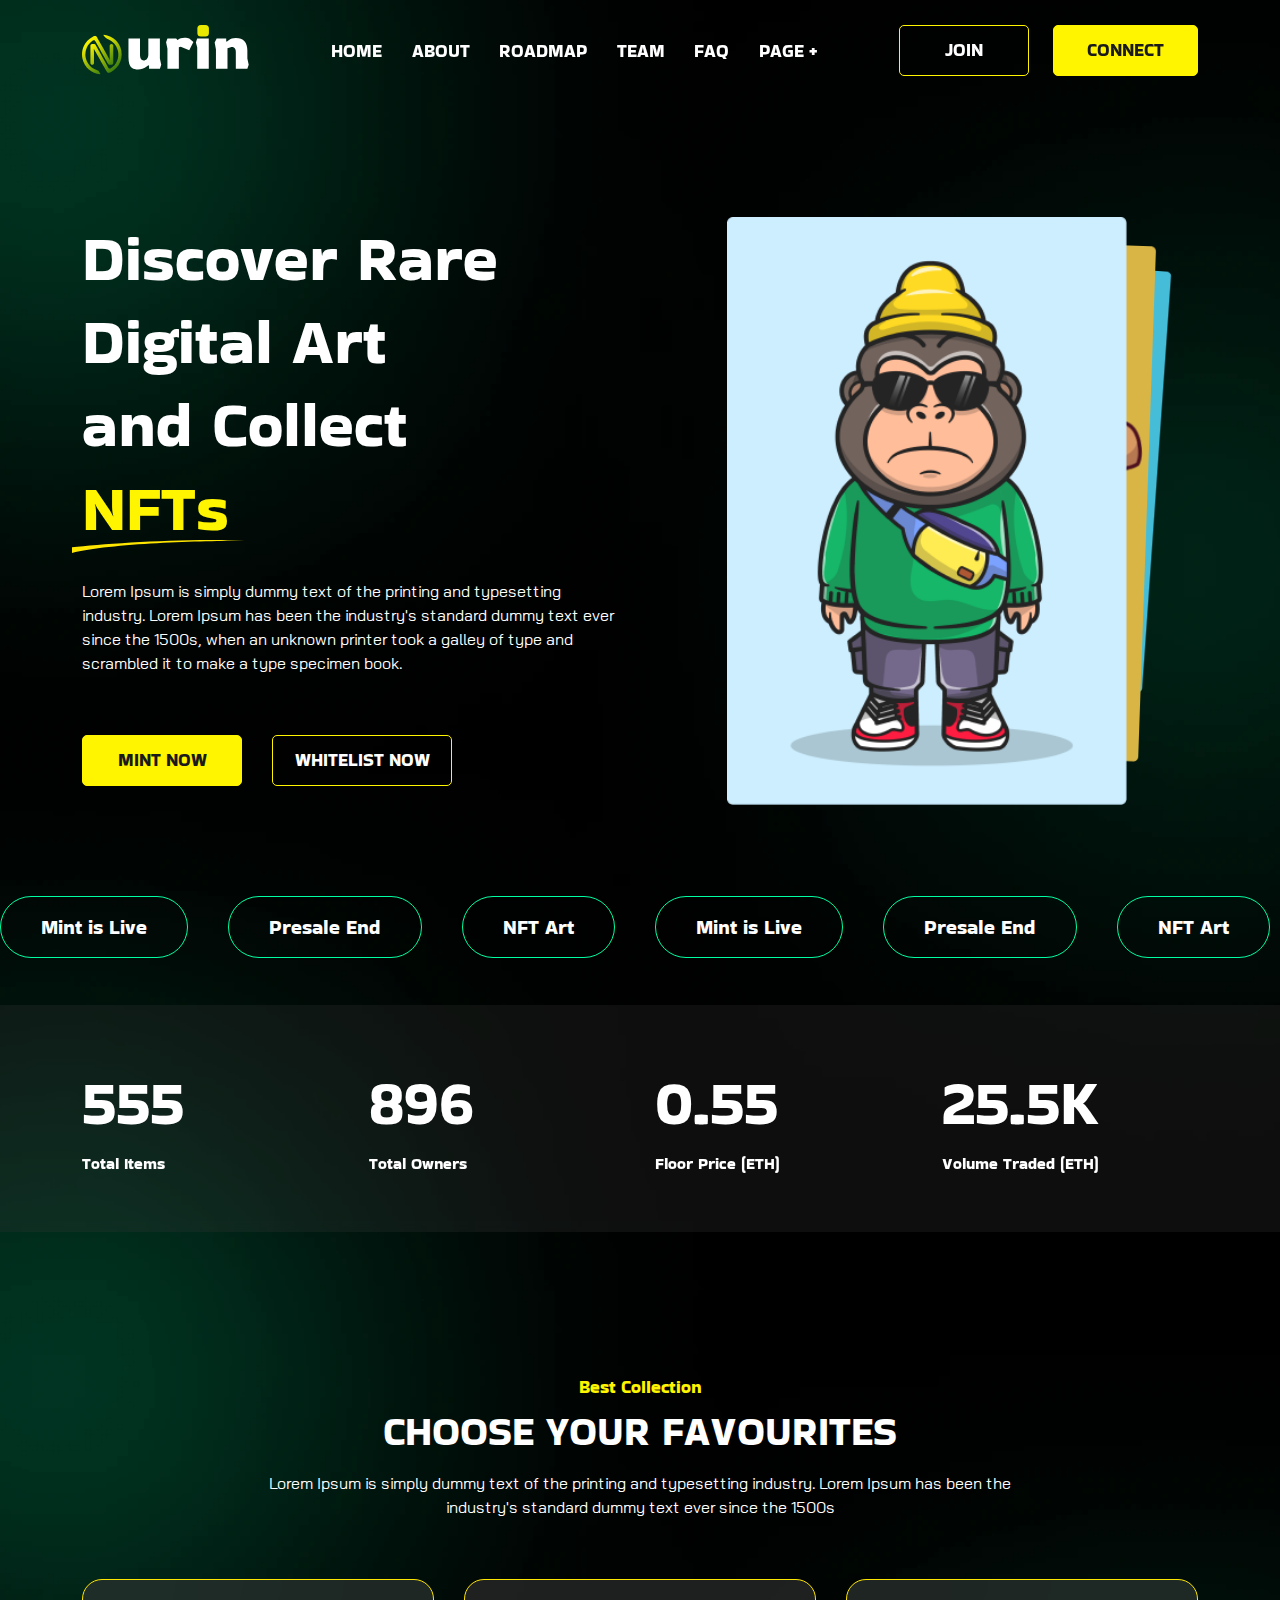
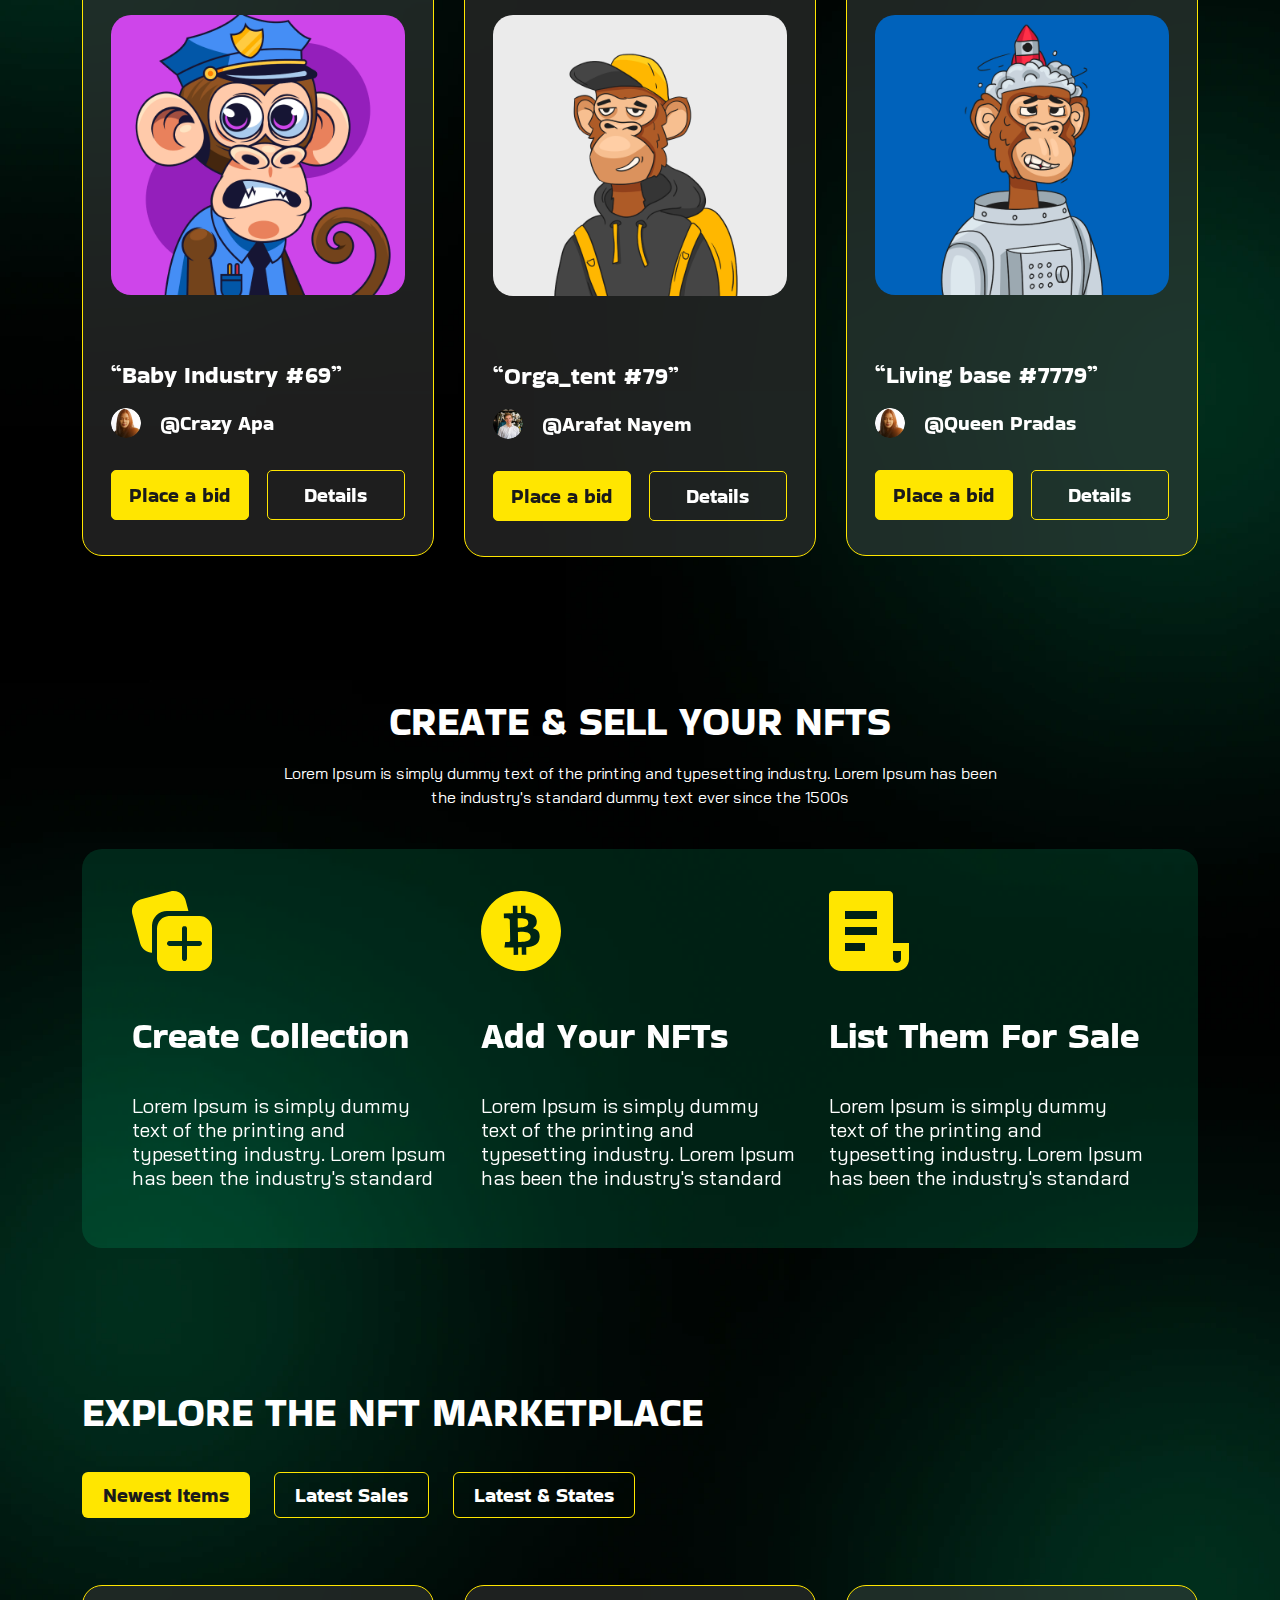
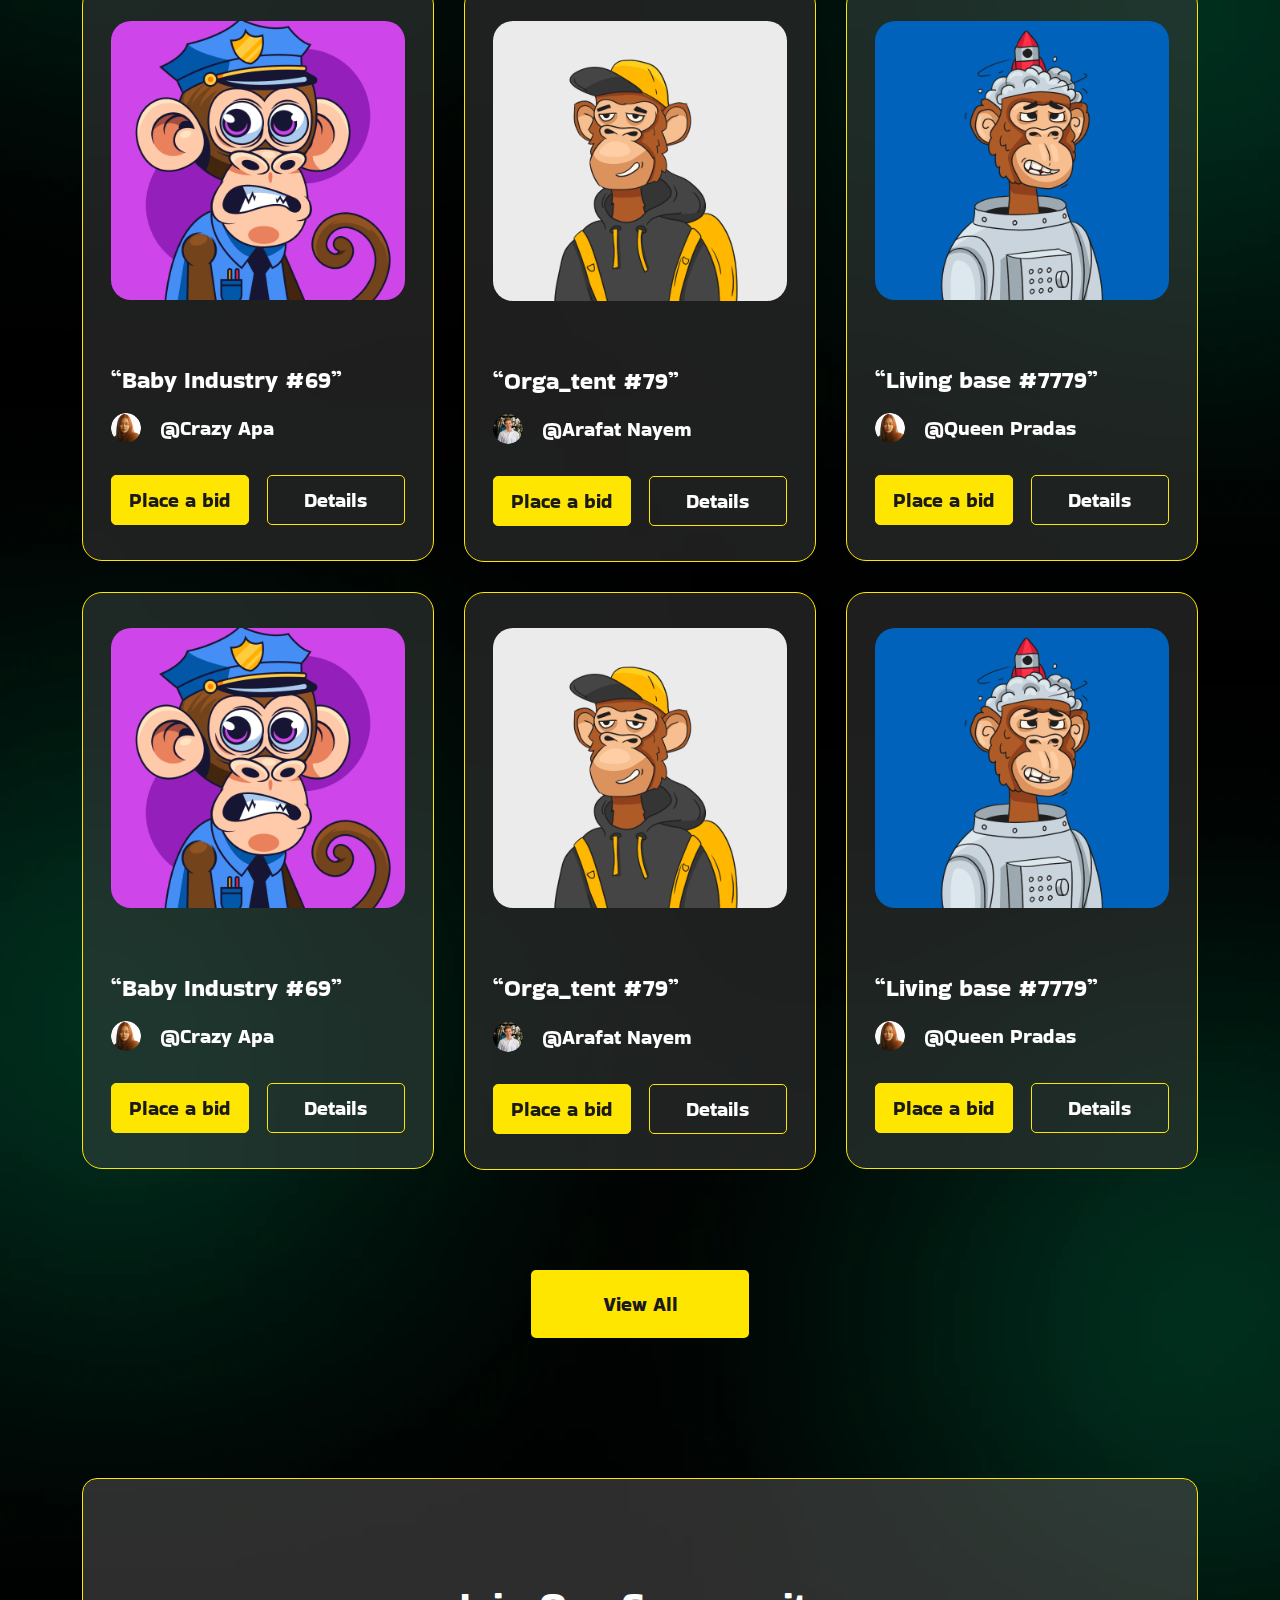
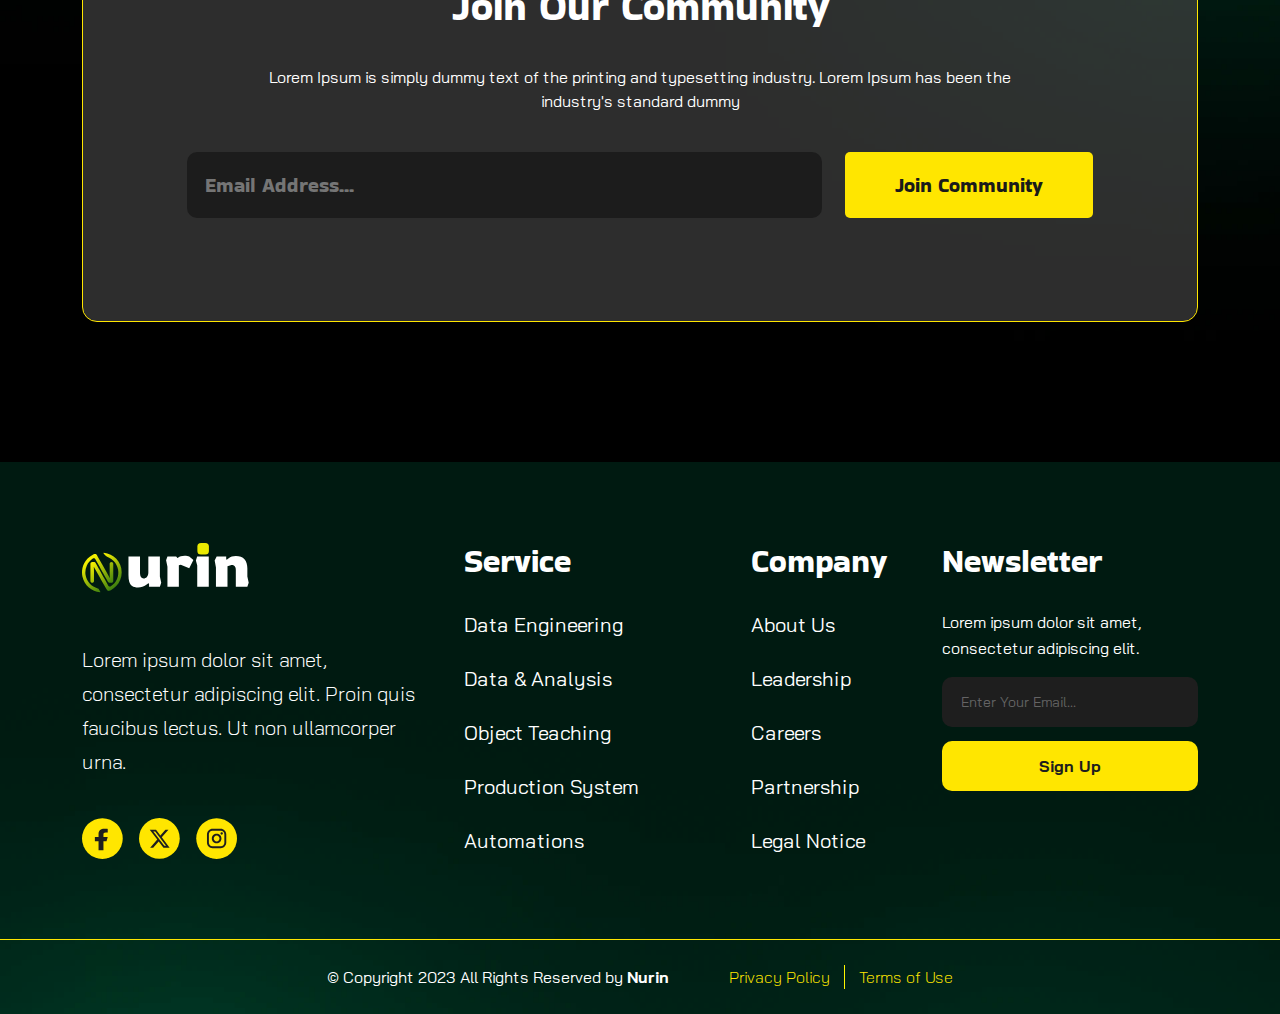
==== index.html @ 1f50b7fe "modifed" ====
<!DOCTYPE html>
<html lang="en">

<head>
    <meta charset="UTF-8">
    <meta http-equiv="X-UA-Compatible" content="IE=edge">
    <meta name="viewport" content="width=device-width, initial-scale=1.0">
    <title>NURIN - Home</title>

    <!-- favicon included here -->
    <link rel="shortcut icon" href="./assets/images/logo/fevicon.svg" type="image/x-icon">

    <!-- apple touch icon included here -->
    <link rel="apple-touch-icon" href="./assets/images/logo/fevicon.svg">

    <!-- All css files included here -->
    <!-- Bootstrap  v5.2.1 css -->
    <link rel="stylesheet" href="./assets/css/bootstrap.min.css">
    <!-- swiper css -->
    <link rel="stylesheet" href="https://cdn.jsdelivr.net/npm/swiper@10/swiper-bundle.min.css" />
    <!-- animate css -->
    <link rel="stylesheet" href="./assets/css/animate.css">
    <!-- custom css -->
    <link rel="stylesheet" href="./assets/css/style.css">
</head>

<body>
    <!-- Header Section Start -->
    <section class="header-section transparent-header">
        <div class="container">
            <div class="header-inner">
                <a href="index.html" class="logo"><img src="./assets/images/logo/logo.svg" alt="logo"></a>
                <div class="menu">
                    <ul class="custom-ul">
                        <li><a href="#">Home</a></li>
                        <li><a href="#">About</a></li>
                        <li><a href="#">Roadmap</a></li>
                        <li><a href="#">Team</a></li>
                        <li><a href="#">FAQ</a></li>
                        <li><a href="#">Page +</a></li>
                    </ul>
                </div>
                <div class="header-btn">
                    <a href="#" class="join-btn btn btn-secondary uppercase"><span class="iconify"
                            data-icon="ic:baseline-discord"></span>Join</a>
                    <button class="connect-btn btn btn-primary uppercase" type="button"><span class="iconify"
                            data-icon="ph:wallet-fill"></span>Connect</button>
                </div>
            </div>
        </div>
    </section>
    <!-- Header Section End -->

    <!-- banner section start -->
    <section class="banner-section home-one-banner">
        <div class="container">
            <div class="banner-inner">
                <div class="row">
                    <div class="col-md-6">
                        <div class="banner-text home-one-banner-text">
                            <h1>Discover Rare Digital Art and Collect <span>NFTs</span></h1>
                            <p>Lorem Ipsum is simply dummy text of the printing and typesetting industry. Lorem Ipsum
                                has been the industry's standard dummy text ever since the 1500s, when an unknown
                                printer took a galley of type and scrambled it to make a type specimen book.</p>
                            <div class="banner-btns home-one-banner-btns">
                                <a href="#" class="btn-primary btn mint-btn uppercase">Mint Now</a>
                                <a href="#" class="btn-secondary btn whitelist-btn uppercase">Whitelist Now</a>
                            </div>
                        </div>
                    </div>
                    <div class="col-md-6">
                        <div class="home-one-banner-slider">
                            <div class="swiper mySwiper">
                                <div class="swiper-wrapper">
                                    <div class="swiper-slide"><img src="./assets/images/home1/banner1-img1.png" alt="img"></div>
                                    <div class="swiper-slide"><img src="./assets/images/home1/banner1-img2.png" alt="img"></div>
                                    <div class="swiper-slide"><img src="./assets/images/home1/banner1-img3.png" alt="img"></div>
                                </div>
                            </div>
                        </div>
                    </div>
                </div>
            </div>
        </div>
        <div class="mint-live-section">
            <div class="mint-live-section-inner">
                <ul>
                    <li>Mint is Live</li>
                    <li>Presale End</li>
                    <li>NFT Art</li>
                    <li>Mint is Live</li>
                    <li>Presale End</li>
                    <li>NFT Art</li>
                    <li>Mint is Live</li>
                    <li>Presale End</li>
                    <li>NFT Art</li>
                </ul>
                <ul>
                    <li>Mint is Live</li>
                    <li>Presale End</li>
                    <li>NFT Art</li>
                    <li>Mint is Live</li>
                    <li>Presale End</li>
                    <li>NFT Art</li>
                    <li>Mint is Live</li>
                    <li>Presale End</li>
                    <li>NFT Art</li>
                </ul>
            </div>
        </div>
    </section>
    <!-- banner section end -->

    <!-- statistics-section start -->
    <div class="statistics-section">
        <div class="container">
            <div class="row">
                <div class="col-md-3">
                    <div class="statistics-text">
                        <h2><span class="counter">555</span></h2>
                        <p>Total Items</p>
                    </div>
                </div>
                <div class="col-md-3">
                    <div class="statistics-text">
                        <h2><span class="counter">896</span></h2>
                        <p>Total Owners</p>
                    </div>
                </div>
                <div class="col-md-3">
                    <div class="statistics-text">
                        <h2><span class="counter">0.55</span></h2>
                        <p>Floor Price (ETH)</p>
                    </div>
                </div>
                <div class="col-md-3">
                    <div class="statistics-text">
                        <h2><span class="counter">25.5</span>K</h2>
                        <p>Volume Traded (ETH)</p>
                    </div>
                </div>
            </div>
        </div>
    </div>
    <!-- statistics-section end -->

    <!-- Best Collection Section start -->
    <section class="best-collection-section ed-pt-140 ed-pb-110">
        <div class="container">
            <div class="section-title center">
                <h4 class="title">Best Collection</h4>
                <h2>Choose Your Favourites</h2>
                <p>Lorem Ipsum is simply dummy text of the printing and typesetting industry. Lorem Ipsum has been the industry's standard dummy text ever since the 1500s</p>
            </div>
            <div class="best-collection-content">
                <div class="row">
                    <div class="col-md-4">
                        <div class="item-card">
                            <div class="item-img">
                                <img src="./assets/images/home1/best-collection1.png" alt="img">
                            </div>
                            <div class="item-text">
                                <h4>“Baby Industry #69”</h4>
                                <a href="#" class="user">
                                    <div class="user-img avater">
                                        <img src="./assets/images/avaters/small-avater1.png" alt="icon">
                                    </div>
                                    <p>@Crazy Apa</p>
                                </a>
                                <div class="card-btns">
                                    <button class="bid-btn">Place a bid</button>
                                    <button class="detail-btn">Details</button>
                                </div>
                            </div>
                        </div>
                    </div>
                    <div class="col-md-4">
                        <div class="item-card">
                            <div class="item-img">
                                <img src="./assets/images/home1/best-collection2.png" alt="img">
                            </div>
                            <div class="item-text">
                                <h4>“Orga_tent #79”</h4>
                                <a href="#" class="user">
                                    <div class="user-img avater">
                                        <img src="./assets/images/avaters/small-avater2.png" alt="icon">
                                    </div>
                                    <p>@Arafat Nayem</p>
                                </a>
                                <div class="card-btns">
                                    <button class="bid-btn">Place a bid</button>
                                    <button class="detail-btn">Details</button>
                                </div>
                            </div>
                        </div>
                    </div>
                    <div class="col-md-4">
                        <div class="item-card">
                            <div class="item-img">
                                <img src="./assets/images/home1/best-collection3.png" alt="img">
                            </div>
                            <div class="item-text">
                                <h4>“Living base #7779”</h4>
                                <a href="#" class="user">
                                    <div class="user-img avater">
                                        <img src="./assets/images/avaters/small-avater1.png" alt="icon">
                                    </div>
                                    <p>@Queen Pradas</p>
                                </a>
                                <div class="card-btns">
                                    <button class="bid-btn">Place a bid</button>
                                    <button class="detail-btn">Details</button>
                                </div>
                            </div>
                        </div>
                    </div>
                </div>
            </div>
        </div>
    </section>
    <!-- Best Collection Section end -->

    <!-- Create & Sell section start -->
    <section class="create-and-sell">
        <div class="container">
            <div class="section-title center">
                <h2>Create & Sell Your NFTs</h2>
                <p>Lorem Ipsum is simply dummy text of the printing and typesetting industry. Lorem Ipsum has been the industry's standard dummy text ever since the 1500s</p>
            </div>
            <div class="create-and-sell-card">
                <div class="row">
                    <div class="col-md-4">
                        <div class="create-and-sell-column">
                            <img src="./assets/images/icons/create.svg" alt="icon">
                            <h3>Create Collection</h3>
                            <p>Lorem Ipsum is simply dummy text of the printing and typesetting industry. Lorem Ipsum has been the industry's standard</p>
                        </div>
                    </div>
                    <div class="col-md-4">
                        <div class="create-and-sell-column">
                            <img src="./assets/images/icons/btc.svg" alt="icon">
                            <h3>Add Your NFTs</h3>
                            <p>Lorem Ipsum is simply dummy text of the printing and typesetting industry. Lorem Ipsum has been the industry's standard</p>
                        </div>
                    </div>
                    <div class="col-md-4">
                        <div class="create-and-sell-column">
                            <img src="./assets/images/icons/list.svg" alt="icon">
                            <h3>List Them For Sale</h3>
                            <p>Lorem Ipsum is simply dummy text of the printing and typesetting industry. Lorem Ipsum has been the industry's standard</p>
                        </div>
                    </div>
                </div>
            </div>
        </div>
    </section>
    <!-- Create & Sell section end -->

    <!-- Explore nft section start -->
    <section class="create-and-sell ed-pt-140">
        <div class="container">
            <div class="explore-top-section">
                <div class="section-title">
                    <h2>Explore The NFT Marketplace</h2>
                </div>
                <div class="explore-tab-btns">
                    <ul class="nav nav-pills mb-3" id="pills-tab" role="tablist">
                        <li class="nav-item" role="presentation">
                          <button class="nav-link active" id="pills-home-tab" data-bs-toggle="pill" data-bs-target="#pills-home" type="button" role="tab" aria-controls="pills-home" aria-selected="true">Newest Items</button>
                        </li>
                        <li class="nav-item" role="presentation">
                          <button class="nav-link" id="pills-profile-tab" data-bs-toggle="pill" data-bs-target="#pills-profile" type="button" role="tab" aria-controls="pills-profile" aria-selected="false">Latest Sales</button>
                        </li>
                        <li class="nav-item" role="presentation">
                          <button class="nav-link" id="pills-contact-tab" data-bs-toggle="pill" data-bs-target="#pills-contact" type="button" role="tab" aria-controls="pills-contact" aria-selected="false">Latest & States</button>
                        </li>
                    </ul>
                </div>
            </div>
            <div class="explore-tab-content">
                <div class="tab-content" id="pills-tabContent">
                    <div class="tab-pane fade show active" id="pills-home" role="tabpanel" aria-labelledby="pills-home-tab" tabindex="0">
                        <div class="explore-content">
                            <div class="row">
                                <div class="col-md-4">
                                    <div class="item-card">
                                        <div class="item-img">
                                            <img src="./assets/images/home1/best-collection1.png" alt="img">
                                        </div>
                                        <div class="item-text">
                                            <h4>“Baby Industry #69”</h4>
                                            <a href="#" class="user">
                                                <div class="user-img avater">
                                                    <img src="./assets/images/avaters/small-avater1.png" alt="icon">
                                                </div>
                                                <p>@Crazy Apa</p>
                                            </a>
                                            <div class="card-btns">
                                                <button class="bid-btn">Place a bid</button>
                                                <button class="detail-btn">Details</button>
                                            </div>
                                        </div>
                                    </div>
                                </div>
                                <div class="col-md-4">
                                    <div class="item-card">
                                        <div class="item-img">
                                            <img src="./assets/images/home1/best-collection2.png" alt="img">
                                        </div>
                                        <div class="item-text">
                                            <h4>“Orga_tent #79”</h4>
                                            <a href="#" class="user">
                                                <div class="user-img avater">
                                                    <img src="./assets/images/avaters/small-avater2.png" alt="icon">
                                                </div>
                                                <p>@Arafat Nayem</p>
                                            </a>
                                            <div class="card-btns">
                                                <button class="bid-btn">Place a bid</button>
                                                <button class="detail-btn">Details</button>
                                            </div>
                                        </div>
                                    </div>
                                </div>
                                <div class="col-md-4">
                                    <div class="item-card">
                                        <div class="item-img">
                                            <img src="./assets/images/home1/best-collection3.png" alt="img">
                                        </div>
                                        <div class="item-text">
                                            <h4>“Living base #7779”</h4>
                                            <a href="#" class="user">
                                                <div class="user-img avater">
                                                    <img src="./assets/images/avaters/small-avater1.png" alt="icon">
                                                </div>
                                                <p>@Queen Pradas</p>
                                            </a>
                                            <div class="card-btns">
                                                <button class="bid-btn">Place a bid</button>
                                                <button class="detail-btn">Details</button>
                                            </div>
                                        </div>
                                    </div>
                                </div>
                                <div class="col-md-4">
                                    <div class="item-card">
                                        <div class="item-img">
                                            <img src="./assets/images/home1/best-collection1.png" alt="img">
                                        </div>
                                        <div class="item-text">
                                            <h4>“Baby Industry #69”</h4>
                                            <a href="#" class="user">
                                                <div class="user-img avater">
                                                    <img src="./assets/images/avaters/small-avater1.png" alt="icon">
                                                </div>
                                                <p>@Crazy Apa</p>
                                            </a>
                                            <div class="card-btns">
                                                <button class="bid-btn">Place a bid</button>
                                                <button class="detail-btn">Details</button>
                                            </div>
                                        </div>
                                    </div>
                                </div>
                                <div class="col-md-4">
                                    <div class="item-card">
                                        <div class="item-img">
                                            <img src="./assets/images/home1/best-collection2.png" alt="img">
                                        </div>
                                        <div class="item-text">
                                            <h4>“Orga_tent #79”</h4>
                                            <a href="#" class="user">
                                                <div class="user-img avater">
                                                    <img src="./assets/images/avaters/small-avater2.png" alt="icon">
                                                </div>
                                                <p>@Arafat Nayem</p>
                                            </a>
                                            <div class="card-btns">
                                                <button class="bid-btn">Place a bid</button>
                                                <button class="detail-btn">Details</button>
                                            </div>
                                        </div>
                                    </div>
                                </div>
                                <div class="col-md-4">
                                    <div class="item-card">
                                        <div class="item-img">
                                            <img src="./assets/images/home1/best-collection3.png" alt="img">
                                        </div>
                                        <div class="item-text">
                                            <h4>“Living base #7779”</h4>
                                            <a href="#" class="user">
                                                <div class="user-img avater">
                                                    <img src="./assets/images/avaters/small-avater1.png" alt="icon">
                                                </div>
                                                <p>@Queen Pradas</p>
                                            </a>
                                            <div class="card-btns">
                                                <button class="bid-btn">Place a bid</button>
                                                <button class="detail-btn">Details</button>
                                            </div>
                                        </div>
                                    </div>
                                </div>
                            </div>
                        </div>
                    </div>
                    <div class="tab-pane fade" id="pills-profile" role="tabpanel" aria-labelledby="pills-profile-tab" tabindex="0">
                        <div class="explore-content">
                            <div class="row">
                                <div class="col-md-4">
                                    <div class="item-card">
                                        <div class="item-img">
                                            <img src="./assets/images/home1/best-collection1.png" alt="img">
                                        </div>
                                        <div class="item-text">
                                            <h4>“Baby Industry #69”</h4>
                                            <a href="#" class="user">
                                                <div class="user-img avater">
                                                    <img src="./assets/images/avaters/small-avater1.png" alt="icon">
                                                </div>
                                                <p>@Crazy Apa</p>
                                            </a>
                                            <div class="card-btns">
                                                <button class="bid-btn">Place a bid</button>
                                                <button class="detail-btn">Details</button>
                                            </div>
                                        </div>
                                    </div>
                                </div>
                                <div class="col-md-4">
                                    <div class="item-card">
                                        <div class="item-img">
                                            <img src="./assets/images/home1/best-collection2.png" alt="img">
                                        </div>
                                        <div class="item-text">
                                            <h4>“Orga_tent #79”</h4>
                                            <a href="#" class="user">
                                                <div class="user-img avater">
                                                    <img src="./assets/images/avaters/small-avater2.png" alt="icon">
                                                </div>
                                                <p>@Arafat Nayem</p>
                                            </a>
                                            <div class="card-btns">
                                                <button class="bid-btn">Place a bid</button>
                                                <button class="detail-btn">Details</button>
                                            </div>
                                        </div>
                                    </div>
                                </div>
                                <div class="col-md-4">
                                    <div class="item-card">
                                        <div class="item-img">
                                            <img src="./assets/images/home1/best-collection3.png" alt="img">
                                        </div>
                                        <div class="item-text">
                                            <h4>“Living base #7779”</h4>
                                            <a href="#" class="user">
                                                <div class="user-img avater">
                                                    <img src="./assets/images/avaters/small-avater1.png" alt="icon">
                                                </div>
                                                <p>@Queen Pradas</p>
                                            </a>
                                            <div class="card-btns">
                                                <button class="bid-btn">Place a bid</button>
                                                <button class="detail-btn">Details</button>
                                            </div>
                                        </div>
                                    </div>
                                </div>
                                <div class="col-md-4">
                                    <div class="item-card">
                                        <div class="item-img">
                                            <img src="./assets/images/home1/best-collection1.png" alt="img">
                                        </div>
                                        <div class="item-text">
                                            <h4>“Baby Industry #69”</h4>
                                            <a href="#" class="user">
                                                <div class="user-img avater">
                                                    <img src="./assets/images/avaters/small-avater1.png" alt="icon">
                                                </div>
                                                <p>@Crazy Apa</p>
                                            </a>
                                            <div class="card-btns">
                                                <button class="bid-btn">Place a bid</button>
                                                <button class="detail-btn">Details</button>
                                            </div>
                                        </div>
                                    </div>
                                </div>
                                <div class="col-md-4">
                                    <div class="item-card">
                                        <div class="item-img">
                                            <img src="./assets/images/home1/best-collection2.png" alt="img">
                                        </div>
                                        <div class="item-text">
                                            <h4>“Orga_tent #79”</h4>
                                            <a href="#" class="user">
                                                <div class="user-img avater">
                                                    <img src="./assets/images/avaters/small-avater2.png" alt="icon">
                                                </div>
                                                <p>@Arafat Nayem</p>
                                            </a>
                                            <div class="card-btns">
                                                <button class="bid-btn">Place a bid</button>
                                                <button class="detail-btn">Details</button>
                                            </div>
                                        </div>
                                    </div>
                                </div>
                                <div class="col-md-4">
                                    <div class="item-card">
                                        <div class="item-img">
                                            <img src="./assets/images/home1/best-collection3.png" alt="img">
                                        </div>
                                        <div class="item-text">
                                            <h4>“Living base #7779”</h4>
                                            <a href="#" class="user">
                                                <div class="user-img avater">
                                                    <img src="./assets/images/avaters/small-avater1.png" alt="icon">
                                                </div>
                                                <p>@Queen Pradas</p>
                                            </a>
                                            <div class="card-btns">
                                                <button class="bid-btn">Place a bid</button>
                                                <button class="detail-btn">Details</button>
                                            </div>
                                        </div>
                                    </div>
                                </div>
                            </div>
                        </div>
                    </div>
                    <div class="tab-pane fade" id="pills-contact" role="tabpanel" aria-labelledby="pills-contact-tab" tabindex="0">
                        <div class="explore-content">
                            <div class="row">
                                <div class="col-md-4">
                                    <div class="item-card">
                                        <div class="item-img">
                                            <img src="./assets/images/home1/best-collection1.png" alt="img">
                                        </div>
                                        <div class="item-text">
                                            <h4>“Baby Industry #69”</h4>
                                            <a href="#" class="user">
                                                <div class="user-img avater">
                                                    <img src="./assets/images/avaters/small-avater1.png" alt="icon">
                                                </div>
                                                <p>@Crazy Apa</p>
                                            </a>
                                            <div class="card-btns">
                                                <button class="bid-btn">Place a bid</button>
                                                <button class="detail-btn">Details</button>
                                            </div>
                                        </div>
                                    </div>
                                </div>
                                <div class="col-md-4">
                                    <div class="item-card">
                                        <div class="item-img">
                                            <img src="./assets/images/home1/best-collection2.png" alt="img">
                                        </div>
                                        <div class="item-text">
                                            <h4>“Orga_tent #79”</h4>
                                            <a href="#" class="user">
                                                <div class="user-img avater">
                                                    <img src="./assets/images/avaters/small-avater2.png" alt="icon">
                                                </div>
                                                <p>@Arafat Nayem</p>
                                            </a>
                                            <div class="card-btns">
                                                <button class="bid-btn">Place a bid</button>
                                                <button class="detail-btn">Details</button>
                                            </div>
                                        </div>
                                    </div>
                                </div>
                                <div class="col-md-4">
                                    <div class="item-card">
                                        <div class="item-img">
                                            <img src="./assets/images/home1/best-collection3.png" alt="img">
                                        </div>
                                        <div class="item-text">
                                            <h4>“Living base #7779”</h4>
                                            <a href="#" class="user">
                                                <div class="user-img avater">
                                                    <img src="./assets/images/avaters/small-avater1.png" alt="icon">
                                                </div>
                                                <p>@Queen Pradas</p>
                                            </a>
                                            <div class="card-btns">
                                                <button class="bid-btn">Place a bid</button>
                                                <button class="detail-btn">Details</button>
                                            </div>
                                        </div>
                                    </div>
                                </div>
                                <div class="col-md-4">
                                    <div class="item-card">
                                        <div class="item-img">
                                            <img src="./assets/images/home1/best-collection1.png" alt="img">
                                        </div>
                                        <div class="item-text">
                                            <h4>“Baby Industry #69”</h4>
                                            <a href="#" class="user">
                                                <div class="user-img avater">
                                                    <img src="./assets/images/avaters/small-avater1.png" alt="icon">
                                                </div>
                                                <p>@Crazy Apa</p>
                                            </a>
                                            <div class="card-btns">
                                                <button class="bid-btn">Place a bid</button>
                                                <button class="detail-btn">Details</button>
                                            </div>
                                        </div>
                                    </div>
                                </div>
                                <div class="col-md-4">
                                    <div class="item-card">
                                        <div class="item-img">
                                            <img src="./assets/images/home1/best-collection2.png" alt="img">
                                        </div>
                                        <div class="item-text">
                                            <h4>“Orga_tent #79”</h4>
                                            <a href="#" class="user">
                                                <div class="user-img avater">
                                                    <img src="./assets/images/avaters/small-avater2.png" alt="icon">
                                                </div>
                                                <p>@Arafat Nayem</p>
                                            </a>
                                            <div class="card-btns">
                                                <button class="bid-btn">Place a bid</button>
                                                <button class="detail-btn">Details</button>
                                            </div>
                                        </div>
                                    </div>
                                </div>
                                <div class="col-md-4">
                                    <div class="item-card">
                                        <div class="item-img">
                                            <img src="./assets/images/home1/best-collection3.png" alt="img">
                                        </div>
                                        <div class="item-text">
                                            <h4>“Living base #7779”</h4>
                                            <a href="#" class="user">
                                                <div class="user-img avater">
                                                    <img src="./assets/images/avaters/small-avater1.png" alt="icon">
                                                </div>
                                                <p>@Queen Pradas</p>
                                            </a>
                                            <div class="card-btns">
                                                <button class="bid-btn">Place a bid</button>
                                                <button class="detail-btn">Details</button>
                                            </div>
                                        </div>
                                    </div>
                                </div>
                            </div>
                        </div>
                    </div>
                </div>
            </div>
            <button class="view-all-btn">View All</button>
        </div>
    </section>
    <!-- Explore nft section end -->

    <!--newsletter section start -->
    <section class="newsletter-section ed-pt-140 ed-pb-140">
        <div class="container">
            <div class="newsletter-card">
                <div class="newsletter-card-content">
                    <h2>Join Our Community</h2>
                    <p>Lorem Ipsum is simply dummy text of the printing and typesetting industry. Lorem Ipsum has been the industry's standard dummy</p>
                    <form action="#">
                        <input type="email" placeholder="Email Address...">
                        <button>Join Community</button>
                    </form>
                </div>
            </div>
        </div>
    </section>
    <!-- newsletter section end -->

    <!-- footer-section start -->
    <section class="footer-section footer-one footer-four">
        <div class="container">
            <div class="footer-top">
                <div class="row">
                    <div class="col-md-4">
                        <div class="footer-column">
                            <a href="index.html" class="footer-logo"><img src="./assets/images/logo/logo.svg" alt="logo"></a>
                            <p>Lorem ipsum dolor sit amet, consectetur adipiscing elit. Proin quis faucibus lectus. Ut non ullamcorper urna.</p>
                            <ul>
                                <li><a href="#" target="_blank"><img src="./assets/images/icons/facebook.svg" alt="icon"></a></li>
                                <li><a href="#" target="_blank"><img src="./assets/images/icons/twitter.svg" alt="icon"></a></li>
                                <li><a href="#" target="_blank"><img src="./assets/images/icons/instagram.svg" alt="icon"></a></li>
                            </ul>
                        </div>
                    </div>
                    <div class="col-md-3">
                        <div class="footer-menu">
                            <h3>Service</h3>
                            <ul>
                                <li><a href="#">Data Engineering</a></li>
                                <li><a href="#">Data & Analysis</a></li>
                                <li><a href="#">Object Teaching</a></li>
                                <li><a href="#">Production System</a></li>
                                <li><a href="#">Automations</a></li>
                            </ul>
                        </div>
                    </div>
                    <div class="col-md-2">
                        <div class="footer-menu">
                            <h3>Company</h3>
                            <ul>
                                <li><a href="#">About Us</a></li>
                                <li><a href="#">Leadership</a></li>
                                <li><a href="#">Careers</a></li>
                                <li><a href="#">Partnership</a></li>
                                <li><a href="#">Legal Notice</a></li>
                            </ul>
                        </div>
                    </div>
                    <div class="col-md-3">
                        <div class="footer-menu">
                            <h3>Newsletter</h3>
                            <p>Lorem ipsum dolor sit amet, consectetur adipiscing elit.</p>
                            <input type="email" placeholder="Enter Your Email...">
                            <button>Sign Up</button>
                        </div>
                    </div>
                </div>
            </div>
        </div>
        <div class="footer-bottom">
            <div class="container">
                <div class="footer-bottom-content">
                    <div class="copyright">
                        <p>© Copyright 2023 All Rights Reserved by <a href="#">Nurin</a></p>
                    </div>
                    <ul>
                        <li><a href="#">Privacy Policy</a></li>
                        <li><a href="#">Terms of Use</a></li>
                    </ul>
                </div>
            </div>
        </div>
    </section>
    <!-- footer-section end -->

    <!-- All javascript files included here -->
    <!-- jQuery v3.6.1 js -->
    <script src="./assets/js/jquery-3.6.1.min.js"></script>
    <!-- Bootstrap  v5.2.1 js -->
    <script src="./assets/js/bootstrap.min.js"></script>
    <!-- Iconify v3.0.0 js -->
    <script src="./assets/js/iconify.min.js"></script>
    <!-- counter up js -->
    <script src="./assets/js/jquery.counterup.min.js"></script>
    <script src="./assets/js/waypoints.min.js"></script>
    <!-- swiper js -->
    <script src="https://cdn.jsdelivr.net/npm/swiper@10/swiper-bundle.min.js"></script>
    <!-- wow js -->
    <script src="./assets/js/wow.min.js"></script>
    <!-- custom js -->
    <script src="./assets/js/main.js"></script>

    <script>
        var swiper = new Swiper(".mySwiper", {
          effect: "cards",
          loop: true,
          grabCursor: true,
        });
    </script>

</body>

</html>
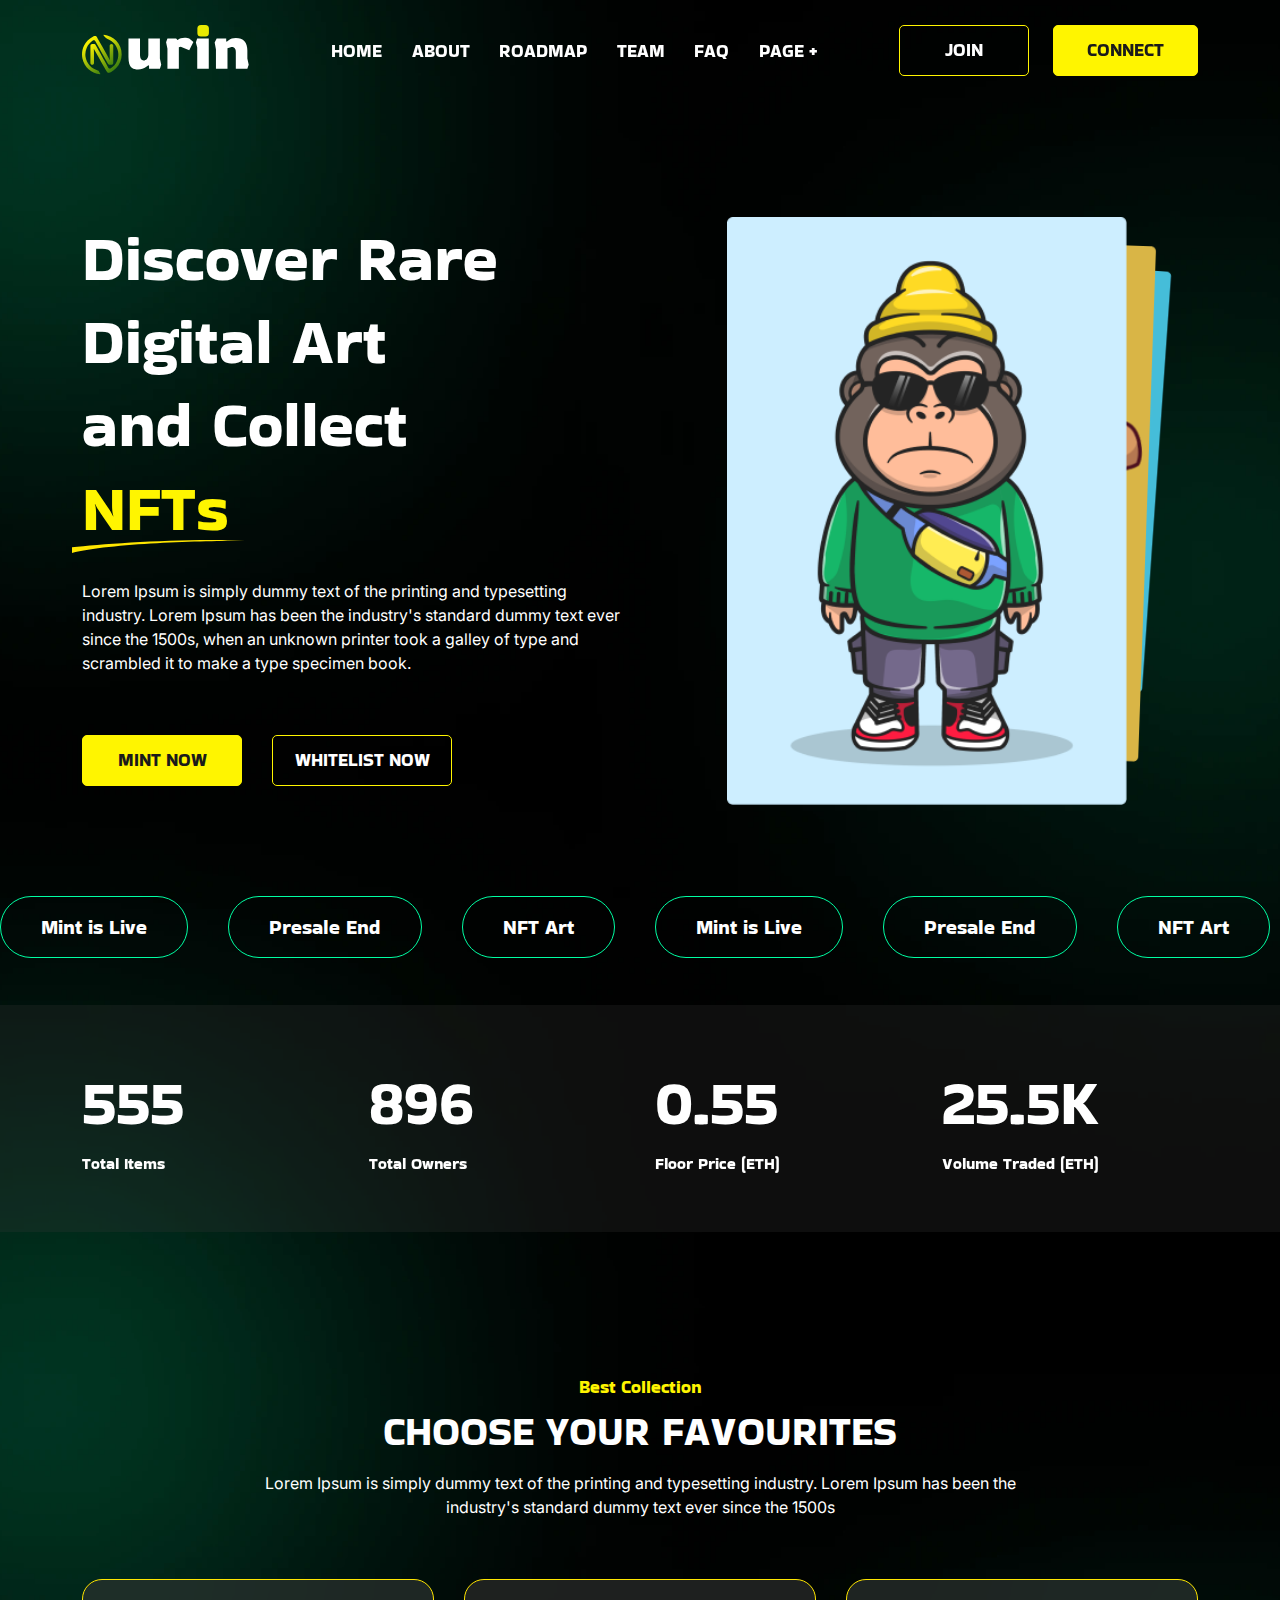
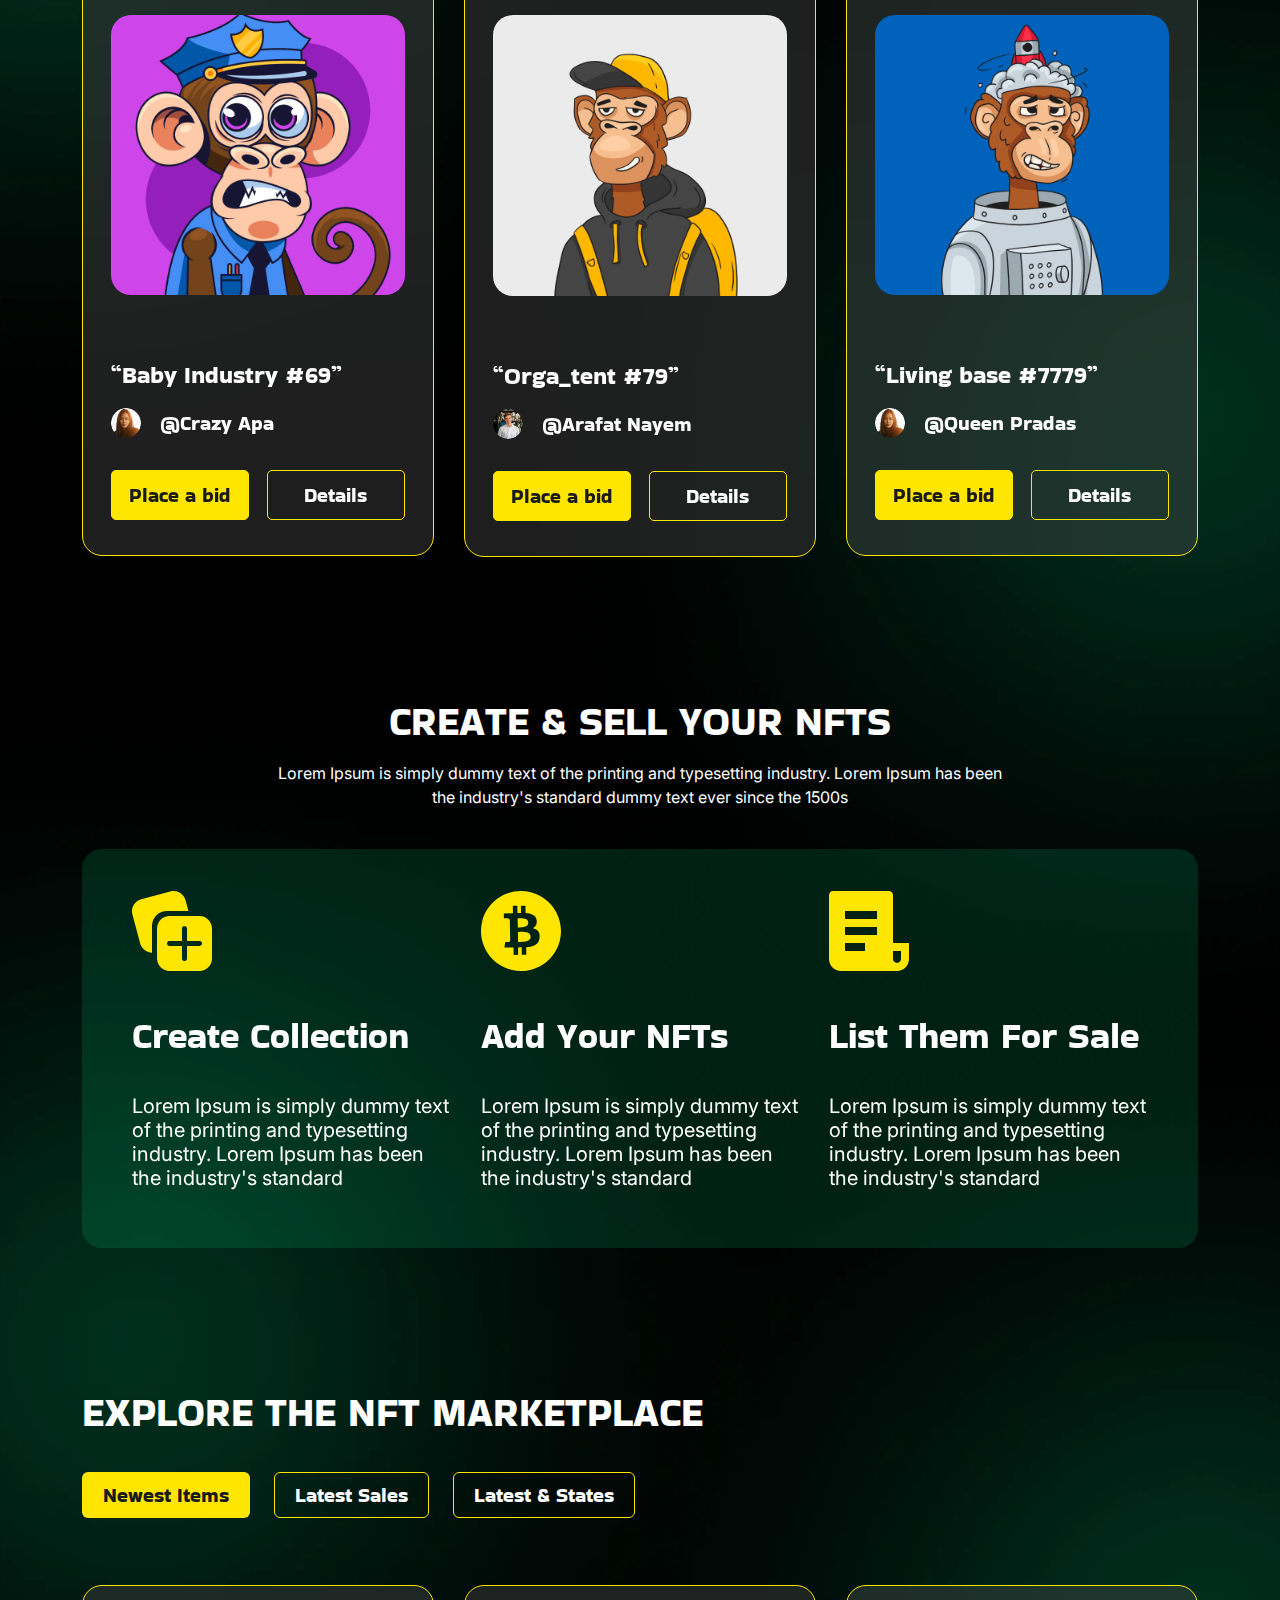
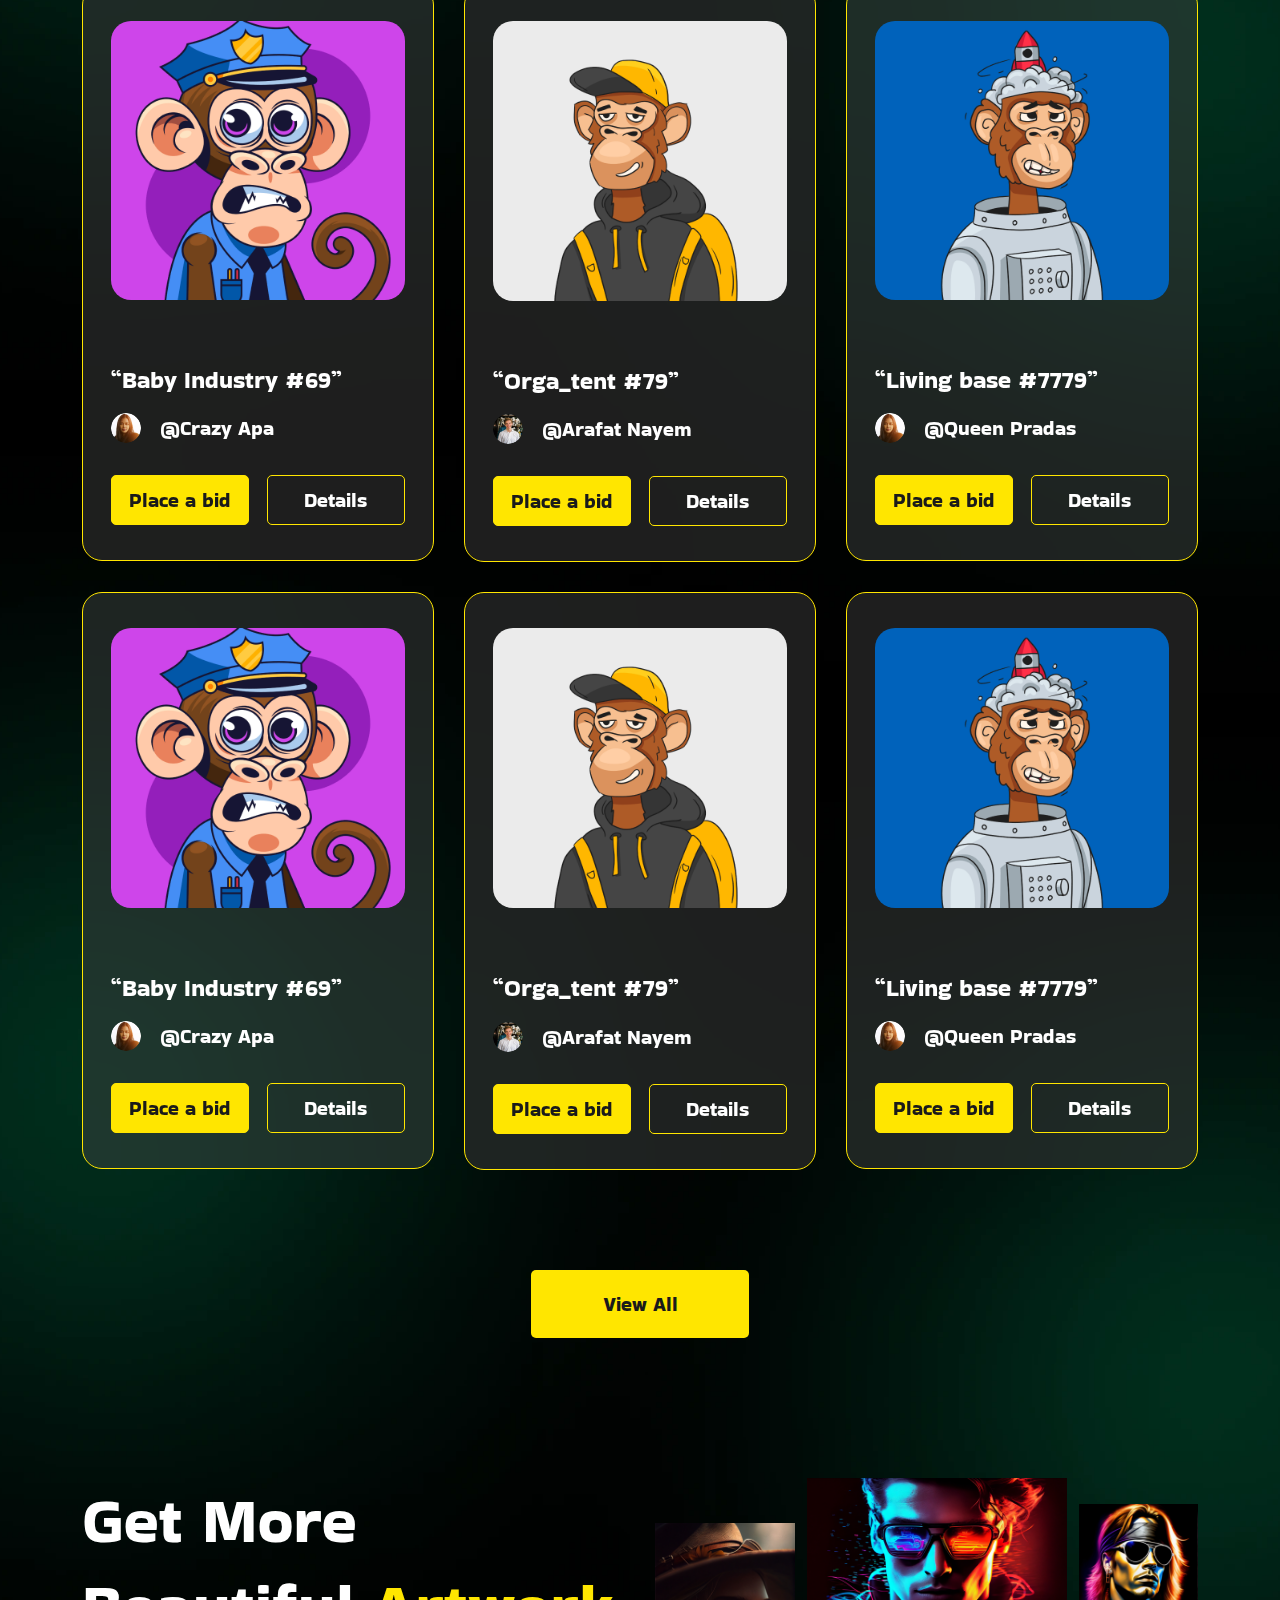
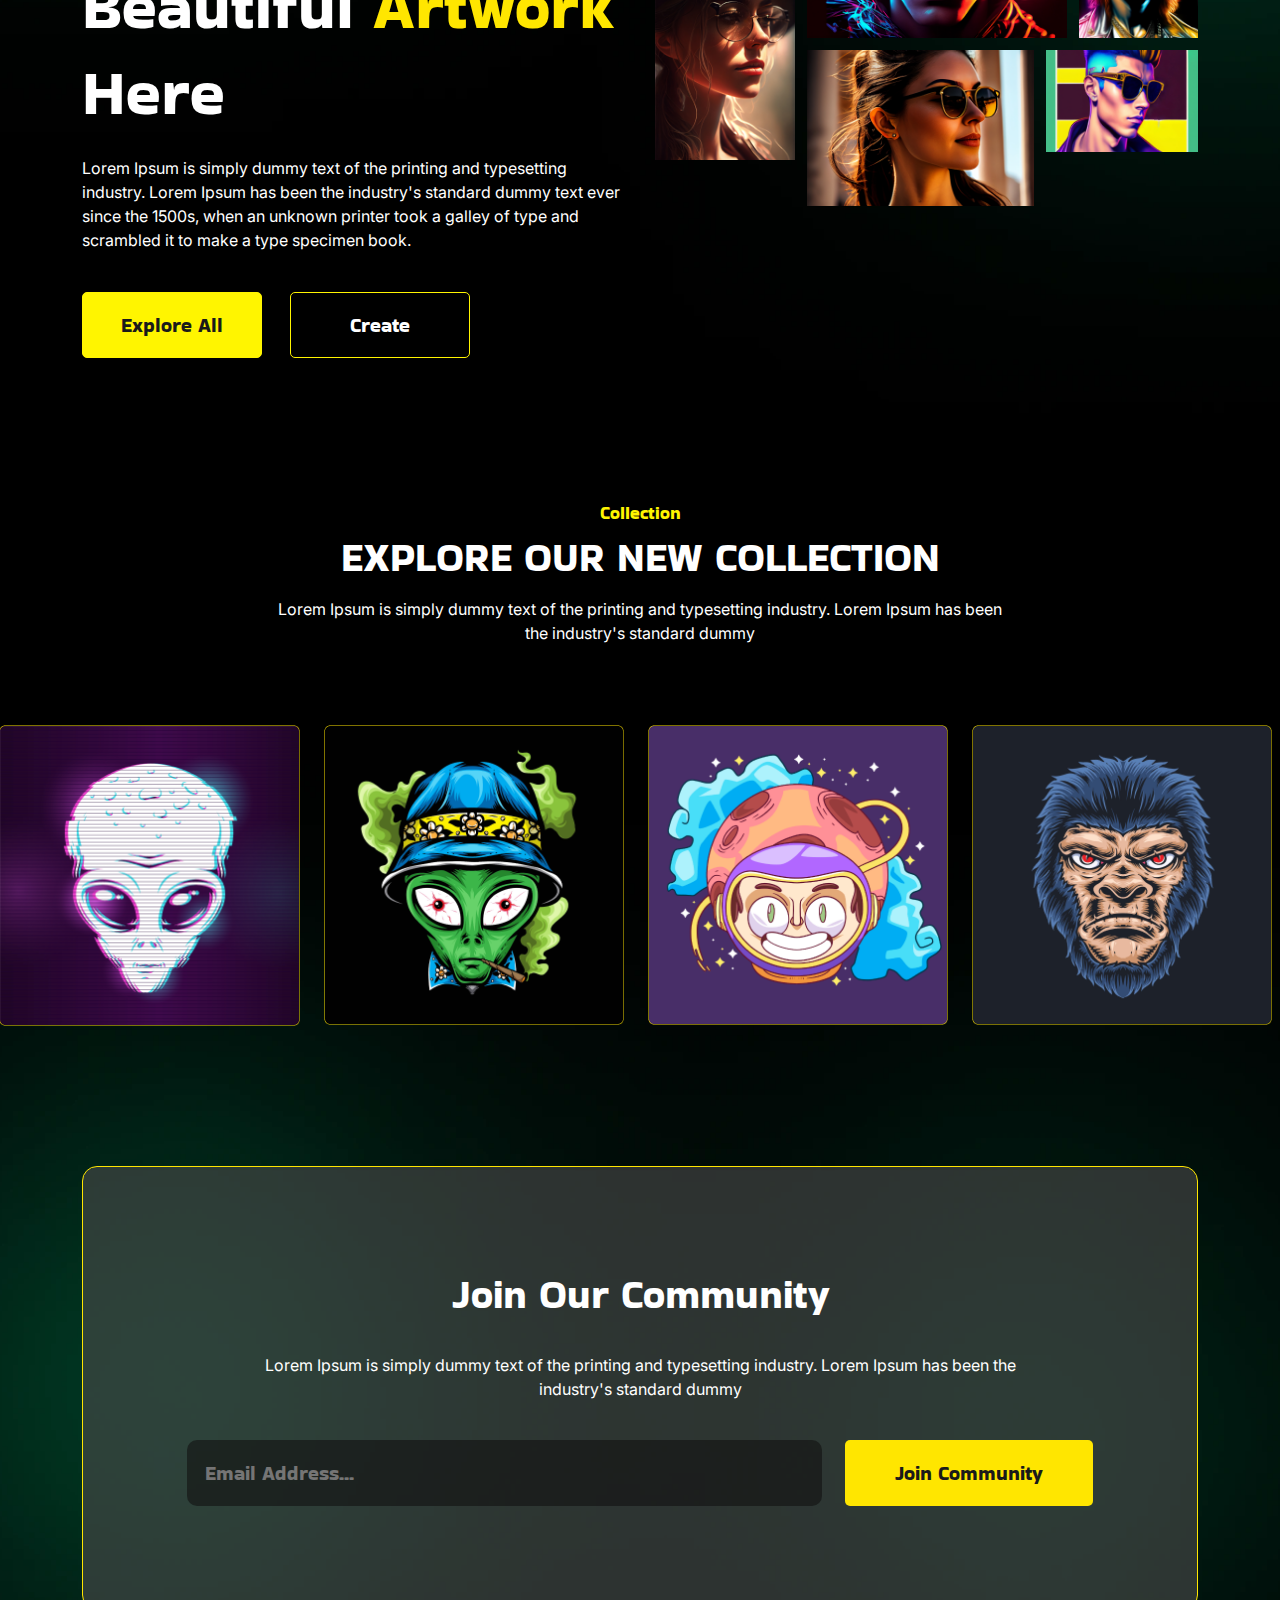
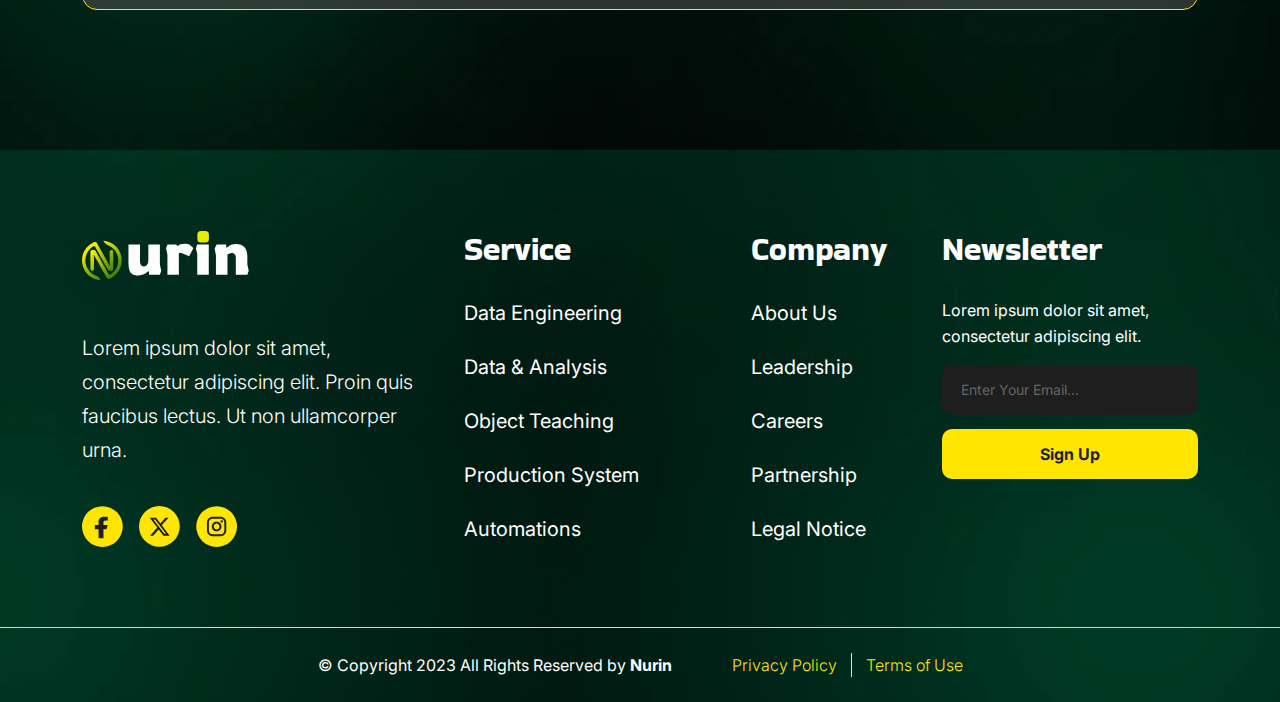
==== commit f1e82ac3: "modified" ====
--- a/index.html
+++ b/index.html
@@ -664,6 +664,92 @@
     </section>
     <!-- Explore nft section end -->
 
+    <!-- get more artwork section start -->
+    <section class="get-more-artwork-section ed-pt-140">
+        <div class="container">
+            <div class="row">
+                <div class="col-md-6">
+                    <div class="get-artwork-text">
+                        <h2>Get More Beautiful <span>Artwork</span> Here</h2>
+                        <p>Lorem Ipsum is simply dummy text of the printing and typesetting industry. 
+                            Lorem Ipsum has been the industry's standard dummy text ever since the 1500s, 
+                            when an unknown printer took a galley of type and scrambled it to make a type specimen book.</p>
+                        <div class="art-work-btns">
+                            <button class="btn-primary">Explore All</button>
+                            <button class="btn-secondary">Create</button>
+                        </div>
+                    </div>
+                </div>
+                <div class="col-md-6">
+                    <div class="artwork-imgs">
+                        <div class="artwork-img-card">
+                            <img src="./assets/images/home1/artwork1.png" alt="img">
+                        </div>
+                        <div class="artwork-img-right">
+                            <div class="artwork-img-card1">
+                                <div class="artwork-img-card">
+                                    <img src="./assets/images/home1/artwork2.png" alt="img">
+                                </div>
+                                <div class="artwork-img-card">
+                                    <img src="./assets/images/home1/artwork3.png" alt="img">
+                                </div>
+                            </div>
+                            <div class="artwork-img-card2">
+                                <div class="artwork-img-card">
+                                    <img src="./assets/images/home1/artwork4.png" alt="img">
+                                </div>
+                                <div class="artwork-img-card">
+                                    <img src="./assets/images/home1/artwork5.png" alt="img">
+                                </div>
+                            </div>
+                        </div>
+                    </div>
+                </div>
+            </div>
+        </div>
+    </section>
+    <!-- get more artwork section end -->
+
+    <!-- collection-section start -->
+    <div class="collection-section ed-pt-140">
+        <div class="container">
+            <div class="section-title center">
+                <h4 class="title">Collection</h4>
+                <h2>Explore Our New Collection</h2>
+                <p>Lorem Ipsum is simply dummy text of the printing and typesetting industry. Lorem Ipsum has been the industry's standard dummy</p>
+            </div>
+        </div>
+        <div class="collection-images">
+            <div class="collection-auto-slider">
+                <ul>
+                    <li><img src="./assets/images/home1/collection1.png" alt="img"></li>
+                    <li><img src="./assets/images/home1/collection2.png" alt="img"></li>
+                    <li><img src="./assets/images/home1/collection3.png" alt="img"></li>
+                    <li><img src="./assets/images/home1/collection4.png" alt="img"></li>
+                    <li><img src="./assets/images/home1/collection5.png" alt="img"></li>
+                    <li><img src="./assets/images/home1/collection6.png" alt="img"></li>
+                </ul>
+                <ul>
+                    <li><img src="./assets/images/home1/collection1.png" alt="img"></li>
+                    <li><img src="./assets/images/home1/collection2.png" alt="img"></li>
+                    <li><img src="./assets/images/home1/collection3.png" alt="img"></li>
+                    <li><img src="./assets/images/home1/collection4.png" alt="img"></li>
+                    <li><img src="./assets/images/home1/collection5.png" alt="img"></li>
+                    <li><img src="./assets/images/home1/collection6.png" alt="img"></li>
+                </ul>
+                <ul>
+                    <li><img src="./assets/images/home1/collection1.png" alt="img"></li>
+                    <li><img src="./assets/images/home1/collection2.png" alt="img"></li>
+                    <li><img src="./assets/images/home1/collection3.png" alt="img"></li>
+                    <li><img src="./assets/images/home1/collection4.png" alt="img"></li>
+                    <li><img src="./assets/images/home1/collection5.png" alt="img"></li>
+                    <li><img src="./assets/images/home1/collection6.png" alt="img"></li>
+                </ul>
+            </div>
+        </div>
+    </div>
+    <!-- collection-section end -->
+
     <!--newsletter section start -->
     <section class="newsletter-section ed-pt-140 ed-pb-140">
         <div class="container">
--- a/assets/css/style.css
+++ b/assets/css/style.css
@@ -21,8 +21,8 @@
 01. Settings style
 --------------------------------*/
 /*-- font family included --*/
-/*-- Bai Jamjuree family --*/
-@import url("https://fonts.googleapis.com/css2?family=Bai+Jamjuree:wght@200;300;400;500;600;700&display=swap");
+/*-- Inter family --*/
+@import url("https://fonts.googleapis.com/css2?family=Inter:wght@100;200;300;400;500;600;700;800;900&display=swap");
 /*-- poppins font family --*/
 @import url("https://fonts.googleapis.com/css2?family=Bakbak+One&display=swap");
 /*--------------------------------
@@ -36,7 +36,7 @@
 }
 
 body {
-  font-family: "Bai Jamjuree", sans-serif;
+  font-family: "Inter", sans-serif;
   font-size: 16px;
   font-weight: 400;
   line-height: 150%;
@@ -29222,6 +29222,84 @@
   width: 218px;
 }
 
+.get-artwork-text {
+  max-width: 615px;
+  width: 100%;
+}
+.get-artwork-text h2 {
+  font-size: 64px;
+  font-weight: 400;
+  line-height: 86px;
+  margin-bottom: 20px;
+}
+.get-artwork-text h2 span {
+  color: #FFE600;
+}
+.get-artwork-text p {
+  margin-bottom: 40px;
+}
+.get-artwork-text button {
+  width: 180px;
+  margin-right: 24px;
+  padding: 20px;
+  font-family: Bakbak One;
+  font-size: 20px;
+  font-weight: 400;
+  border-radius: 5px;
+  transition: 0.5s;
+}
+
+.artwork-imgs {
+  display: flex;
+  align-items: center;
+  justify-content: flex-end;
+  gap: 12px;
+}
+
+.artwork-img-card1 {
+  display: flex;
+  align-items: flex-end;
+  justify-content: flex-end;
+  margin-bottom: 12px;
+  gap: 12px;
+}
+
+.artwork-img-card2 {
+  display: flex;
+  align-items: flex-start;
+  justify-content: flex-end;
+  gap: 12px;
+}
+
+.collection-images {
+  overflow: hidden;
+}
+
+.collection-auto-slider {
+  display: flex;
+  align-items: center;
+  justify-content: flex-start;
+  gap: 24px;
+  margin-top: 80px;
+  overflow: hidden;
+}
+.collection-auto-slider ul {
+  display: flex;
+  align-items: center;
+  justify-content: flex-start;
+  gap: 24px;
+  list-style: none;
+  padding: 0px;
+  margin: 0px;
+  animation: smoothSlider 15s linear infinite;
+}
+.collection-auto-slider ul li {
+  width: 300px;
+}
+.collection-auto-slider ul li img {
+  width: 100%;
+}
+
 /*--------------------------------
 07. footer Style
 --------------------------------*/
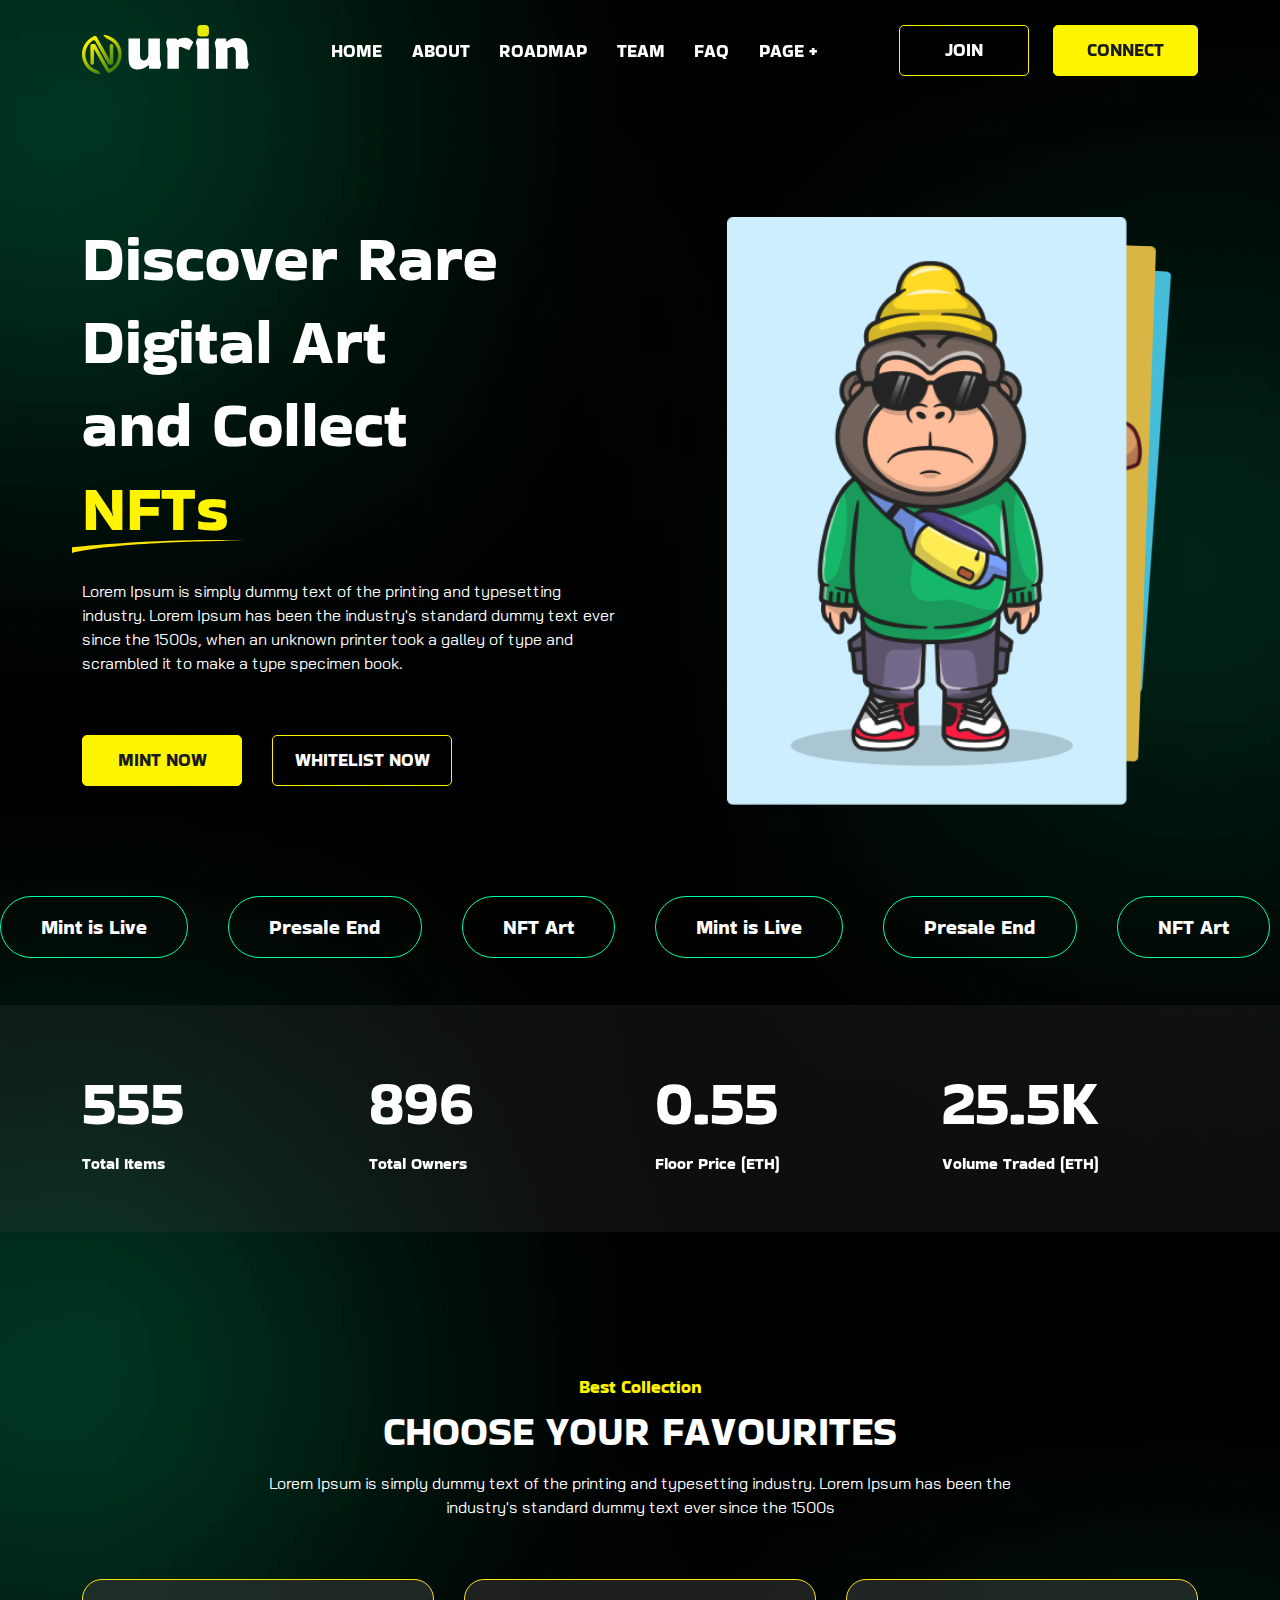
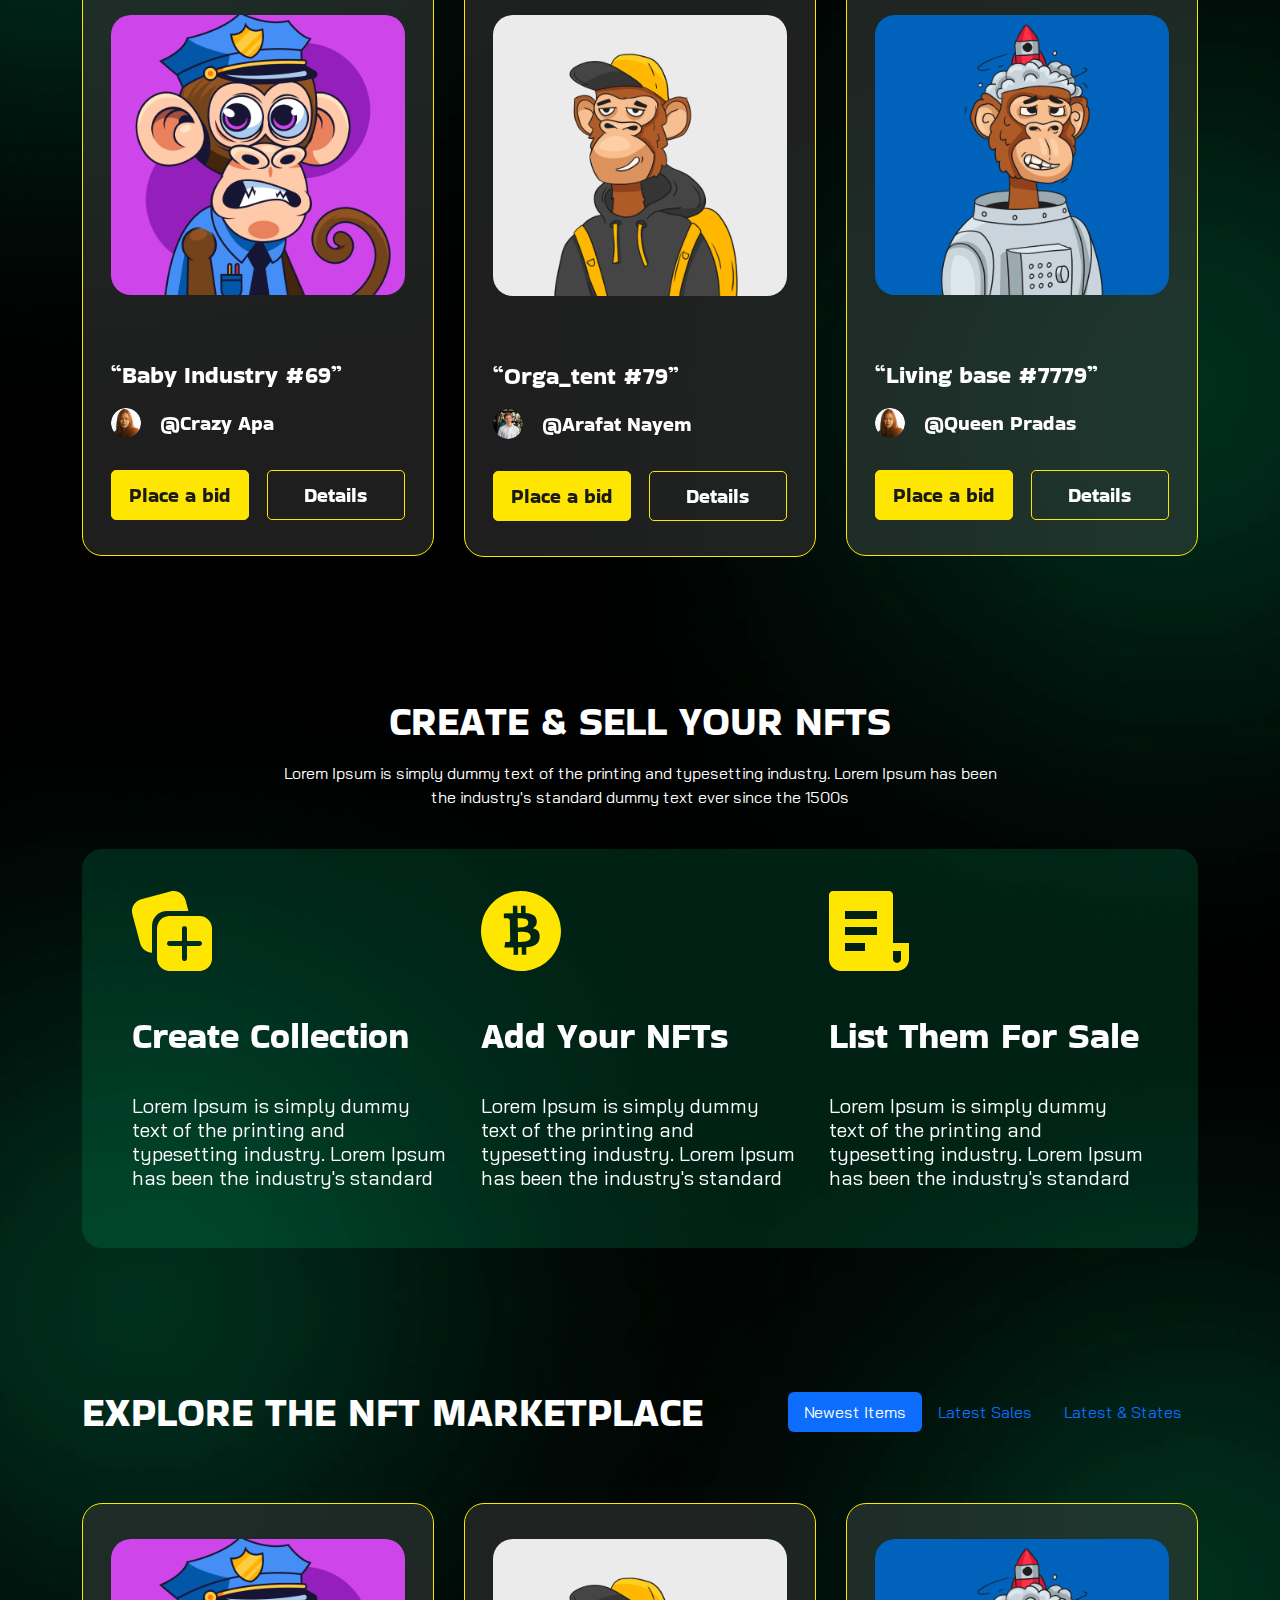
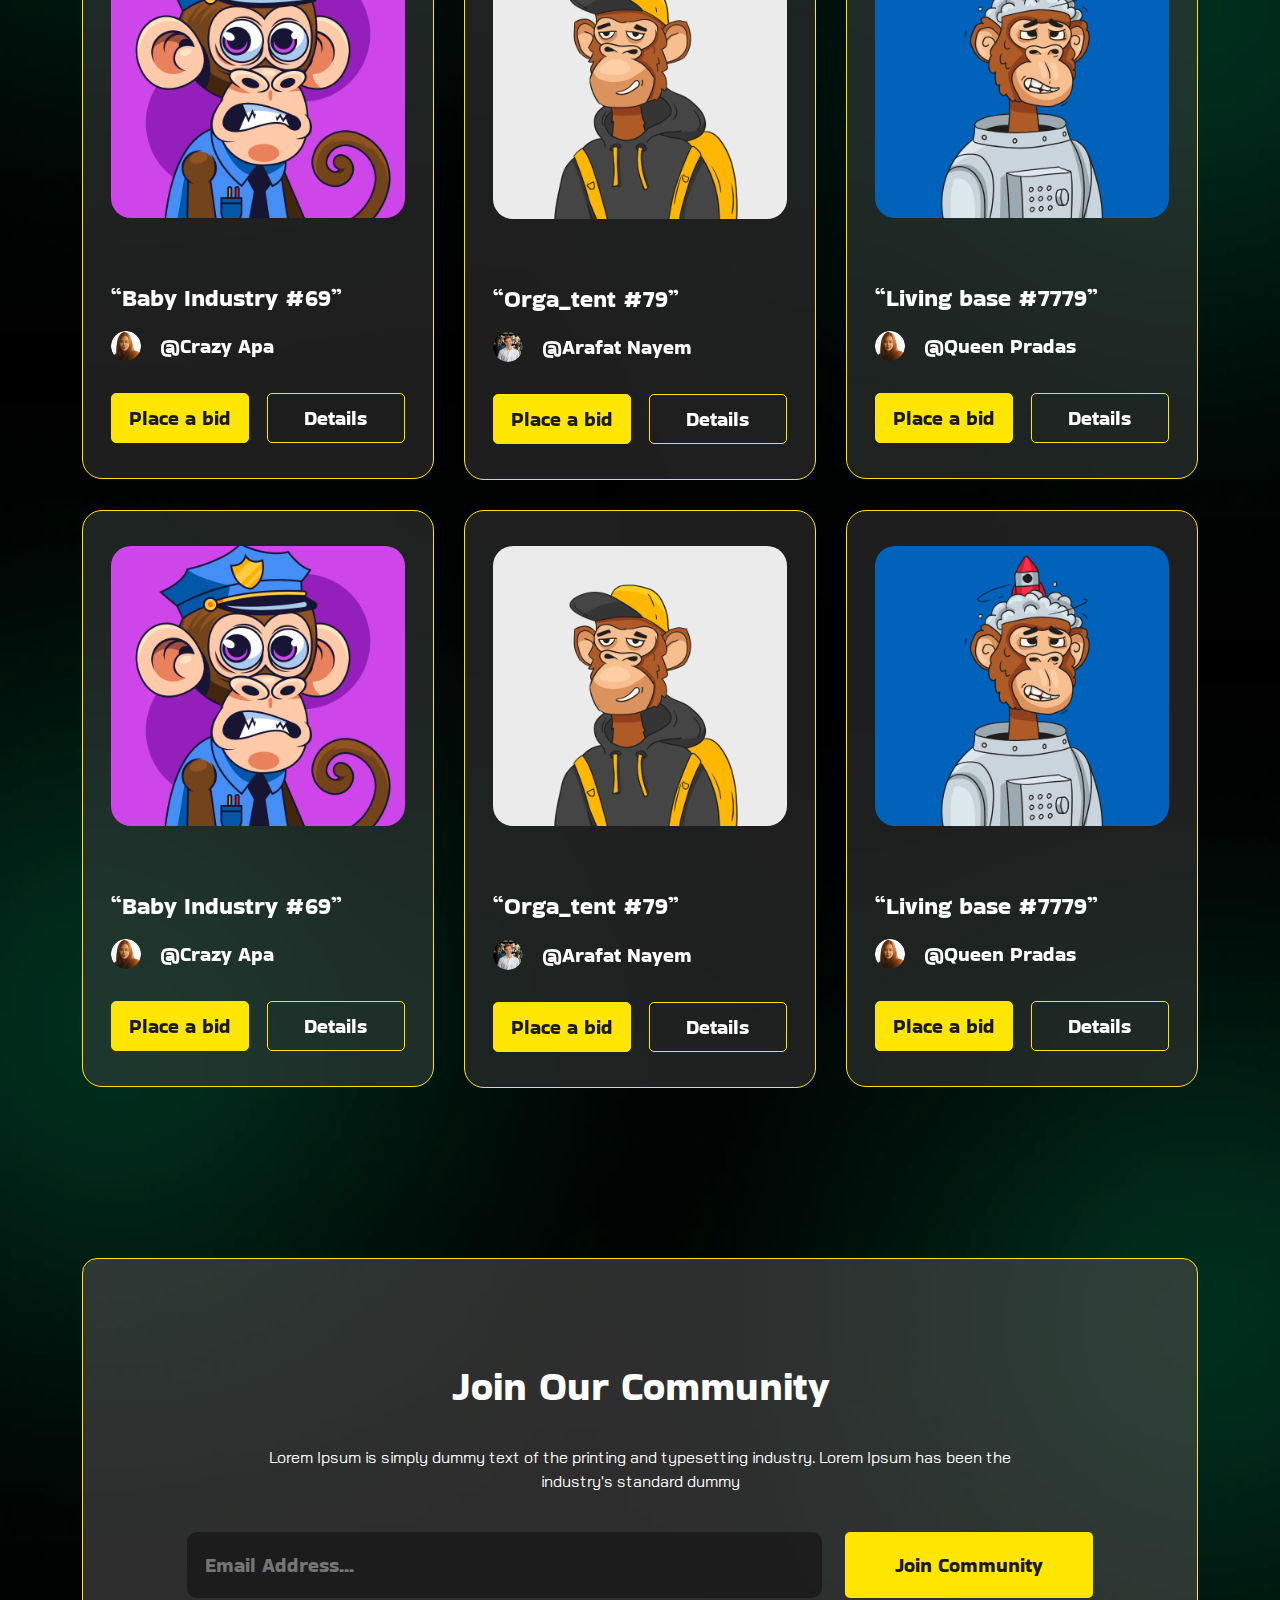
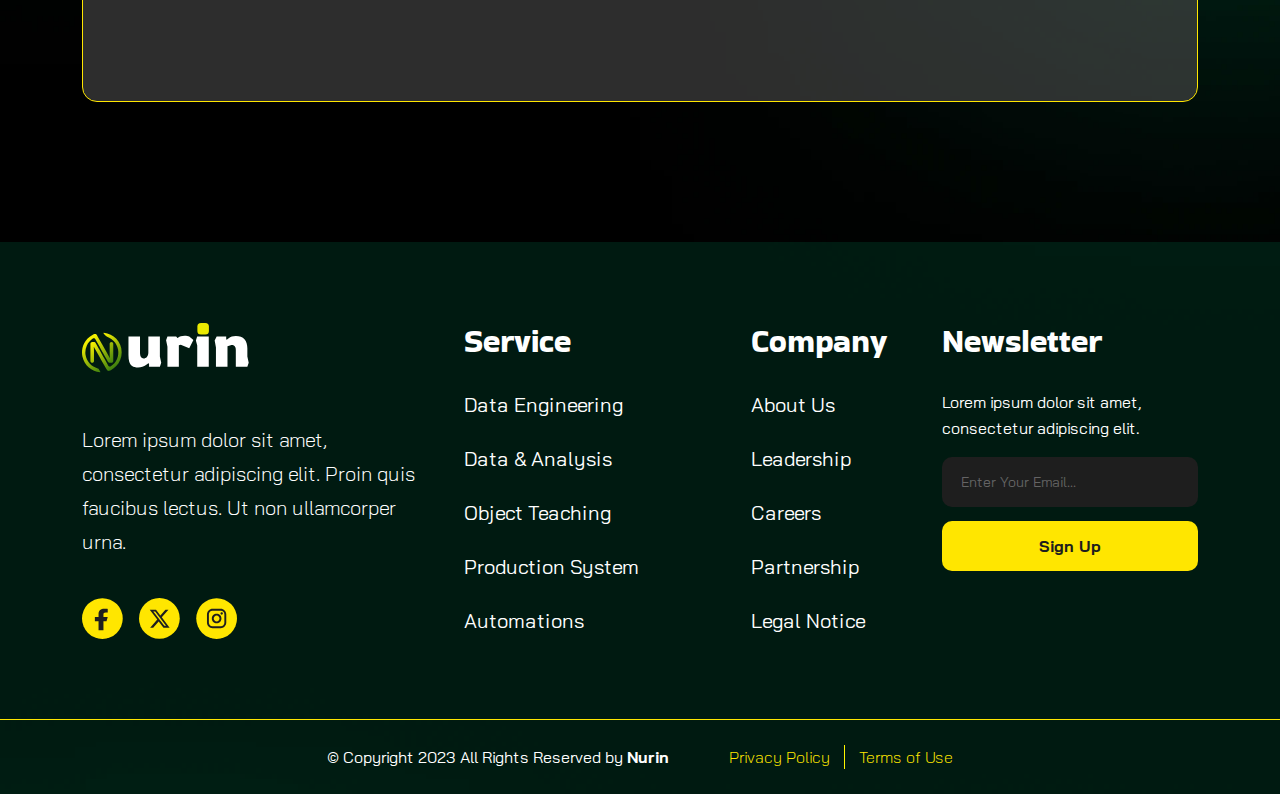
==== commit 87cb6526: "modified" ====
--- a/index.html
+++ b/index.html
@@ -145,7 +145,7 @@
     <!-- statistics-section end -->
 
     <!-- Best Collection Section start -->
-    <section class="best-collection-section ed-pt-140 ed-pb-110">
+    <section class="best-collection-section ed-pt-140 ed-pb-140">
         <div class="container">
             <div class="section-title center">
                 <h4 class="title">Best Collection</h4>
@@ -155,11 +155,11 @@
             <div class="best-collection-content">
                 <div class="row">
                     <div class="col-md-4">
-                        <div class="item-card">
-                            <div class="item-img">
+                        <div class="best-collection-card">
+                            <div class="best-collection-img">
                                 <img src="./assets/images/home1/best-collection1.png" alt="img">
                             </div>
-                            <div class="item-text">
+                            <div class="best-collection-text">
                                 <h4>“Baby Industry #69”</h4>
                                 <a href="#" class="user">
                                     <div class="user-img avater">
@@ -175,11 +175,11 @@
                         </div>
                     </div>
                     <div class="col-md-4">
-                        <div class="item-card">
-                            <div class="item-img">
+                        <div class="best-collection-card">
+                            <div class="best-collection-img">
                                 <img src="./assets/images/home1/best-collection2.png" alt="img">
                             </div>
-                            <div class="item-text">
+                            <div class="best-collection-text">
                                 <h4>“Orga_tent #79”</h4>
                                 <a href="#" class="user">
                                     <div class="user-img avater">
@@ -195,11 +195,11 @@
                         </div>
                     </div>
                     <div class="col-md-4">
-                        <div class="item-card">
-                            <div class="item-img">
+                        <div class="best-collection-card">
+                            <div class="best-collection-img">
                                 <img src="./assets/images/home1/best-collection3.png" alt="img">
                             </div>
-                            <div class="item-text">
+                            <div class="best-collection-text">
                                 <h4>“Living base #7779”</h4>
                                 <a href="#" class="user">
                                     <div class="user-img avater">
@@ -259,35 +259,35 @@
     <!-- Explore nft section start -->
     <section class="create-and-sell ed-pt-140">
         <div class="container">
-            <div class="explore-top-section">
+            <div class="create-and-sell-heading">
                 <div class="section-title">
                     <h2>Explore The NFT Marketplace</h2>
                 </div>
-                <div class="explore-tab-btns">
+                <div class="create-and-sell-tab-btns">
                     <ul class="nav nav-pills mb-3" id="pills-tab" role="tablist">
                         <li class="nav-item" role="presentation">
-                          <button class="nav-link active" id="pills-home-tab" data-bs-toggle="pill" data-bs-target="#pills-home" type="button" role="tab" aria-controls="pills-home" aria-selected="true">Newest Items</button>
+                          <button class="nav-link active" id="newest_items-tab" data-bs-toggle="pill" data-bs-target="#newest_items" type="button" role="tab" aria-controls="newest_items" aria-selected="true">Newest Items</button>
                         </li>
                         <li class="nav-item" role="presentation">
-                          <button class="nav-link" id="pills-profile-tab" data-bs-toggle="pill" data-bs-target="#pills-profile" type="button" role="tab" aria-controls="pills-profile" aria-selected="false">Latest Sales</button>
+                          <button class="nav-link" id="latest_sales-tab" data-bs-toggle="pill" data-bs-target="#latest_sales" type="button" role="tab" aria-controls="latest_sales" aria-selected="false">Latest Sales</button>
                         </li>
                         <li class="nav-item" role="presentation">
-                          <button class="nav-link" id="pills-contact-tab" data-bs-toggle="pill" data-bs-target="#pills-contact" type="button" role="tab" aria-controls="pills-contact" aria-selected="false">Latest & States</button>
+                          <button class="nav-link" id="latest_states-tab" data-bs-toggle="pill" data-bs-target="#latest_states" type="button" role="tab" aria-controls="latest_states" aria-selected="false">Latest & States</button>
                         </li>
-                    </ul>
-                </div>
-            </div>
-            <div class="explore-tab-content">
+                      </ul>
+                </div>
+            </div>
+            <div class="create-and-sell-contents">
                 <div class="tab-content" id="pills-tabContent">
-                    <div class="tab-pane fade show active" id="pills-home" role="tabpanel" aria-labelledby="pills-home-tab" tabindex="0">
-                        <div class="explore-content">
+                    <div class="tab-pane fade show active" id="newest_items" role="tabpanel" aria-labelledby="newest_items-tab" tabindex="0">
+                        <div class="nft-card-content">
                             <div class="row">
-                                <div class="col-md-4">
-                                    <div class="item-card">
-                                        <div class="item-img">
+                                <div class="col-md-4 ed-mb-30">
+                                    <div class="best-collection-card">
+                                        <div class="best-collection-img">
                                             <img src="./assets/images/home1/best-collection1.png" alt="img">
                                         </div>
-                                        <div class="item-text">
+                                        <div class="best-collection-text">
                                             <h4>“Baby Industry #69”</h4>
                                             <a href="#" class="user">
                                                 <div class="user-img avater">
@@ -302,12 +302,12 @@
                                         </div>
                                     </div>
                                 </div>
-                                <div class="col-md-4">
-                                    <div class="item-card">
-                                        <div class="item-img">
+                                <div class="col-md-4 ed-mb-30">
+                                    <div class="best-collection-card">
+                                        <div class="best-collection-img">
                                             <img src="./assets/images/home1/best-collection2.png" alt="img">
                                         </div>
-                                        <div class="item-text">
+                                        <div class="best-collection-text">
                                             <h4>“Orga_tent #79”</h4>
                                             <a href="#" class="user">
                                                 <div class="user-img avater">
@@ -322,12 +322,12 @@
                                         </div>
                                     </div>
                                 </div>
-                                <div class="col-md-4">
-                                    <div class="item-card">
-                                        <div class="item-img">
+                                <div class="col-md-4 ed-mb-30">
+                                    <div class="best-collection-card">
+                                        <div class="best-collection-img">
                                             <img src="./assets/images/home1/best-collection3.png" alt="img">
                                         </div>
-                                        <div class="item-text">
+                                        <div class="best-collection-text">
                                             <h4>“Living base #7779”</h4>
                                             <a href="#" class="user">
                                                 <div class="user-img avater">
@@ -342,12 +342,12 @@
                                         </div>
                                     </div>
                                 </div>
-                                <div class="col-md-4">
-                                    <div class="item-card">
-                                        <div class="item-img">
+                                <div class="col-md-4 ed-mb-30">
+                                    <div class="best-collection-card">
+                                        <div class="best-collection-img">
                                             <img src="./assets/images/home1/best-collection1.png" alt="img">
                                         </div>
-                                        <div class="item-text">
+                                        <div class="best-collection-text">
                                             <h4>“Baby Industry #69”</h4>
                                             <a href="#" class="user">
                                                 <div class="user-img avater">
@@ -362,12 +362,12 @@
                                         </div>
                                     </div>
                                 </div>
-                                <div class="col-md-4">
-                                    <div class="item-card">
-                                        <div class="item-img">
+                                <div class="col-md-4 ed-mb-30">
+                                    <div class="best-collection-card">
+                                        <div class="best-collection-img">
                                             <img src="./assets/images/home1/best-collection2.png" alt="img">
                                         </div>
-                                        <div class="item-text">
+                                        <div class="best-collection-text">
                                             <h4>“Orga_tent #79”</h4>
                                             <a href="#" class="user">
                                                 <div class="user-img avater">
@@ -382,12 +382,12 @@
                                         </div>
                                     </div>
                                 </div>
-                                <div class="col-md-4">
-                                    <div class="item-card">
-                                        <div class="item-img">
+                                <div class="col-md-4 ed-mb-30">
+                                    <div class="best-collection-card">
+                                        <div class="best-collection-img">
                                             <img src="./assets/images/home1/best-collection3.png" alt="img">
                                         </div>
-                                        <div class="item-text">
+                                        <div class="best-collection-text">
                                             <h4>“Living base #7779”</h4>
                                             <a href="#" class="user">
                                                 <div class="user-img avater">
@@ -405,15 +405,15 @@
                             </div>
                         </div>
                     </div>
-                    <div class="tab-pane fade" id="pills-profile" role="tabpanel" aria-labelledby="pills-profile-tab" tabindex="0">
-                        <div class="explore-content">
+                    <div class="tab-pane fade" id="latest_sales" role="tabpanel" aria-labelledby="latest_sales-tab" tabindex="0">
+                        <div class="nft-card-content">
                             <div class="row">
-                                <div class="col-md-4">
-                                    <div class="item-card">
-                                        <div class="item-img">
+                                <div class="col-md-4 ed-mb-30">
+                                    <div class="best-collection-card">
+                                        <div class="best-collection-img">
                                             <img src="./assets/images/home1/best-collection1.png" alt="img">
                                         </div>
-                                        <div class="item-text">
+                                        <div class="best-collection-text">
                                             <h4>“Baby Industry #69”</h4>
                                             <a href="#" class="user">
                                                 <div class="user-img avater">
@@ -428,12 +428,12 @@
                                         </div>
                                     </div>
                                 </div>
-                                <div class="col-md-4">
-                                    <div class="item-card">
-                                        <div class="item-img">
+                                <div class="col-md-4 ed-mb-30">
+                                    <div class="best-collection-card">
+                                        <div class="best-collection-img">
                                             <img src="./assets/images/home1/best-collection2.png" alt="img">
                                         </div>
-                                        <div class="item-text">
+                                        <div class="best-collection-text">
                                             <h4>“Orga_tent #79”</h4>
                                             <a href="#" class="user">
                                                 <div class="user-img avater">
@@ -448,12 +448,12 @@
                                         </div>
                                     </div>
                                 </div>
-                                <div class="col-md-4">
-                                    <div class="item-card">
-                                        <div class="item-img">
+                                <div class="col-md-4 ed-mb-30">
+                                    <div class="best-collection-card">
+                                        <div class="best-collection-img">
                                             <img src="./assets/images/home1/best-collection3.png" alt="img">
                                         </div>
-                                        <div class="item-text">
+                                        <div class="best-collection-text">
                                             <h4>“Living base #7779”</h4>
                                             <a href="#" class="user">
                                                 <div class="user-img avater">
@@ -468,12 +468,12 @@
                                         </div>
                                     </div>
                                 </div>
-                                <div class="col-md-4">
-                                    <div class="item-card">
-                                        <div class="item-img">
+                                <div class="col-md-4 ed-mb-30">
+                                    <div class="best-collection-card">
+                                        <div class="best-collection-img">
                                             <img src="./assets/images/home1/best-collection1.png" alt="img">
                                         </div>
-                                        <div class="item-text">
+                                        <div class="best-collection-text">
                                             <h4>“Baby Industry #69”</h4>
                                             <a href="#" class="user">
                                                 <div class="user-img avater">
@@ -488,12 +488,12 @@
                                         </div>
                                     </div>
                                 </div>
-                                <div class="col-md-4">
-                                    <div class="item-card">
-                                        <div class="item-img">
+                                <div class="col-md-4 ed-mb-30">
+                                    <div class="best-collection-card">
+                                        <div class="best-collection-img">
                                             <img src="./assets/images/home1/best-collection2.png" alt="img">
                                         </div>
-                                        <div class="item-text">
+                                        <div class="best-collection-text">
                                             <h4>“Orga_tent #79”</h4>
                                             <a href="#" class="user">
                                                 <div class="user-img avater">
@@ -508,12 +508,12 @@
                                         </div>
                                     </div>
                                 </div>
-                                <div class="col-md-4">
-                                    <div class="item-card">
-                                        <div class="item-img">
+                                <div class="col-md-4 ed-mb-30">
+                                    <div class="best-collection-card">
+                                        <div class="best-collection-img">
                                             <img src="./assets/images/home1/best-collection3.png" alt="img">
                                         </div>
-                                        <div class="item-text">
+                                        <div class="best-collection-text">
                                             <h4>“Living base #7779”</h4>
                                             <a href="#" class="user">
                                                 <div class="user-img avater">
@@ -531,15 +531,15 @@
                             </div>
                         </div>
                     </div>
-                    <div class="tab-pane fade" id="pills-contact" role="tabpanel" aria-labelledby="pills-contact-tab" tabindex="0">
-                        <div class="explore-content">
+                    <div class="tab-pane fade" id="latest_states" role="tabpanel" aria-labelledby="latest_states-tab" tabindex="0">
+                        <div class="nft-card-content">
                             <div class="row">
-                                <div class="col-md-4">
-                                    <div class="item-card">
-                                        <div class="item-img">
+                                <div class="col-md-4 ed-mb-30">
+                                    <div class="best-collection-card">
+                                        <div class="best-collection-img">
                                             <img src="./assets/images/home1/best-collection1.png" alt="img">
                                         </div>
-                                        <div class="item-text">
+                                        <div class="best-collection-text">
                                             <h4>“Baby Industry #69”</h4>
                                             <a href="#" class="user">
                                                 <div class="user-img avater">
@@ -554,12 +554,12 @@
                                         </div>
                                     </div>
                                 </div>
-                                <div class="col-md-4">
-                                    <div class="item-card">
-                                        <div class="item-img">
+                                <div class="col-md-4 ed-mb-30">
+                                    <div class="best-collection-card">
+                                        <div class="best-collection-img">
                                             <img src="./assets/images/home1/best-collection2.png" alt="img">
                                         </div>
-                                        <div class="item-text">
+                                        <div class="best-collection-text">
                                             <h4>“Orga_tent #79”</h4>
                                             <a href="#" class="user">
                                                 <div class="user-img avater">
@@ -574,12 +574,12 @@
                                         </div>
                                     </div>
                                 </div>
-                                <div class="col-md-4">
-                                    <div class="item-card">
-                                        <div class="item-img">
+                                <div class="col-md-4 ed-mb-30">
+                                    <div class="best-collection-card">
+                                        <div class="best-collection-img">
                                             <img src="./assets/images/home1/best-collection3.png" alt="img">
                                         </div>
-                                        <div class="item-text">
+                                        <div class="best-collection-text">
                                             <h4>“Living base #7779”</h4>
                                             <a href="#" class="user">
                                                 <div class="user-img avater">
@@ -594,12 +594,12 @@
                                         </div>
                                     </div>
                                 </div>
-                                <div class="col-md-4">
-                                    <div class="item-card">
-                                        <div class="item-img">
+                                <div class="col-md-4 ed-mb-30">
+                                    <div class="best-collection-card">
+                                        <div class="best-collection-img">
                                             <img src="./assets/images/home1/best-collection1.png" alt="img">
                                         </div>
-                                        <div class="item-text">
+                                        <div class="best-collection-text">
                                             <h4>“Baby Industry #69”</h4>
                                             <a href="#" class="user">
                                                 <div class="user-img avater">
@@ -614,12 +614,12 @@
                                         </div>
                                     </div>
                                 </div>
-                                <div class="col-md-4">
-                                    <div class="item-card">
-                                        <div class="item-img">
+                                <div class="col-md-4 ed-mb-30">
+                                    <div class="best-collection-card">
+                                        <div class="best-collection-img">
                                             <img src="./assets/images/home1/best-collection2.png" alt="img">
                                         </div>
-                                        <div class="item-text">
+                                        <div class="best-collection-text">
                                             <h4>“Orga_tent #79”</h4>
                                             <a href="#" class="user">
                                                 <div class="user-img avater">
@@ -634,12 +634,12 @@
                                         </div>
                                     </div>
                                 </div>
-                                <div class="col-md-4">
-                                    <div class="item-card">
-                                        <div class="item-img">
+                                <div class="col-md-4 ed-mb-30">
+                                    <div class="best-collection-card">
+                                        <div class="best-collection-img">
                                             <img src="./assets/images/home1/best-collection3.png" alt="img">
                                         </div>
-                                        <div class="item-text">
+                                        <div class="best-collection-text">
                                             <h4>“Living base #7779”</h4>
                                             <a href="#" class="user">
                                                 <div class="user-img avater">
@@ -657,98 +657,11 @@
                             </div>
                         </div>
                     </div>
-                </div>
-            </div>
-            <button class="view-all-btn">View All</button>
+                  </div>
+            </div>
         </div>
     </section>
     <!-- Explore nft section end -->
-
-    <!-- get more artwork section start -->
-    <section class="get-more-artwork-section ed-pt-140">
-        <div class="container">
-            <div class="row">
-                <div class="col-md-6">
-                    <div class="get-artwork-text">
-                        <h2>Get More Beautiful <span>Artwork</span> Here</h2>
-                        <p>Lorem Ipsum is simply dummy text of the printing and typesetting industry. 
-                            Lorem Ipsum has been the industry's standard dummy text ever since the 1500s, 
-                            when an unknown printer took a galley of type and scrambled it to make a type specimen book.</p>
-                        <div class="art-work-btns">
-                            <button class="btn-primary">Explore All</button>
-                            <button class="btn-secondary">Create</button>
-                        </div>
-                    </div>
-                </div>
-                <div class="col-md-6">
-                    <div class="artwork-imgs">
-                        <div class="artwork-img-card">
-                            <img src="./assets/images/home1/artwork1.png" alt="img">
-                        </div>
-                        <div class="artwork-img-right">
-                            <div class="artwork-img-card1">
-                                <div class="artwork-img-card">
-                                    <img src="./assets/images/home1/artwork2.png" alt="img">
-                                </div>
-                                <div class="artwork-img-card">
-                                    <img src="./assets/images/home1/artwork3.png" alt="img">
-                                </div>
-                            </div>
-                            <div class="artwork-img-card2">
-                                <div class="artwork-img-card">
-                                    <img src="./assets/images/home1/artwork4.png" alt="img">
-                                </div>
-                                <div class="artwork-img-card">
-                                    <img src="./assets/images/home1/artwork5.png" alt="img">
-                                </div>
-                            </div>
-                        </div>
-                    </div>
-                </div>
-            </div>
-        </div>
-    </section>
-    <!-- get more artwork section end -->
-
-    <!-- collection-section start -->
-    <div class="collection-section ed-pt-140">
-        <div class="container">
-            <div class="section-title center">
-                <h4 class="title">Collection</h4>
-                <h2>Explore Our New Collection</h2>
-                <p>Lorem Ipsum is simply dummy text of the printing and typesetting industry. Lorem Ipsum has been the industry's standard dummy</p>
-            </div>
-        </div>
-        <div class="collection-images">
-            <div class="collection-auto-slider">
-                <ul>
-                    <li><img src="./assets/images/home1/collection1.png" alt="img"></li>
-                    <li><img src="./assets/images/home1/collection2.png" alt="img"></li>
-                    <li><img src="./assets/images/home1/collection3.png" alt="img"></li>
-                    <li><img src="./assets/images/home1/collection4.png" alt="img"></li>
-                    <li><img src="./assets/images/home1/collection5.png" alt="img"></li>
-                    <li><img src="./assets/images/home1/collection6.png" alt="img"></li>
-                </ul>
-                <ul>
-                    <li><img src="./assets/images/home1/collection1.png" alt="img"></li>
-                    <li><img src="./assets/images/home1/collection2.png" alt="img"></li>
-                    <li><img src="./assets/images/home1/collection3.png" alt="img"></li>
-                    <li><img src="./assets/images/home1/collection4.png" alt="img"></li>
-                    <li><img src="./assets/images/home1/collection5.png" alt="img"></li>
-                    <li><img src="./assets/images/home1/collection6.png" alt="img"></li>
-                </ul>
-                <ul>
-                    <li><img src="./assets/images/home1/collection1.png" alt="img"></li>
-                    <li><img src="./assets/images/home1/collection2.png" alt="img"></li>
-                    <li><img src="./assets/images/home1/collection3.png" alt="img"></li>
-                    <li><img src="./assets/images/home1/collection4.png" alt="img"></li>
-                    <li><img src="./assets/images/home1/collection5.png" alt="img"></li>
-                    <li><img src="./assets/images/home1/collection6.png" alt="img"></li>
-                </ul>
-            </div>
-        </div>
-    </div>
-    <!-- collection-section end -->
 
     <!--newsletter section start -->
     <section class="newsletter-section ed-pt-140 ed-pb-140">
--- a/assets/css/style.css
+++ b/assets/css/style.css
@@ -21,8 +21,8 @@
 01. Settings style
 --------------------------------*/
 /*-- font family included --*/
-/*-- Inter family --*/
-@import url("https://fonts.googleapis.com/css2?family=Inter:wght@100;200;300;400;500;600;700;800;900&display=swap");
+/*-- Bai Jamjuree family --*/
+@import url("https://fonts.googleapis.com/css2?family=Bai+Jamjuree:wght@200;300;400;500;600;700&display=swap");
 /*-- poppins font family --*/
 @import url("https://fonts.googleapis.com/css2?family=Bakbak+One&display=swap");
 /*--------------------------------
@@ -36,7 +36,7 @@
 }
 
 body {
-  font-family: "Inter", sans-serif;
+  font-family: "Bai Jamjuree", sans-serif;
   font-size: 16px;
   font-weight: 400;
   line-height: 150%;
@@ -29069,7 +29069,7 @@
   padding-top: 60px;
 }
 
-.item-card {
+.best-collection-card {
   border-radius: 20px;
   border: 1px solid #FFE600;
   background: rgba(75, 75, 75, 0.4);
@@ -29078,29 +29078,28 @@
   padding: 35px 28px;
   border-radius: 20px;
   overflow: hidden;
-  margin-bottom: 30px;
-}
-
-.item-img {
+}
+
+.best-collection-img {
   border-radius: 20px;
   overflow: hidden;
   margin-bottom: 60px;
 }
-.item-img img {
+.best-collection-img img {
   height: 100%;
   width: 100%;
 }
 
-.item-text h4 {
+.best-collection-text h4 {
   margin-bottom: 13px;
 }
-.item-text .user {
+.best-collection-text .user {
   display: flex;
   align-items: center;
   justify-content: flex-start;
   margin-bottom: 32px;
 }
-.item-text .user p {
+.best-collection-text .user p {
   color: #FFF;
   font-family: Bakbak One;
   font-size: 20px;
@@ -29108,17 +29107,17 @@
   margin-left: 19px;
   margin-bottom: 0px;
 }
-.item-text .user-img {
+.best-collection-text .user-img {
   height: 30px;
   width: 30px;
 }
-.item-text .card-btns {
+.best-collection-text .card-btns {
   display: flex;
   align-items: center;
   justify-content: space-between;
   gap: 6%;
 }
-.item-text .card-btns button {
+.best-collection-text .card-btns button {
   width: 47%;
   padding: 12px;
   transition: 0.5s;
@@ -29127,24 +29126,24 @@
   font-weight: 400;
   border-radius: 5px;
 }
-.item-text .card-btns button.bid-btn {
+.best-collection-text .card-btns button.bid-btn {
   background: #FFE600;
   border: none;
   border: 1px solid #FFE600;
   outline: none;
   color: #1A1A1A;
 }
-.item-text .card-btns button.bid-btn:hover {
+.best-collection-text .card-btns button.bid-btn:hover {
   background: transparent;
   border: 1px solid #FFE600;
   color: #FFFFFF;
 }
-.item-text .card-btns button.detail-btn {
+.best-collection-text .card-btns button.detail-btn {
   background: transparent;
   border: 1px solid #FFE600;
   color: #FFFFFF;
 }
-.item-text .card-btns button.detail-btn:hover {
+.best-collection-text .card-btns button.detail-btn:hover {
   background: #FFE600;
   border: none;
   outline: none;
@@ -29170,134 +29169,13 @@
   font-weight: 400;
 }
 
-.explore-top-section {
+.create-and-sell-heading {
   display: flex;
   align-items: center;
   justify-content: space-between;
   flex-wrap: wrap;
   gap: 20px;
   margin-bottom: 51px;
-}
-
-.explore-tab-btns ul {
-  display: flex;
-  align-items: center;
-  justify-content: space-between;
-  max-width: 560px;
-  width: 100%;
-  gap: 24px;
-}
-.explore-tab-btns ul li button {
-  border-radius: 5px;
-  border: 1px solid #FFE600;
-  background: transparent;
-  padding: 10px 20px;
-  color: #FFFFFF;
-  font-family: Bakbak One;
-  font-size: 20px;
-  font-weight: 400;
-  transition-delay: 0.5s;
-}
-.explore-tab-btns ul li button.active, .explore-tab-btns ul li button:hover {
-  border: 1px solid transparent;
-  background: #FFE600 !important;
-  color: #1A1A1A !important;
-}
-
-.view-all-btn {
-  border-radius: 5px;
-  padding: 10px 20px;
-  font-family: Bakbak One;
-  font-size: 20px;
-  font-weight: 400;
-  transition-delay: 0.5s;
-  background: #FFE600 !important;
-  color: #1A1A1A !important;
-  display: flex;
-  align-items: center;
-  justify-content: center;
-  margin: auto;
-  margin-top: 70px;
-  height: 68px;
-  width: 218px;
-}
-
-.get-artwork-text {
-  max-width: 615px;
-  width: 100%;
-}
-.get-artwork-text h2 {
-  font-size: 64px;
-  font-weight: 400;
-  line-height: 86px;
-  margin-bottom: 20px;
-}
-.get-artwork-text h2 span {
-  color: #FFE600;
-}
-.get-artwork-text p {
-  margin-bottom: 40px;
-}
-.get-artwork-text button {
-  width: 180px;
-  margin-right: 24px;
-  padding: 20px;
-  font-family: Bakbak One;
-  font-size: 20px;
-  font-weight: 400;
-  border-radius: 5px;
-  transition: 0.5s;
-}
-
-.artwork-imgs {
-  display: flex;
-  align-items: center;
-  justify-content: flex-end;
-  gap: 12px;
-}
-
-.artwork-img-card1 {
-  display: flex;
-  align-items: flex-end;
-  justify-content: flex-end;
-  margin-bottom: 12px;
-  gap: 12px;
-}
-
-.artwork-img-card2 {
-  display: flex;
-  align-items: flex-start;
-  justify-content: flex-end;
-  gap: 12px;
-}
-
-.collection-images {
-  overflow: hidden;
-}
-
-.collection-auto-slider {
-  display: flex;
-  align-items: center;
-  justify-content: flex-start;
-  gap: 24px;
-  margin-top: 80px;
-  overflow: hidden;
-}
-.collection-auto-slider ul {
-  display: flex;
-  align-items: center;
-  justify-content: flex-start;
-  gap: 24px;
-  list-style: none;
-  padding: 0px;
-  margin: 0px;
-  animation: smoothSlider 15s linear infinite;
-}
-.collection-auto-slider ul li {
-  width: 300px;
-}
-.collection-auto-slider ul li img {
-  width: 100%;
 }
 
 /*--------------------------------
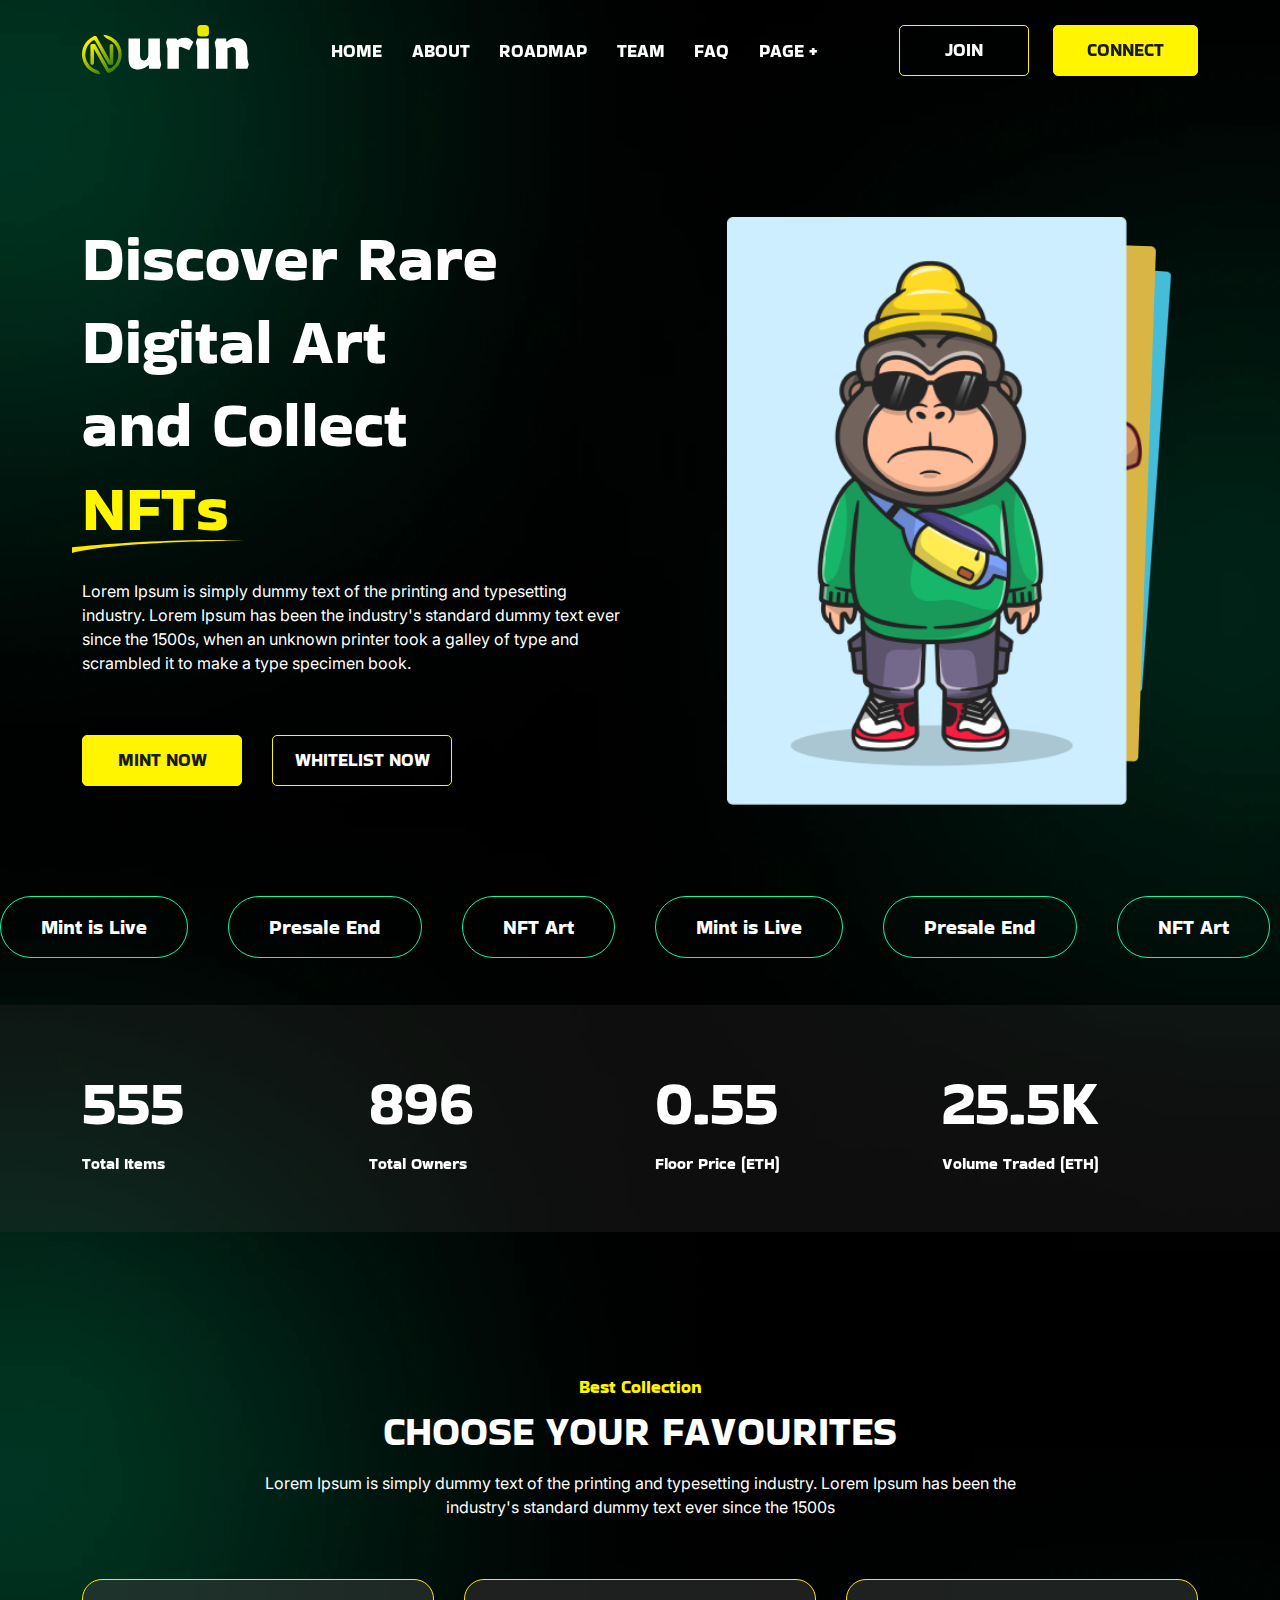
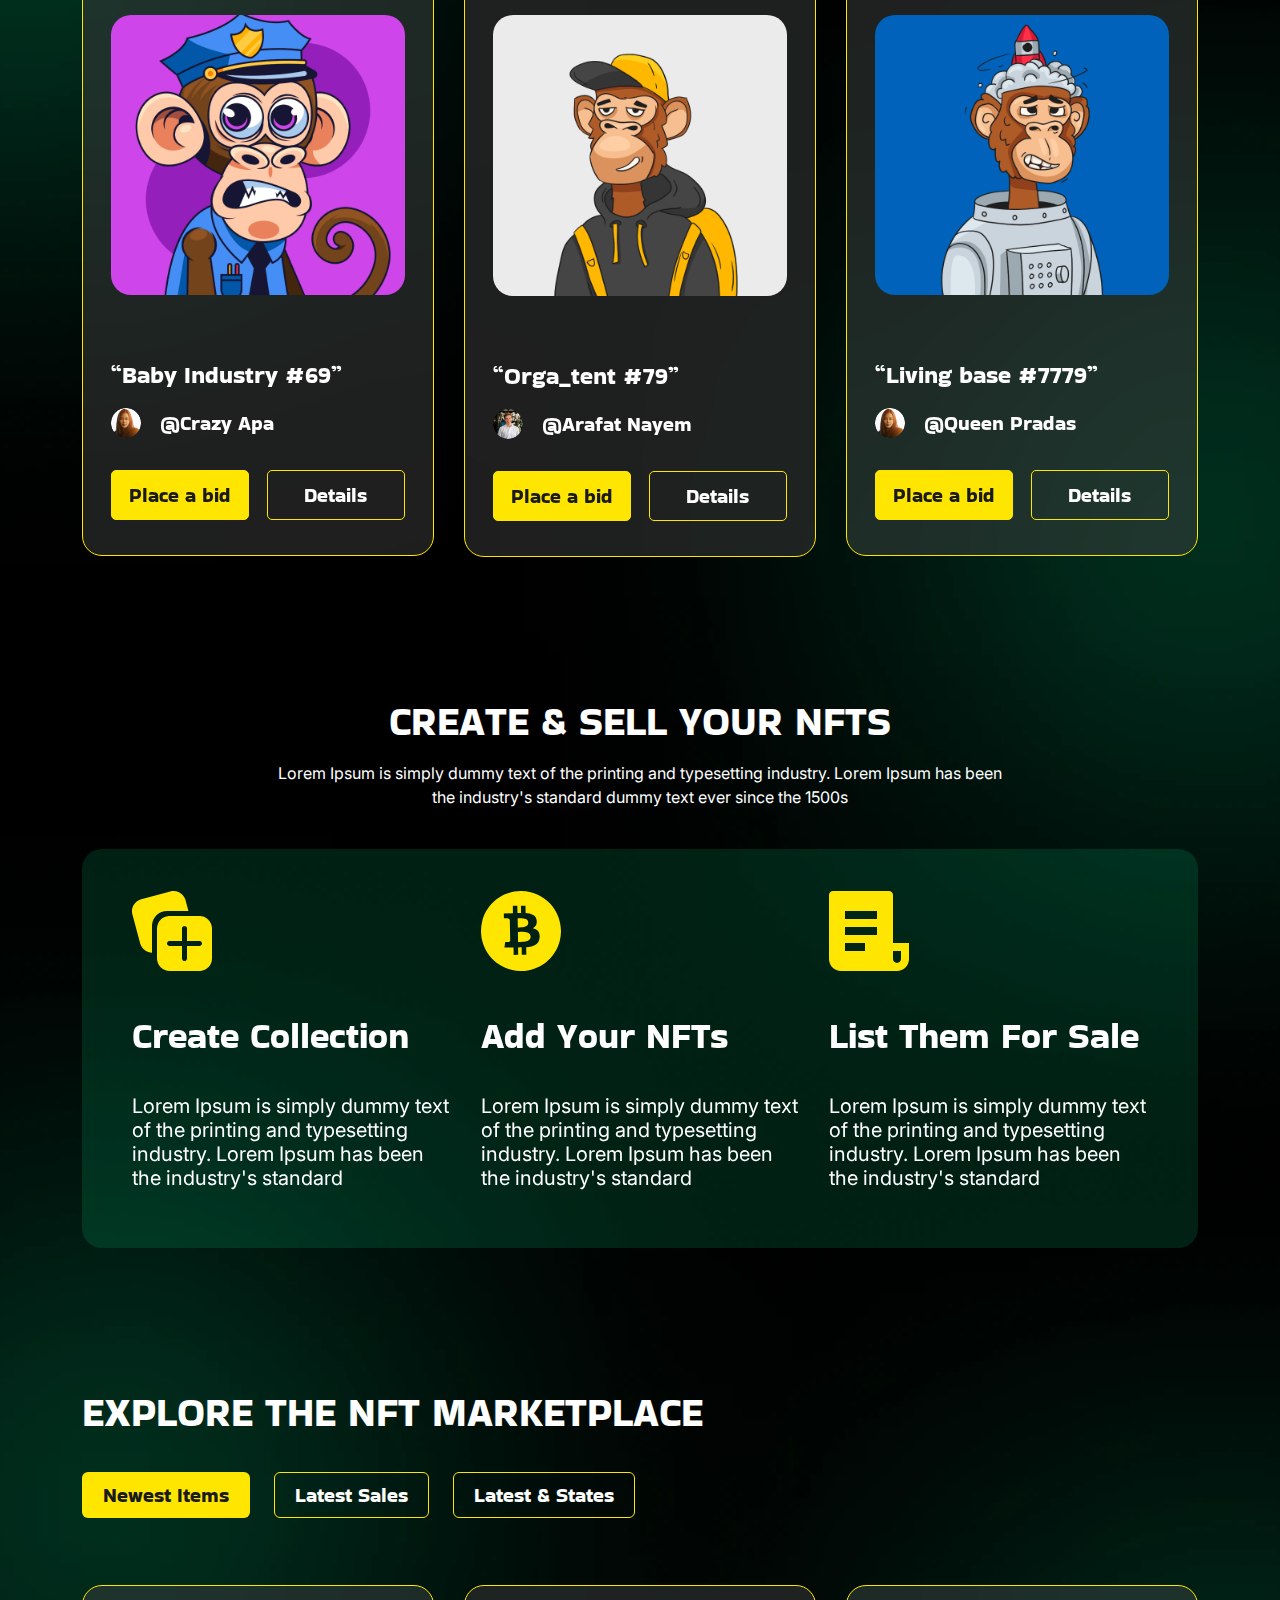
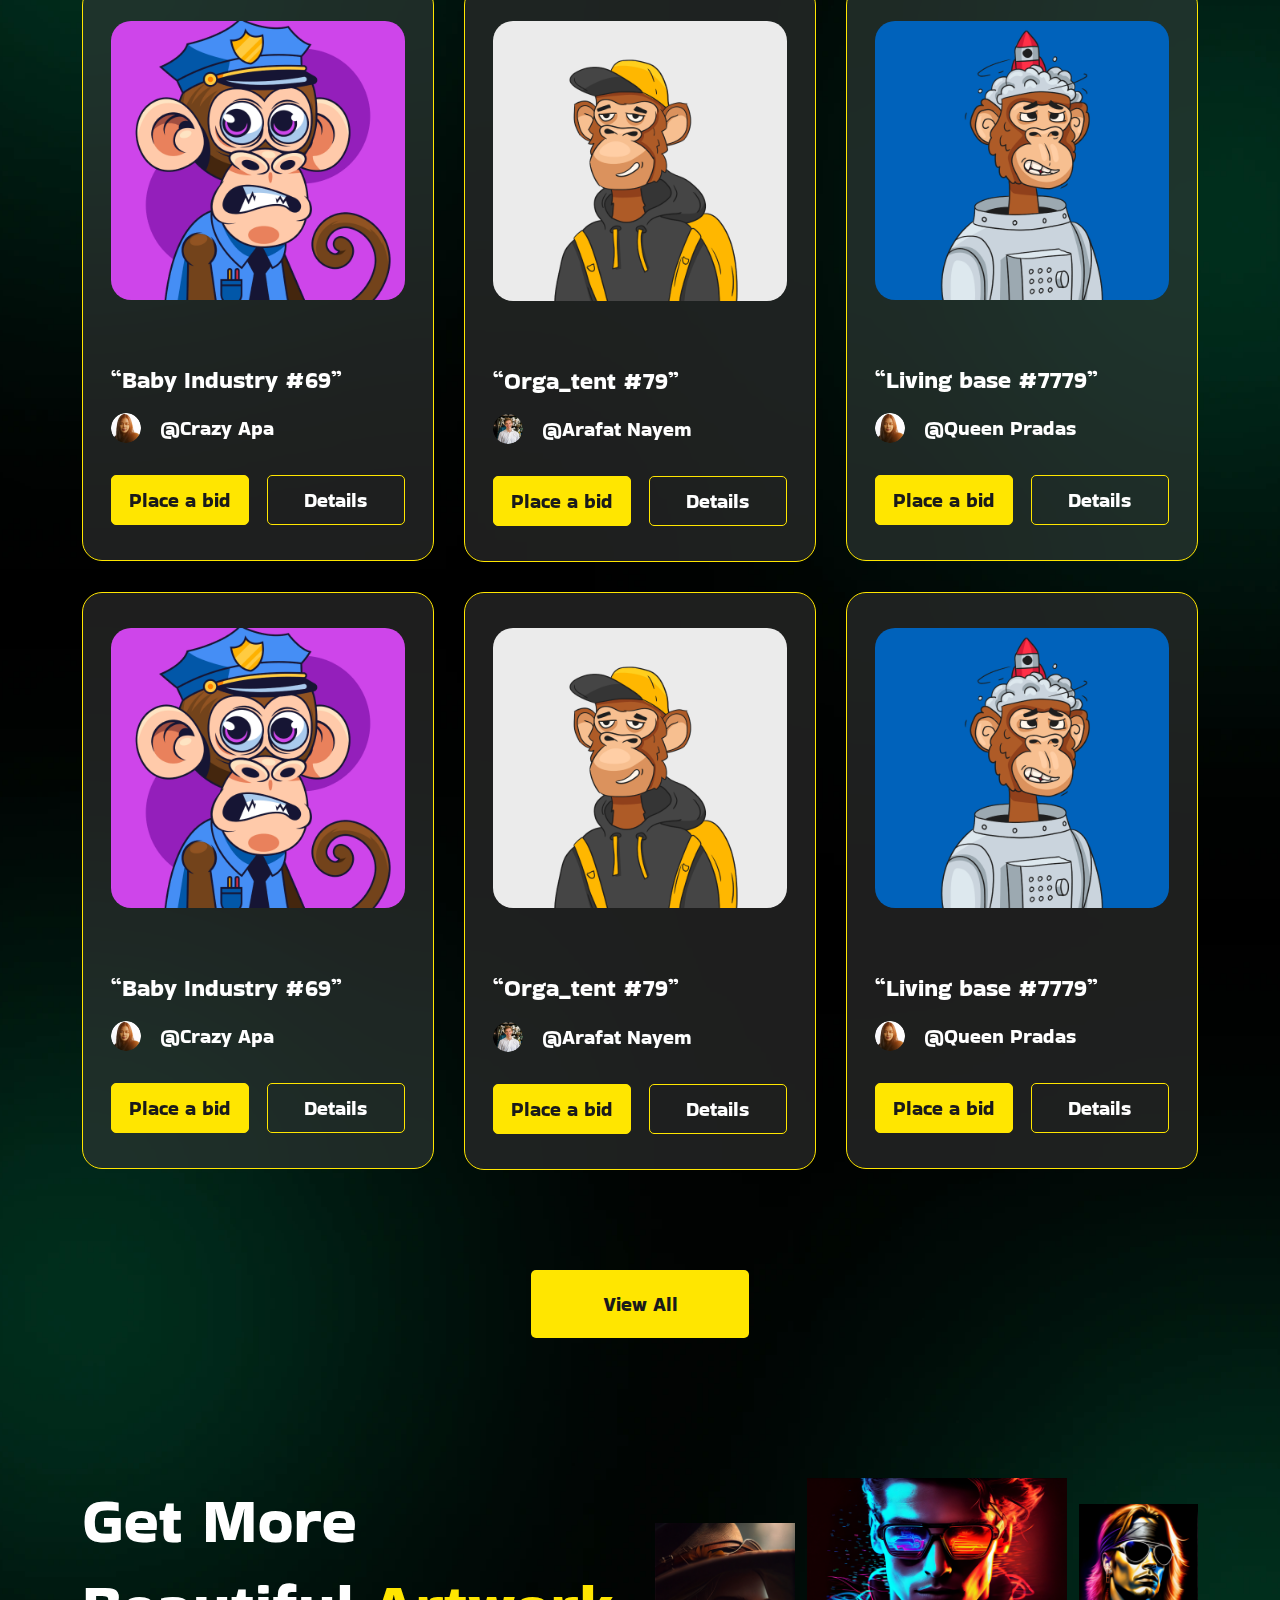
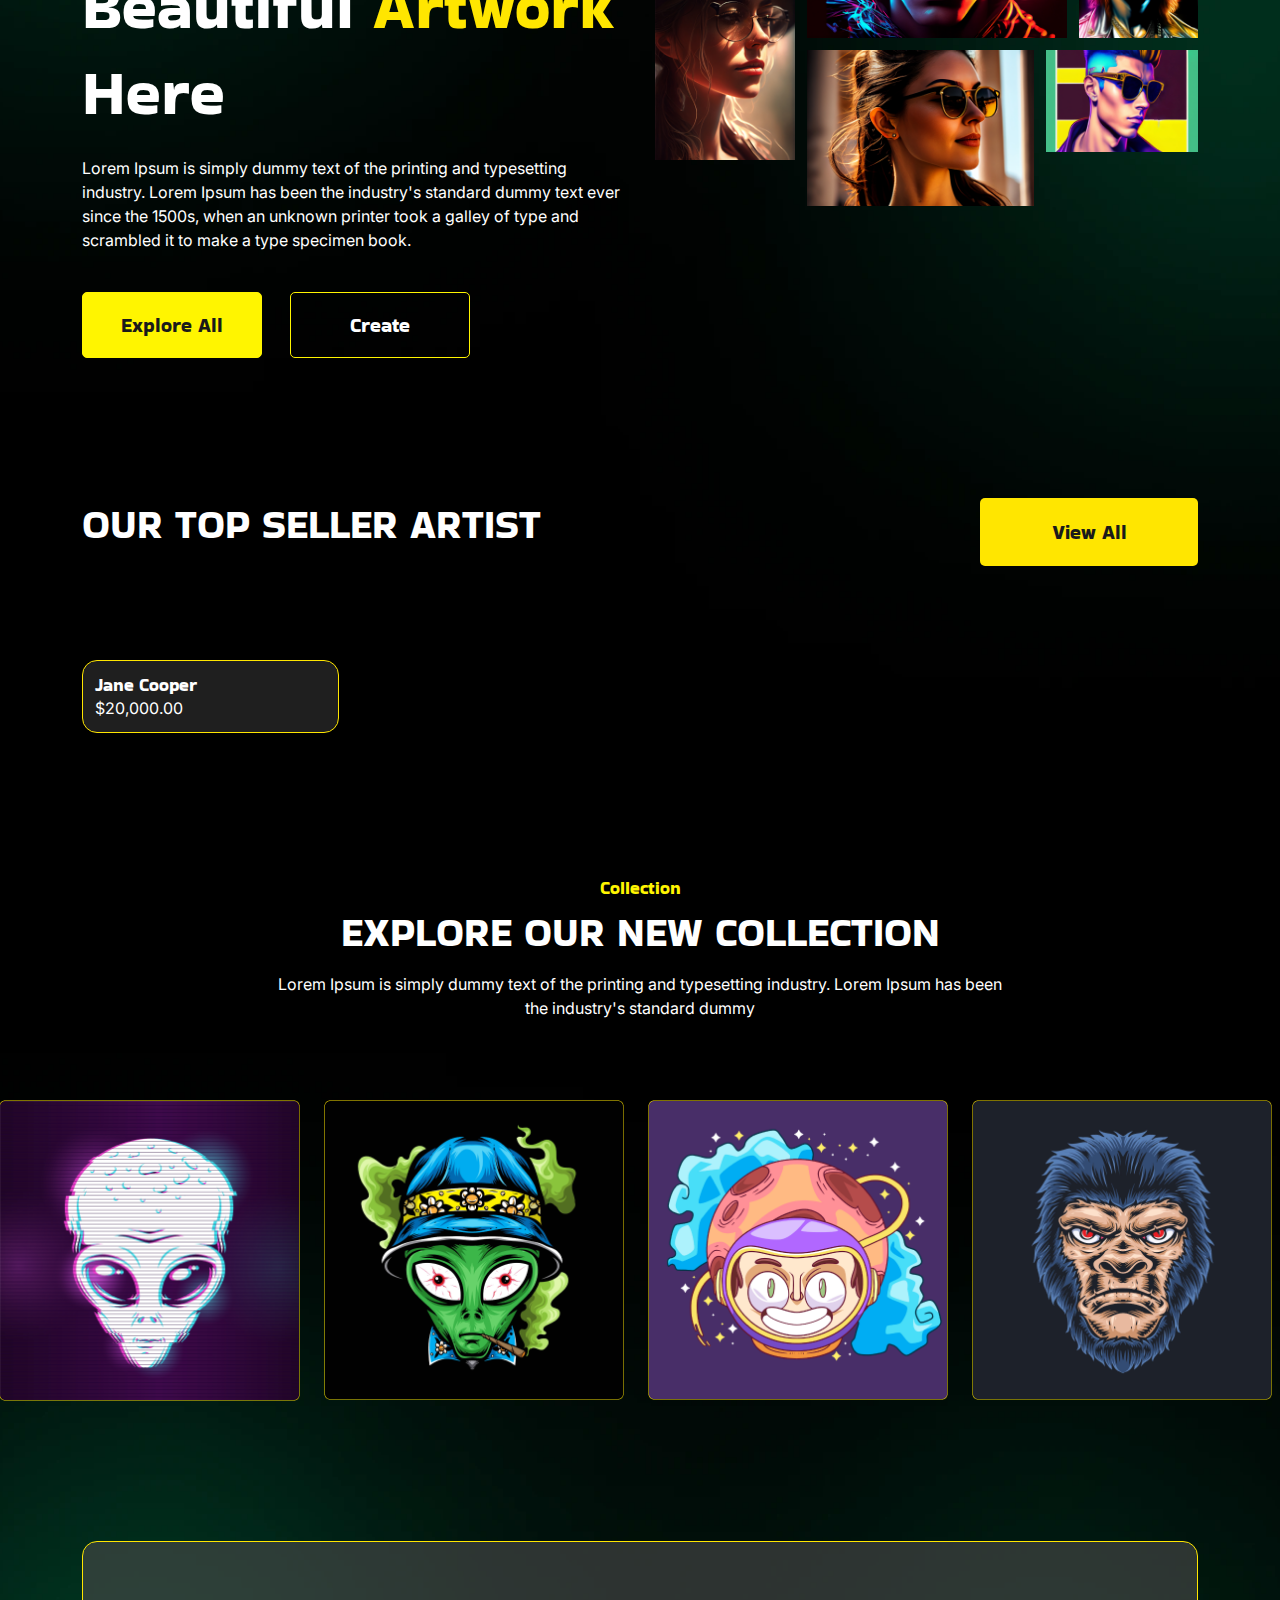
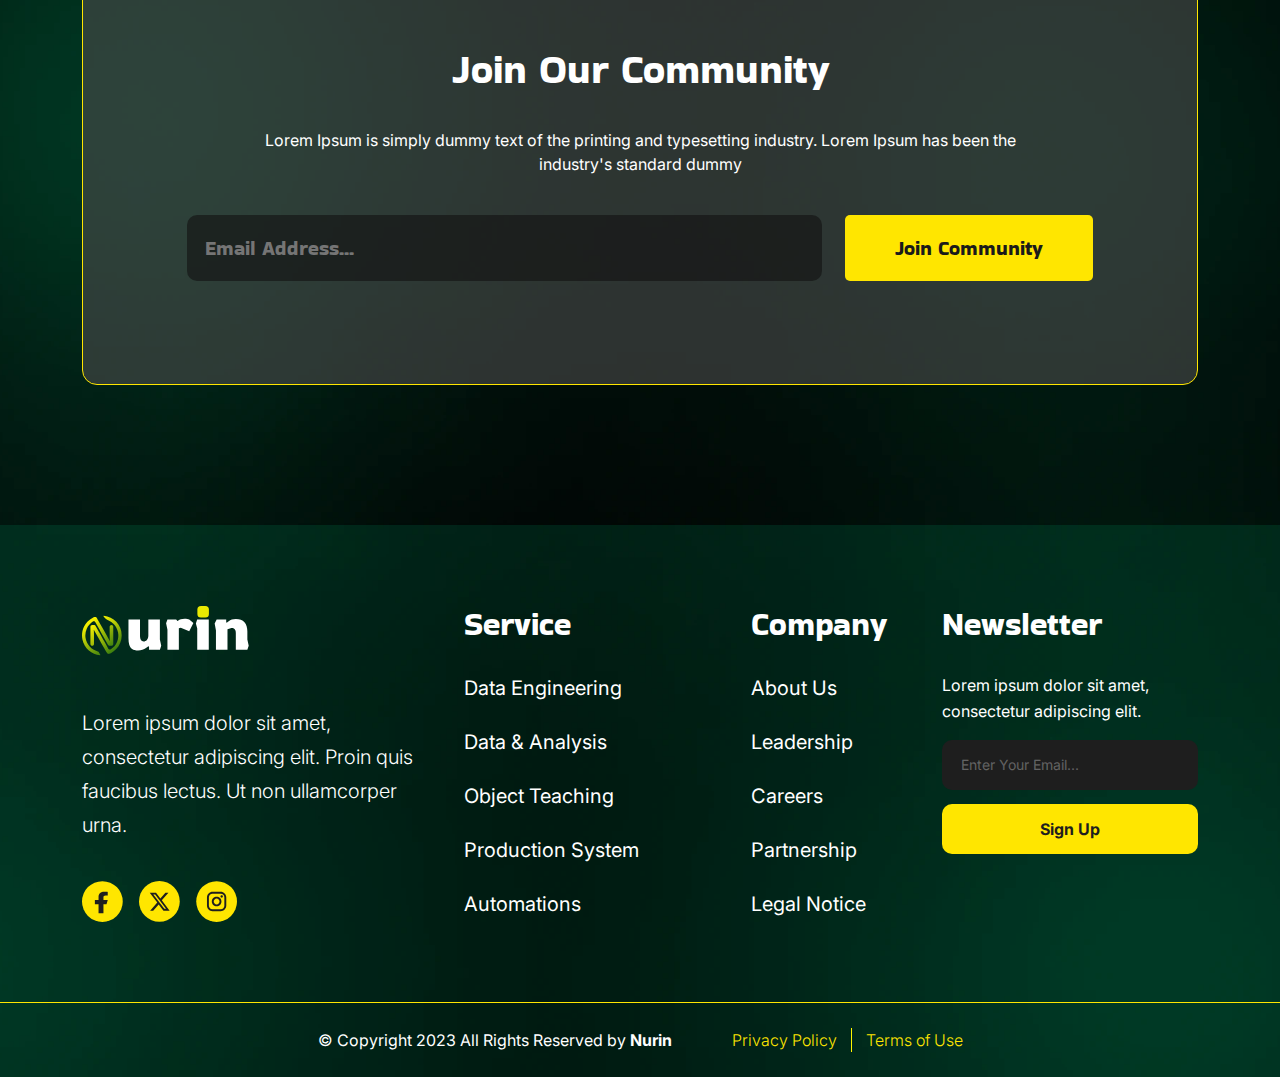
==== commit 5c7e8037: "modified" ====
--- a/index.html
+++ b/index.html
@@ -145,7 +145,7 @@
     <!-- statistics-section end -->
 
     <!-- Best Collection Section start -->
-    <section class="best-collection-section ed-pt-140 ed-pb-140">
+    <section class="best-collection-section ed-pt-140 ed-pb-110">
         <div class="container">
             <div class="section-title center">
                 <h4 class="title">Best Collection</h4>
@@ -155,11 +155,11 @@
             <div class="best-collection-content">
                 <div class="row">
                     <div class="col-md-4">
-                        <div class="best-collection-card">
-                            <div class="best-collection-img">
+                        <div class="item-card">
+                            <div class="item-img">
                                 <img src="./assets/images/home1/best-collection1.png" alt="img">
                             </div>
-                            <div class="best-collection-text">
+                            <div class="item-text">
                                 <h4>“Baby Industry #69”</h4>
                                 <a href="#" class="user">
                                     <div class="user-img avater">
@@ -175,11 +175,11 @@
                         </div>
                     </div>
                     <div class="col-md-4">
-                        <div class="best-collection-card">
-                            <div class="best-collection-img">
+                        <div class="item-card">
+                            <div class="item-img">
                                 <img src="./assets/images/home1/best-collection2.png" alt="img">
                             </div>
-                            <div class="best-collection-text">
+                            <div class="item-text">
                                 <h4>“Orga_tent #79”</h4>
                                 <a href="#" class="user">
                                     <div class="user-img avater">
@@ -195,11 +195,11 @@
                         </div>
                     </div>
                     <div class="col-md-4">
-                        <div class="best-collection-card">
-                            <div class="best-collection-img">
+                        <div class="item-card">
+                            <div class="item-img">
                                 <img src="./assets/images/home1/best-collection3.png" alt="img">
                             </div>
-                            <div class="best-collection-text">
+                            <div class="item-text">
                                 <h4>“Living base #7779”</h4>
                                 <a href="#" class="user">
                                     <div class="user-img avater">
@@ -259,35 +259,35 @@
     <!-- Explore nft section start -->
     <section class="create-and-sell ed-pt-140">
         <div class="container">
-            <div class="create-and-sell-heading">
+            <div class="explore-top-section">
                 <div class="section-title">
                     <h2>Explore The NFT Marketplace</h2>
                 </div>
-                <div class="create-and-sell-tab-btns">
+                <div class="explore-tab-btns">
                     <ul class="nav nav-pills mb-3" id="pills-tab" role="tablist">
                         <li class="nav-item" role="presentation">
-                          <button class="nav-link active" id="newest_items-tab" data-bs-toggle="pill" data-bs-target="#newest_items" type="button" role="tab" aria-controls="newest_items" aria-selected="true">Newest Items</button>
+                          <button class="nav-link active" id="pills-home-tab" data-bs-toggle="pill" data-bs-target="#pills-home" type="button" role="tab" aria-controls="pills-home" aria-selected="true">Newest Items</button>
                         </li>
                         <li class="nav-item" role="presentation">
-                          <button class="nav-link" id="latest_sales-tab" data-bs-toggle="pill" data-bs-target="#latest_sales" type="button" role="tab" aria-controls="latest_sales" aria-selected="false">Latest Sales</button>
+                          <button class="nav-link" id="pills-profile-tab" data-bs-toggle="pill" data-bs-target="#pills-profile" type="button" role="tab" aria-controls="pills-profile" aria-selected="false">Latest Sales</button>
                         </li>
                         <li class="nav-item" role="presentation">
-                          <button class="nav-link" id="latest_states-tab" data-bs-toggle="pill" data-bs-target="#latest_states" type="button" role="tab" aria-controls="latest_states" aria-selected="false">Latest & States</button>
+                          <button class="nav-link" id="pills-contact-tab" data-bs-toggle="pill" data-bs-target="#pills-contact" type="button" role="tab" aria-controls="pills-contact" aria-selected="false">Latest & States</button>
                         </li>
-                      </ul>
-                </div>
-            </div>
-            <div class="create-and-sell-contents">
+                    </ul>
+                </div>
+            </div>
+            <div class="explore-tab-content">
                 <div class="tab-content" id="pills-tabContent">
-                    <div class="tab-pane fade show active" id="newest_items" role="tabpanel" aria-labelledby="newest_items-tab" tabindex="0">
-                        <div class="nft-card-content">
+                    <div class="tab-pane fade show active" id="pills-home" role="tabpanel" aria-labelledby="pills-home-tab" tabindex="0">
+                        <div class="explore-content">
                             <div class="row">
-                                <div class="col-md-4 ed-mb-30">
-                                    <div class="best-collection-card">
-                                        <div class="best-collection-img">
+                                <div class="col-md-4">
+                                    <div class="item-card">
+                                        <div class="item-img">
                                             <img src="./assets/images/home1/best-collection1.png" alt="img">
                                         </div>
-                                        <div class="best-collection-text">
+                                        <div class="item-text">
                                             <h4>“Baby Industry #69”</h4>
                                             <a href="#" class="user">
                                                 <div class="user-img avater">
@@ -302,12 +302,12 @@
                                         </div>
                                     </div>
                                 </div>
-                                <div class="col-md-4 ed-mb-30">
-                                    <div class="best-collection-card">
-                                        <div class="best-collection-img">
+                                <div class="col-md-4">
+                                    <div class="item-card">
+                                        <div class="item-img">
                                             <img src="./assets/images/home1/best-collection2.png" alt="img">
                                         </div>
-                                        <div class="best-collection-text">
+                                        <div class="item-text">
                                             <h4>“Orga_tent #79”</h4>
                                             <a href="#" class="user">
                                                 <div class="user-img avater">
@@ -322,12 +322,12 @@
                                         </div>
                                     </div>
                                 </div>
-                                <div class="col-md-4 ed-mb-30">
-                                    <div class="best-collection-card">
-                                        <div class="best-collection-img">
+                                <div class="col-md-4">
+                                    <div class="item-card">
+                                        <div class="item-img">
                                             <img src="./assets/images/home1/best-collection3.png" alt="img">
                                         </div>
-                                        <div class="best-collection-text">
+                                        <div class="item-text">
                                             <h4>“Living base #7779”</h4>
                                             <a href="#" class="user">
                                                 <div class="user-img avater">
@@ -342,12 +342,12 @@
                                         </div>
                                     </div>
                                 </div>
-                                <div class="col-md-4 ed-mb-30">
-                                    <div class="best-collection-card">
-                                        <div class="best-collection-img">
+                                <div class="col-md-4">
+                                    <div class="item-card">
+                                        <div class="item-img">
                                             <img src="./assets/images/home1/best-collection1.png" alt="img">
                                         </div>
-                                        <div class="best-collection-text">
+                                        <div class="item-text">
                                             <h4>“Baby Industry #69”</h4>
                                             <a href="#" class="user">
                                                 <div class="user-img avater">
@@ -362,12 +362,12 @@
                                         </div>
                                     </div>
                                 </div>
-                                <div class="col-md-4 ed-mb-30">
-                                    <div class="best-collection-card">
-                                        <div class="best-collection-img">
+                                <div class="col-md-4">
+                                    <div class="item-card">
+                                        <div class="item-img">
                                             <img src="./assets/images/home1/best-collection2.png" alt="img">
                                         </div>
-                                        <div class="best-collection-text">
+                                        <div class="item-text">
                                             <h4>“Orga_tent #79”</h4>
                                             <a href="#" class="user">
                                                 <div class="user-img avater">
@@ -382,12 +382,12 @@
                                         </div>
                                     </div>
                                 </div>
-                                <div class="col-md-4 ed-mb-30">
-                                    <div class="best-collection-card">
-                                        <div class="best-collection-img">
+                                <div class="col-md-4">
+                                    <div class="item-card">
+                                        <div class="item-img">
                                             <img src="./assets/images/home1/best-collection3.png" alt="img">
                                         </div>
-                                        <div class="best-collection-text">
+                                        <div class="item-text">
                                             <h4>“Living base #7779”</h4>
                                             <a href="#" class="user">
                                                 <div class="user-img avater">
@@ -405,15 +405,15 @@
                             </div>
                         </div>
                     </div>
-                    <div class="tab-pane fade" id="latest_sales" role="tabpanel" aria-labelledby="latest_sales-tab" tabindex="0">
-                        <div class="nft-card-content">
+                    <div class="tab-pane fade" id="pills-profile" role="tabpanel" aria-labelledby="pills-profile-tab" tabindex="0">
+                        <div class="explore-content">
                             <div class="row">
-                                <div class="col-md-4 ed-mb-30">
-                                    <div class="best-collection-card">
-                                        <div class="best-collection-img">
+                                <div class="col-md-4">
+                                    <div class="item-card">
+                                        <div class="item-img">
                                             <img src="./assets/images/home1/best-collection1.png" alt="img">
                                         </div>
-                                        <div class="best-collection-text">
+                                        <div class="item-text">
                                             <h4>“Baby Industry #69”</h4>
                                             <a href="#" class="user">
                                                 <div class="user-img avater">
@@ -428,12 +428,12 @@
                                         </div>
                                     </div>
                                 </div>
-                                <div class="col-md-4 ed-mb-30">
-                                    <div class="best-collection-card">
-                                        <div class="best-collection-img">
+                                <div class="col-md-4">
+                                    <div class="item-card">
+                                        <div class="item-img">
                                             <img src="./assets/images/home1/best-collection2.png" alt="img">
                                         </div>
-                                        <div class="best-collection-text">
+                                        <div class="item-text">
                                             <h4>“Orga_tent #79”</h4>
                                             <a href="#" class="user">
                                                 <div class="user-img avater">
@@ -448,12 +448,12 @@
                                         </div>
                                     </div>
                                 </div>
-                                <div class="col-md-4 ed-mb-30">
-                                    <div class="best-collection-card">
-                                        <div class="best-collection-img">
+                                <div class="col-md-4">
+                                    <div class="item-card">
+                                        <div class="item-img">
                                             <img src="./assets/images/home1/best-collection3.png" alt="img">
                                         </div>
-                                        <div class="best-collection-text">
+                                        <div class="item-text">
                                             <h4>“Living base #7779”</h4>
                                             <a href="#" class="user">
                                                 <div class="user-img avater">
@@ -468,12 +468,12 @@
                                         </div>
                                     </div>
                                 </div>
-                                <div class="col-md-4 ed-mb-30">
-                                    <div class="best-collection-card">
-                                        <div class="best-collection-img">
+                                <div class="col-md-4">
+                                    <div class="item-card">
+                                        <div class="item-img">
                                             <img src="./assets/images/home1/best-collection1.png" alt="img">
                                         </div>
-                                        <div class="best-collection-text">
+                                        <div class="item-text">
                                             <h4>“Baby Industry #69”</h4>
                                             <a href="#" class="user">
                                                 <div class="user-img avater">
@@ -488,12 +488,12 @@
                                         </div>
                                     </div>
                                 </div>
-                                <div class="col-md-4 ed-mb-30">
-                                    <div class="best-collection-card">
-                                        <div class="best-collection-img">
+                                <div class="col-md-4">
+                                    <div class="item-card">
+                                        <div class="item-img">
                                             <img src="./assets/images/home1/best-collection2.png" alt="img">
                                         </div>
-                                        <div class="best-collection-text">
+                                        <div class="item-text">
                                             <h4>“Orga_tent #79”</h4>
                                             <a href="#" class="user">
                                                 <div class="user-img avater">
@@ -508,12 +508,12 @@
                                         </div>
                                     </div>
                                 </div>
-                                <div class="col-md-4 ed-mb-30">
-                                    <div class="best-collection-card">
-                                        <div class="best-collection-img">
+                                <div class="col-md-4">
+                                    <div class="item-card">
+                                        <div class="item-img">
                                             <img src="./assets/images/home1/best-collection3.png" alt="img">
                                         </div>
-                                        <div class="best-collection-text">
+                                        <div class="item-text">
                                             <h4>“Living base #7779”</h4>
                                             <a href="#" class="user">
                                                 <div class="user-img avater">
@@ -531,15 +531,15 @@
                             </div>
                         </div>
                     </div>
-                    <div class="tab-pane fade" id="latest_states" role="tabpanel" aria-labelledby="latest_states-tab" tabindex="0">
-                        <div class="nft-card-content">
+                    <div class="tab-pane fade" id="pills-contact" role="tabpanel" aria-labelledby="pills-contact-tab" tabindex="0">
+                        <div class="explore-content">
                             <div class="row">
-                                <div class="col-md-4 ed-mb-30">
-                                    <div class="best-collection-card">
-                                        <div class="best-collection-img">
+                                <div class="col-md-4">
+                                    <div class="item-card">
+                                        <div class="item-img">
                                             <img src="./assets/images/home1/best-collection1.png" alt="img">
                                         </div>
-                                        <div class="best-collection-text">
+                                        <div class="item-text">
                                             <h4>“Baby Industry #69”</h4>
                                             <a href="#" class="user">
                                                 <div class="user-img avater">
@@ -554,12 +554,12 @@
                                         </div>
                                     </div>
                                 </div>
-                                <div class="col-md-4 ed-mb-30">
-                                    <div class="best-collection-card">
-                                        <div class="best-collection-img">
+                                <div class="col-md-4">
+                                    <div class="item-card">
+                                        <div class="item-img">
                                             <img src="./assets/images/home1/best-collection2.png" alt="img">
                                         </div>
-                                        <div class="best-collection-text">
+                                        <div class="item-text">
                                             <h4>“Orga_tent #79”</h4>
                                             <a href="#" class="user">
                                                 <div class="user-img avater">
@@ -574,12 +574,12 @@
                                         </div>
                                     </div>
                                 </div>
-                                <div class="col-md-4 ed-mb-30">
-                                    <div class="best-collection-card">
-                                        <div class="best-collection-img">
+                                <div class="col-md-4">
+                                    <div class="item-card">
+                                        <div class="item-img">
                                             <img src="./assets/images/home1/best-collection3.png" alt="img">
                                         </div>
-                                        <div class="best-collection-text">
+                                        <div class="item-text">
                                             <h4>“Living base #7779”</h4>
                                             <a href="#" class="user">
                                                 <div class="user-img avater">
@@ -594,12 +594,12 @@
                                         </div>
                                     </div>
                                 </div>
-                                <div class="col-md-4 ed-mb-30">
-                                    <div class="best-collection-card">
-                                        <div class="best-collection-img">
+                                <div class="col-md-4">
+                                    <div class="item-card">
+                                        <div class="item-img">
                                             <img src="./assets/images/home1/best-collection1.png" alt="img">
                                         </div>
-                                        <div class="best-collection-text">
+                                        <div class="item-text">
                                             <h4>“Baby Industry #69”</h4>
                                             <a href="#" class="user">
                                                 <div class="user-img avater">
@@ -614,12 +614,12 @@
                                         </div>
                                     </div>
                                 </div>
-                                <div class="col-md-4 ed-mb-30">
-                                    <div class="best-collection-card">
-                                        <div class="best-collection-img">
+                                <div class="col-md-4">
+                                    <div class="item-card">
+                                        <div class="item-img">
                                             <img src="./assets/images/home1/best-collection2.png" alt="img">
                                         </div>
-                                        <div class="best-collection-text">
+                                        <div class="item-text">
                                             <h4>“Orga_tent #79”</h4>
                                             <a href="#" class="user">
                                                 <div class="user-img avater">
@@ -634,12 +634,12 @@
                                         </div>
                                     </div>
                                 </div>
-                                <div class="col-md-4 ed-mb-30">
-                                    <div class="best-collection-card">
-                                        <div class="best-collection-img">
+                                <div class="col-md-4">
+                                    <div class="item-card">
+                                        <div class="item-img">
                                             <img src="./assets/images/home1/best-collection3.png" alt="img">
                                         </div>
-                                        <div class="best-collection-text">
+                                        <div class="item-text">
                                             <h4>“Living base #7779”</h4>
                                             <a href="#" class="user">
                                                 <div class="user-img avater">
@@ -657,11 +657,126 @@
                             </div>
                         </div>
                     </div>
-                  </div>
-            </div>
+                </div>
+            </div>
+            <button class="view-all-btn">View All</button>
         </div>
     </section>
     <!-- Explore nft section end -->
+
+    <!-- get more artwork section start -->
+    <section class="get-more-artwork-section ed-pt-140">
+        <div class="container">
+            <div class="row">
+                <div class="col-md-6">
+                    <div class="get-artwork-text">
+                        <h2>Get More Beautiful <span>Artwork</span> Here</h2>
+                        <p>Lorem Ipsum is simply dummy text of the printing and typesetting industry. 
+                            Lorem Ipsum has been the industry's standard dummy text ever since the 1500s, 
+                            when an unknown printer took a galley of type and scrambled it to make a type specimen book.</p>
+                        <div class="art-work-btns">
+                            <button class="btn-primary">Explore All</button>
+                            <button class="btn-secondary">Create</button>
+                        </div>
+                    </div>
+                </div>
+                <div class="col-md-6">
+                    <div class="artwork-imgs">
+                        <div class="artwork-img-card">
+                            <img src="./assets/images/home1/artwork1.png" alt="img">
+                        </div>
+                        <div class="artwork-img-right">
+                            <div class="artwork-img-card1">
+                                <div class="artwork-img-card">
+                                    <img src="./assets/images/home1/artwork2.png" alt="img">
+                                </div>
+                                <div class="artwork-img-card">
+                                    <img src="./assets/images/home1/artwork3.png" alt="img">
+                                </div>
+                            </div>
+                            <div class="artwork-img-card2">
+                                <div class="artwork-img-card">
+                                    <img src="./assets/images/home1/artwork4.png" alt="img">
+                                </div>
+                                <div class="artwork-img-card">
+                                    <img src="./assets/images/home1/artwork5.png" alt="img">
+                                </div>
+                            </div>
+                        </div>
+                    </div>
+                </div>
+            </div>
+        </div>
+    </section>
+    <!-- get more artwork section end -->
+
+    <!-- top seller section start -->
+    <section class="top-seller-section ed-pt-140">
+        <div class="container">
+            <div class="top-seller-header">
+                <div class="section-title">
+                    <h2>Our Top Seller Artist</h2>
+                </div>
+                <button class="view-all-btn">
+                    View All
+                </button>
+            </div>
+            <div class="top-seller-content">
+                <div class="row">
+                    <div class="col-md-3">
+                        <div class="top-seller-card">
+                            <div class="top-seller-img"><img src="" alt=""></div>
+                            <div class="top-seller-text">
+                                <h5>Jane Cooper</h5>
+                                <p>$20,000.00</p>
+                            </div>
+                        </div>
+                    </div>
+                </div>
+            </div>
+        </div>
+    </section>
+    <!-- top seller section end -->
+
+    <!-- collection-section start -->
+    <div class="collection-section ed-pt-140">
+        <div class="container">
+            <div class="section-title center">
+                <h4 class="title">Collection</h4>
+                <h2>Explore Our New Collection</h2>
+                <p>Lorem Ipsum is simply dummy text of the printing and typesetting industry. Lorem Ipsum has been the industry's standard dummy</p>
+            </div>
+        </div>
+        <div class="collection-images">
+            <div class="collection-auto-slider">
+                <ul>
+                    <li><img src="./assets/images/home1/collection1.png" alt="img"></li>
+                    <li><img src="./assets/images/home1/collection2.png" alt="img"></li>
+                    <li><img src="./assets/images/home1/collection3.png" alt="img"></li>
+                    <li><img src="./assets/images/home1/collection4.png" alt="img"></li>
+                    <li><img src="./assets/images/home1/collection5.png" alt="img"></li>
+                    <li><img src="./assets/images/home1/collection6.png" alt="img"></li>
+                </ul>
+                <ul>
+                    <li><img src="./assets/images/home1/collection1.png" alt="img"></li>
+                    <li><img src="./assets/images/home1/collection2.png" alt="img"></li>
+                    <li><img src="./assets/images/home1/collection3.png" alt="img"></li>
+                    <li><img src="./assets/images/home1/collection4.png" alt="img"></li>
+                    <li><img src="./assets/images/home1/collection5.png" alt="img"></li>
+                    <li><img src="./assets/images/home1/collection6.png" alt="img"></li>
+                </ul>
+                <ul>
+                    <li><img src="./assets/images/home1/collection1.png" alt="img"></li>
+                    <li><img src="./assets/images/home1/collection2.png" alt="img"></li>
+                    <li><img src="./assets/images/home1/collection3.png" alt="img"></li>
+                    <li><img src="./assets/images/home1/collection4.png" alt="img"></li>
+                    <li><img src="./assets/images/home1/collection5.png" alt="img"></li>
+                    <li><img src="./assets/images/home1/collection6.png" alt="img"></li>
+                </ul>
+            </div>
+        </div>
+    </div>
+    <!-- collection-section end -->
 
     <!--newsletter section start -->
     <section class="newsletter-section ed-pt-140 ed-pb-140">
--- a/assets/css/style.css
+++ b/assets/css/style.css
@@ -21,8 +21,8 @@
 01. Settings style
 --------------------------------*/
 /*-- font family included --*/
-/*-- Bai Jamjuree family --*/
-@import url("https://fonts.googleapis.com/css2?family=Bai+Jamjuree:wght@200;300;400;500;600;700&display=swap");
+/*-- Inter family --*/
+@import url("https://fonts.googleapis.com/css2?family=Inter:wght@100;200;300;400;500;600;700;800;900&display=swap");
 /*-- poppins font family --*/
 @import url("https://fonts.googleapis.com/css2?family=Bakbak+One&display=swap");
 /*--------------------------------
@@ -36,7 +36,7 @@
 }
 
 body {
-  font-family: "Bai Jamjuree", sans-serif;
+  font-family: "Inter", sans-serif;
   font-size: 16px;
   font-weight: 400;
   line-height: 150%;
@@ -29069,7 +29069,7 @@
   padding-top: 60px;
 }
 
-.best-collection-card {
+.item-card {
   border-radius: 20px;
   border: 1px solid #FFE600;
   background: rgba(75, 75, 75, 0.4);
@@ -29078,28 +29078,29 @@
   padding: 35px 28px;
   border-radius: 20px;
   overflow: hidden;
-}
-
-.best-collection-img {
+  margin-bottom: 30px;
+}
+
+.item-img {
   border-radius: 20px;
   overflow: hidden;
   margin-bottom: 60px;
 }
-.best-collection-img img {
+.item-img img {
   height: 100%;
   width: 100%;
 }
 
-.best-collection-text h4 {
+.item-text h4 {
   margin-bottom: 13px;
 }
-.best-collection-text .user {
+.item-text .user {
   display: flex;
   align-items: center;
   justify-content: flex-start;
   margin-bottom: 32px;
 }
-.best-collection-text .user p {
+.item-text .user p {
   color: #FFF;
   font-family: Bakbak One;
   font-size: 20px;
@@ -29107,17 +29108,17 @@
   margin-left: 19px;
   margin-bottom: 0px;
 }
-.best-collection-text .user-img {
+.item-text .user-img {
   height: 30px;
   width: 30px;
 }
-.best-collection-text .card-btns {
+.item-text .card-btns {
   display: flex;
   align-items: center;
   justify-content: space-between;
   gap: 6%;
 }
-.best-collection-text .card-btns button {
+.item-text .card-btns button {
   width: 47%;
   padding: 12px;
   transition: 0.5s;
@@ -29126,24 +29127,24 @@
   font-weight: 400;
   border-radius: 5px;
 }
-.best-collection-text .card-btns button.bid-btn {
+.item-text .card-btns button.bid-btn {
   background: #FFE600;
   border: none;
   border: 1px solid #FFE600;
   outline: none;
   color: #1A1A1A;
 }
-.best-collection-text .card-btns button.bid-btn:hover {
+.item-text .card-btns button.bid-btn:hover {
   background: transparent;
   border: 1px solid #FFE600;
   color: #FFFFFF;
 }
-.best-collection-text .card-btns button.detail-btn {
+.item-text .card-btns button.detail-btn {
   background: transparent;
   border: 1px solid #FFE600;
   color: #FFFFFF;
 }
-.best-collection-text .card-btns button.detail-btn:hover {
+.item-text .card-btns button.detail-btn:hover {
   background: #FFE600;
   border: none;
   outline: none;
@@ -29169,13 +29170,165 @@
   font-weight: 400;
 }
 
-.create-and-sell-heading {
+.explore-top-section {
   display: flex;
   align-items: center;
   justify-content: space-between;
   flex-wrap: wrap;
   gap: 20px;
   margin-bottom: 51px;
+}
+
+.explore-tab-btns ul {
+  display: flex;
+  align-items: center;
+  justify-content: space-between;
+  max-width: 560px;
+  width: 100%;
+  gap: 24px;
+}
+.explore-tab-btns ul li button {
+  border-radius: 5px;
+  border: 1px solid #FFE600;
+  background: transparent;
+  padding: 10px 20px;
+  color: #FFFFFF;
+  font-family: Bakbak One;
+  font-size: 20px;
+  font-weight: 400;
+  transition-delay: 0.5s;
+}
+.explore-tab-btns ul li button.active, .explore-tab-btns ul li button:hover {
+  border: 1px solid transparent;
+  background: #FFE600 !important;
+  color: #1A1A1A !important;
+}
+
+.view-all-btn {
+  border-radius: 5px;
+  padding: 10px 20px;
+  font-family: Bakbak One;
+  font-size: 20px;
+  font-weight: 400;
+  transition-delay: 0.5s;
+  background: #FFE600 !important;
+  color: #1A1A1A !important;
+  display: flex;
+  align-items: center;
+  justify-content: center;
+  margin: auto;
+  margin-top: 70px;
+  height: 68px;
+  width: 218px;
+}
+
+.get-artwork-text {
+  max-width: 615px;
+  width: 100%;
+}
+.get-artwork-text h2 {
+  font-size: 64px;
+  font-weight: 400;
+  line-height: 86px;
+  margin-bottom: 20px;
+}
+.get-artwork-text h2 span {
+  color: #FFE600;
+}
+.get-artwork-text p {
+  margin-bottom: 40px;
+}
+.get-artwork-text button {
+  width: 180px;
+  margin-right: 24px;
+  padding: 20px;
+  font-family: Bakbak One;
+  font-size: 20px;
+  font-weight: 400;
+  border-radius: 5px;
+  transition: 0.5s;
+}
+
+.artwork-imgs {
+  display: flex;
+  align-items: center;
+  justify-content: flex-end;
+  gap: 12px;
+}
+
+.artwork-img-card1 {
+  display: flex;
+  align-items: flex-end;
+  justify-content: flex-end;
+  margin-bottom: 12px;
+  gap: 12px;
+}
+
+.artwork-img-card2 {
+  display: flex;
+  align-items: flex-start;
+  justify-content: flex-end;
+  gap: 12px;
+}
+
+.collection-images {
+  overflow: hidden;
+}
+
+.collection-auto-slider {
+  display: flex;
+  align-items: center;
+  justify-content: flex-start;
+  gap: 24px;
+  margin-top: 80px;
+  overflow: hidden;
+}
+.collection-auto-slider ul {
+  display: flex;
+  align-items: center;
+  justify-content: flex-start;
+  gap: 24px;
+  list-style: none;
+  padding: 0px;
+  margin: 0px;
+  animation: smoothSlider 15s linear infinite;
+}
+.collection-auto-slider ul li {
+  width: 300px;
+}
+.collection-auto-slider ul li img {
+  width: 100%;
+}
+
+.top-seller-header {
+  display: flex;
+  align-items: center;
+  justify-content: space-between;
+  flex-wrap: wrap;
+  gap: 20px;
+  margin-bottom: 94px;
+}
+.top-seller-header button {
+  margin-left: auto;
+  margin-right: 0px;
+  margin-top: 0px;
+}
+
+.top-seller-card {
+  padding: 12px;
+  border-radius: 15px;
+  border: 0.25px solid #FFE600;
+  background: #1F1F1F;
+  display: flex;
+  align-items: center;
+  justify-content: flex-start;
+}
+.top-seller-card .top-seller-text h5 {
+  margin-bottom: 0;
+  font-weight: 400;
+}
+.top-seller-card .top-seller-text p {
+  margin-bottom: 0;
 }
 
 /*--------------------------------
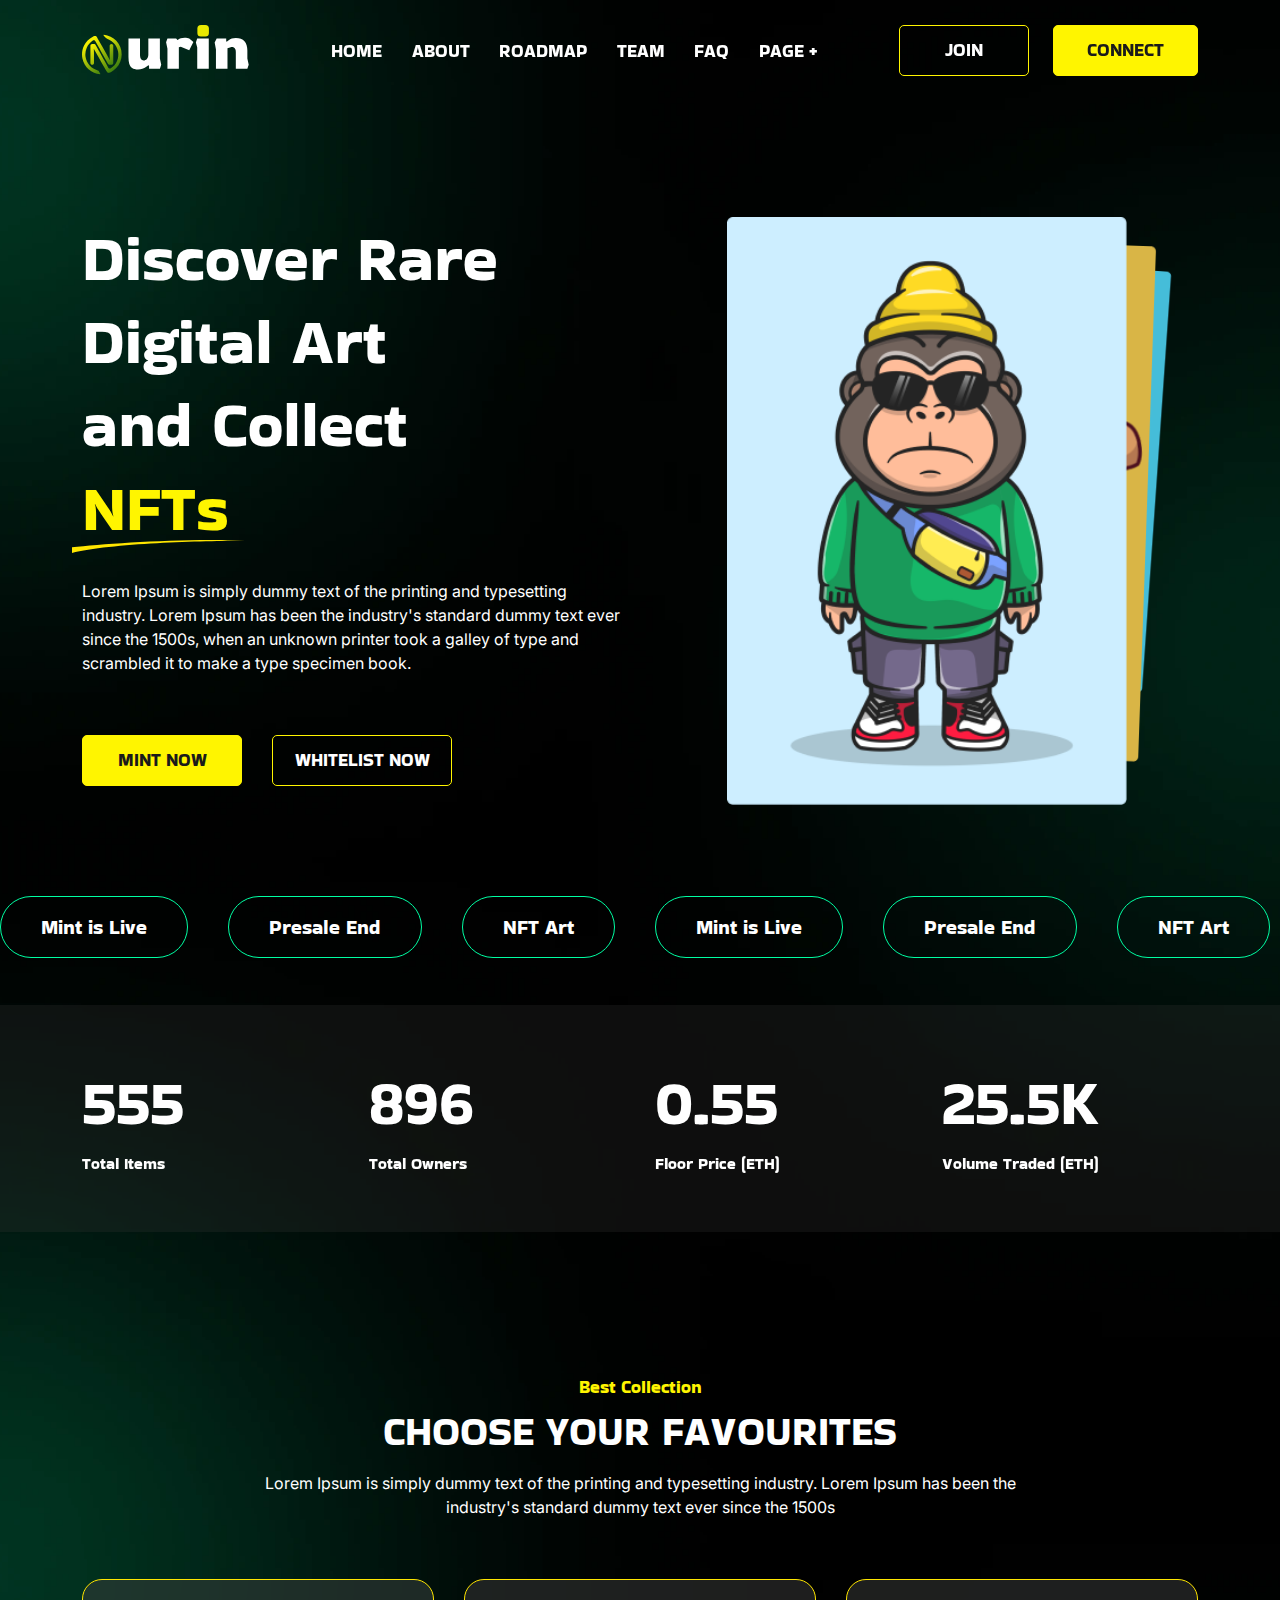
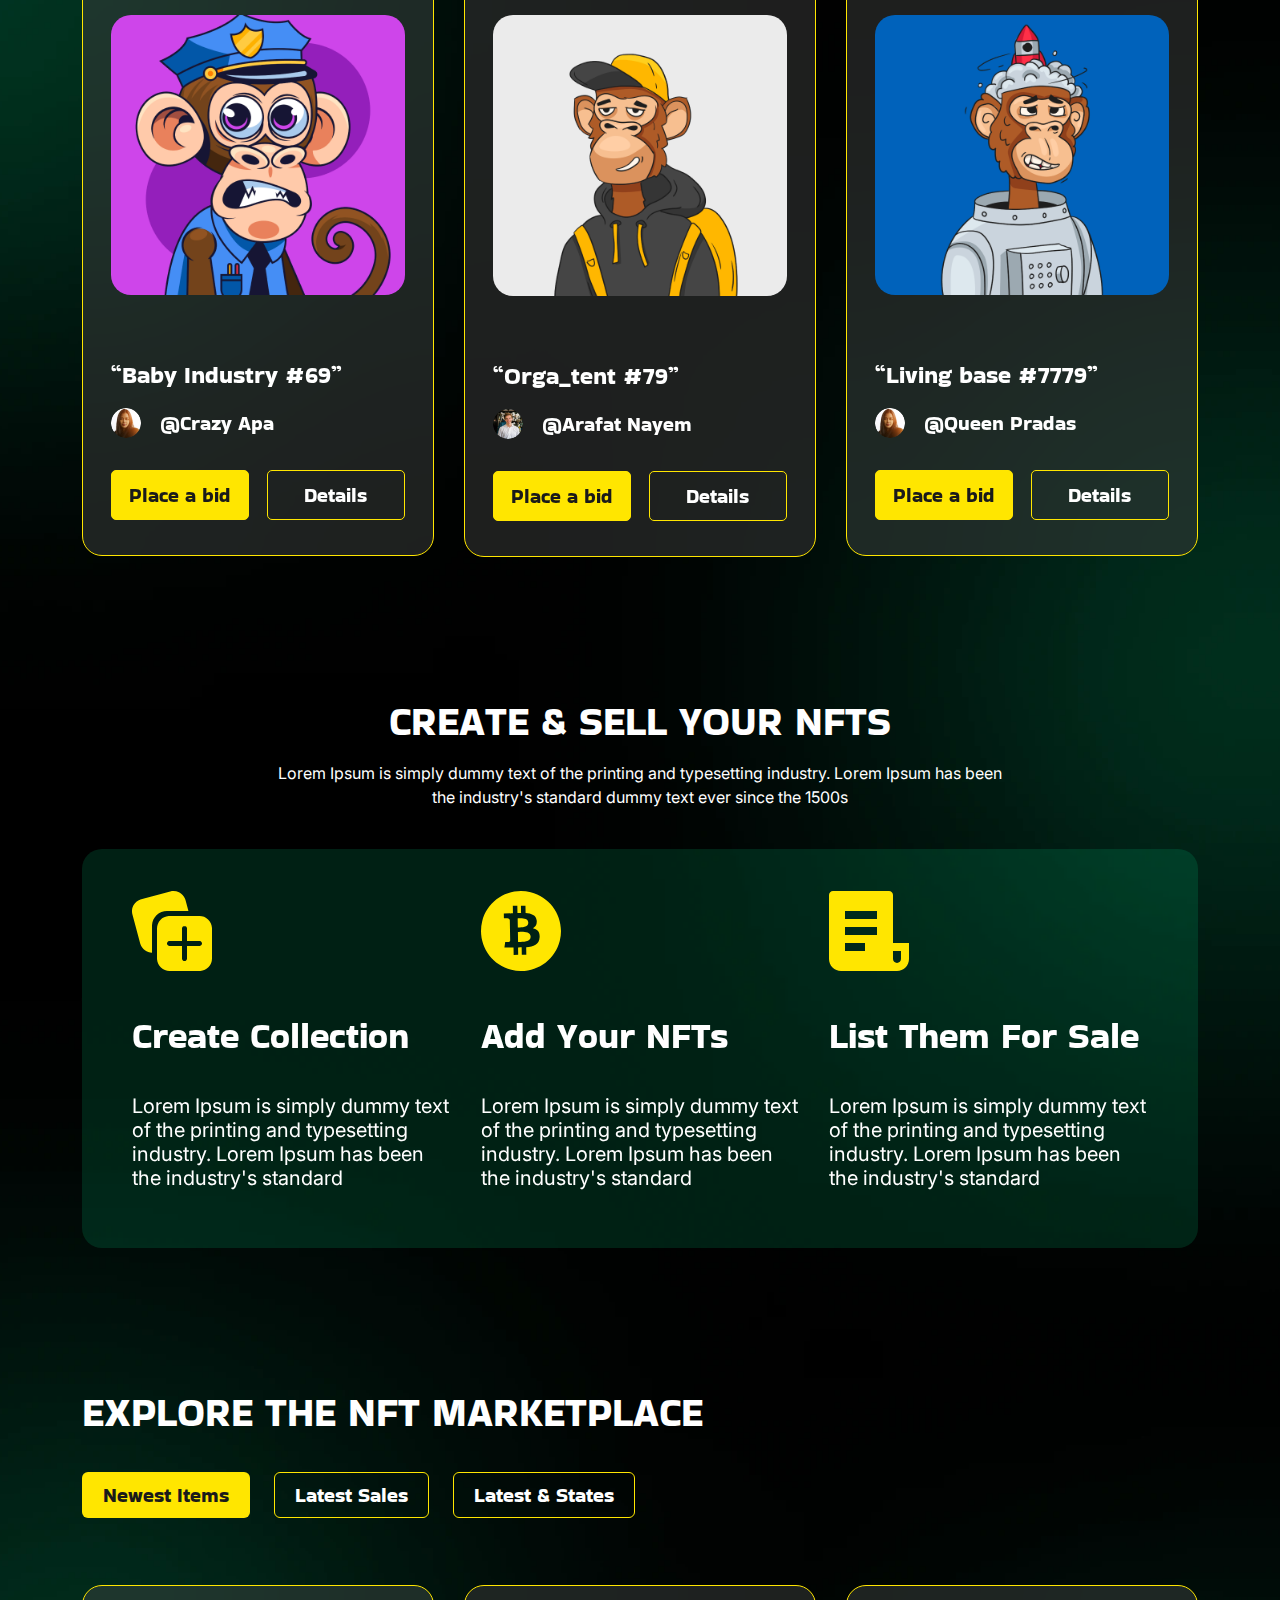
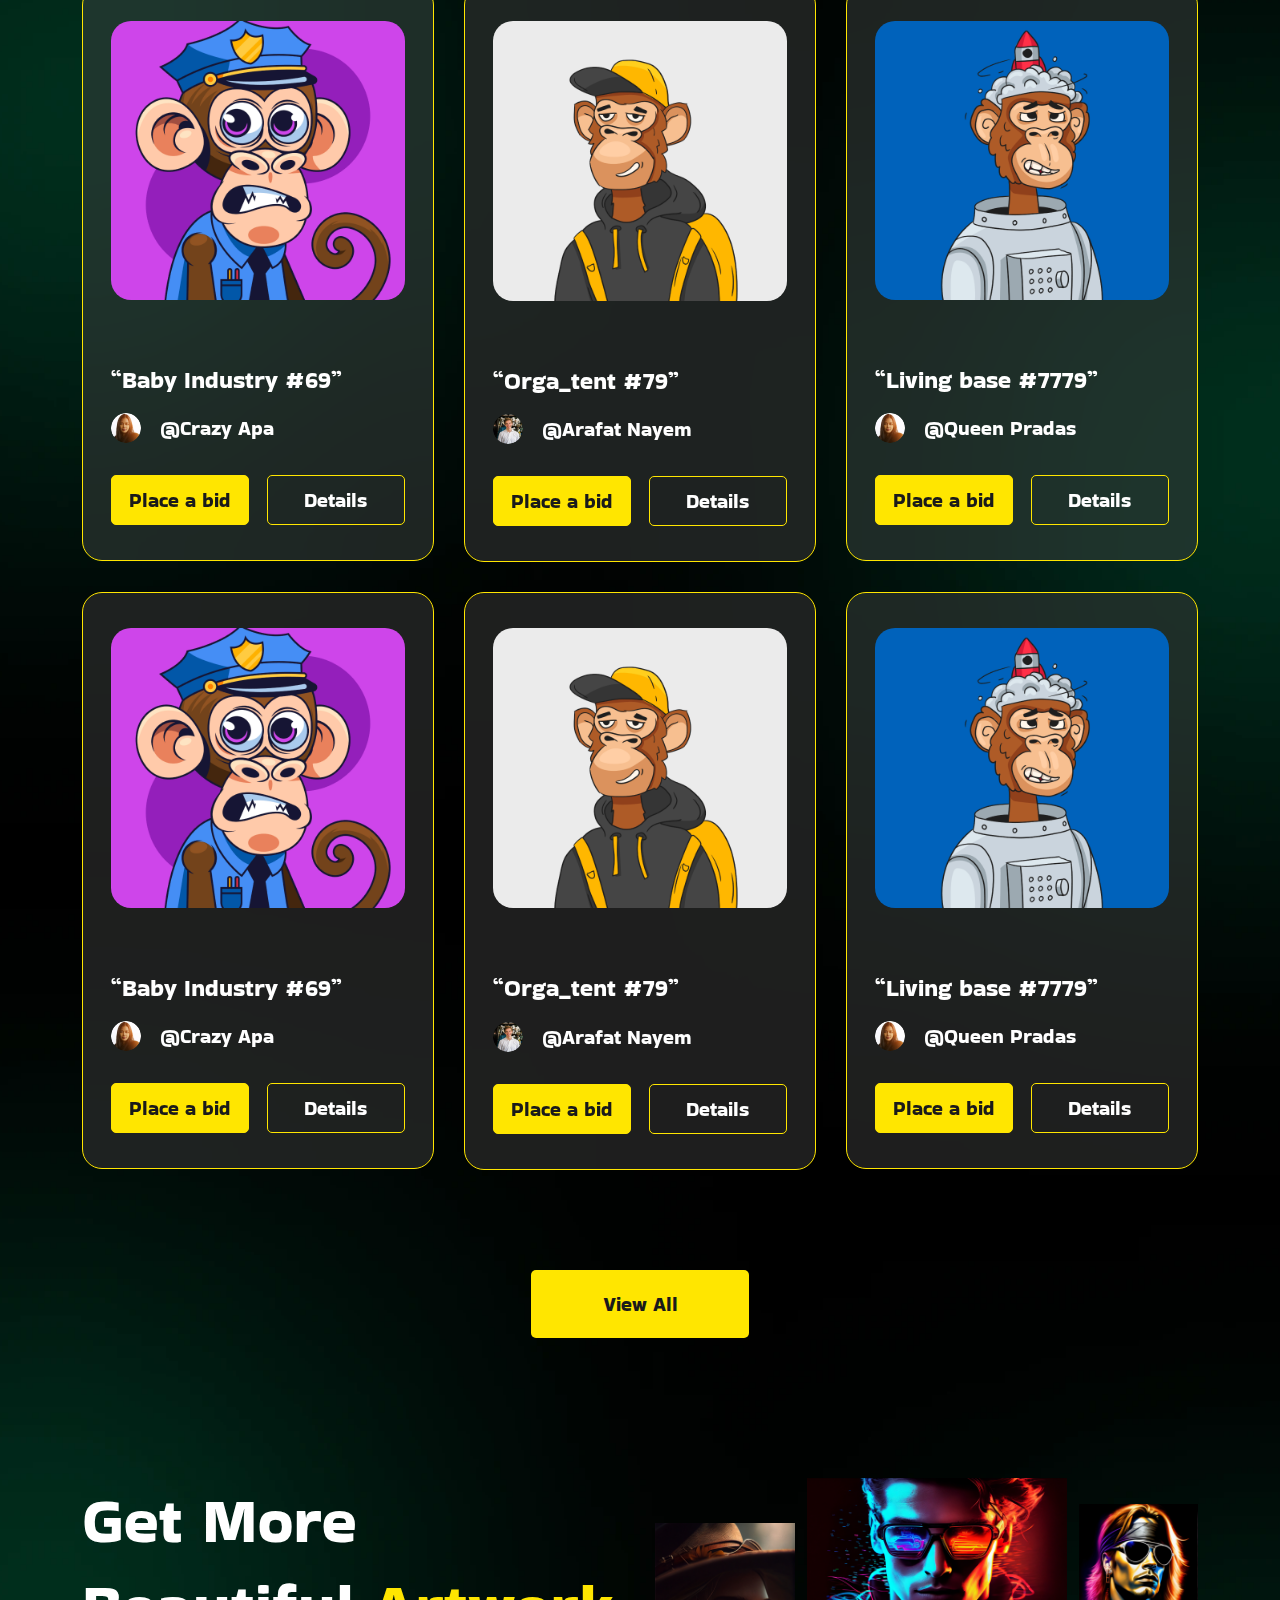
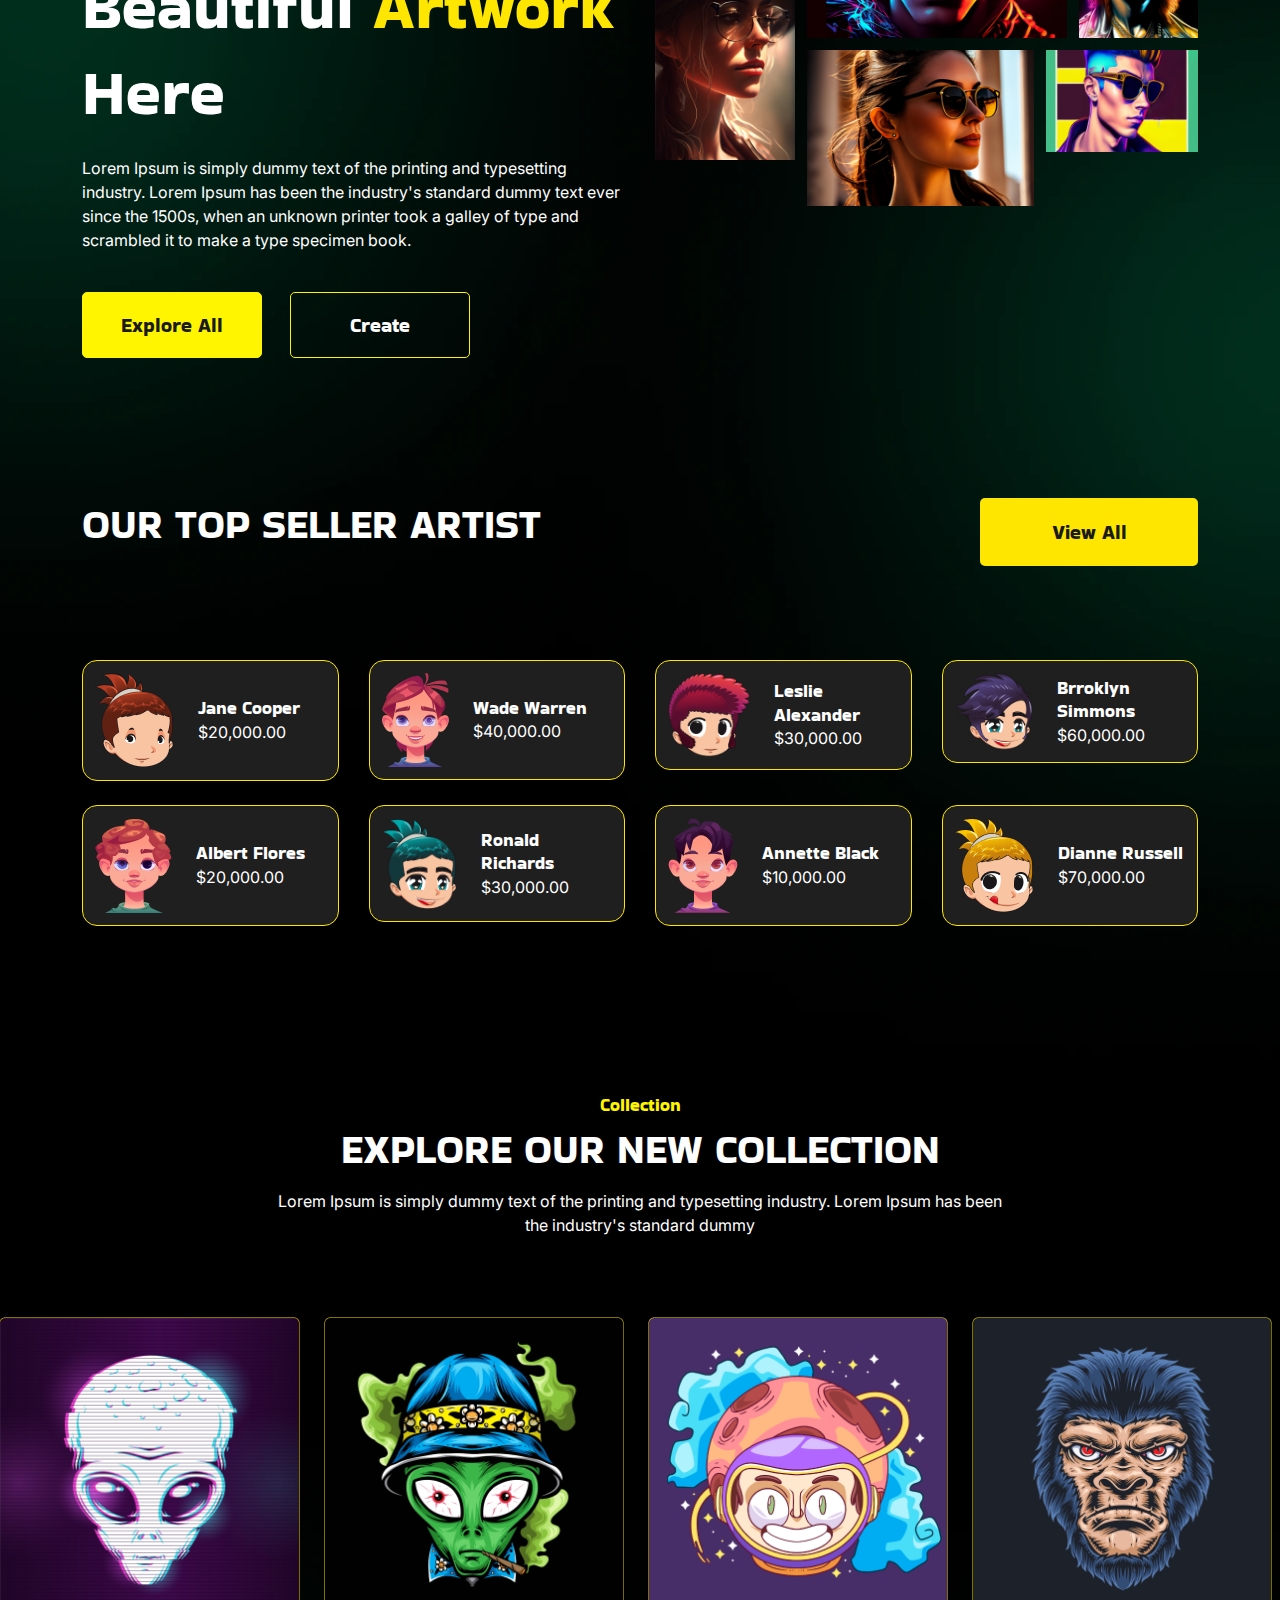
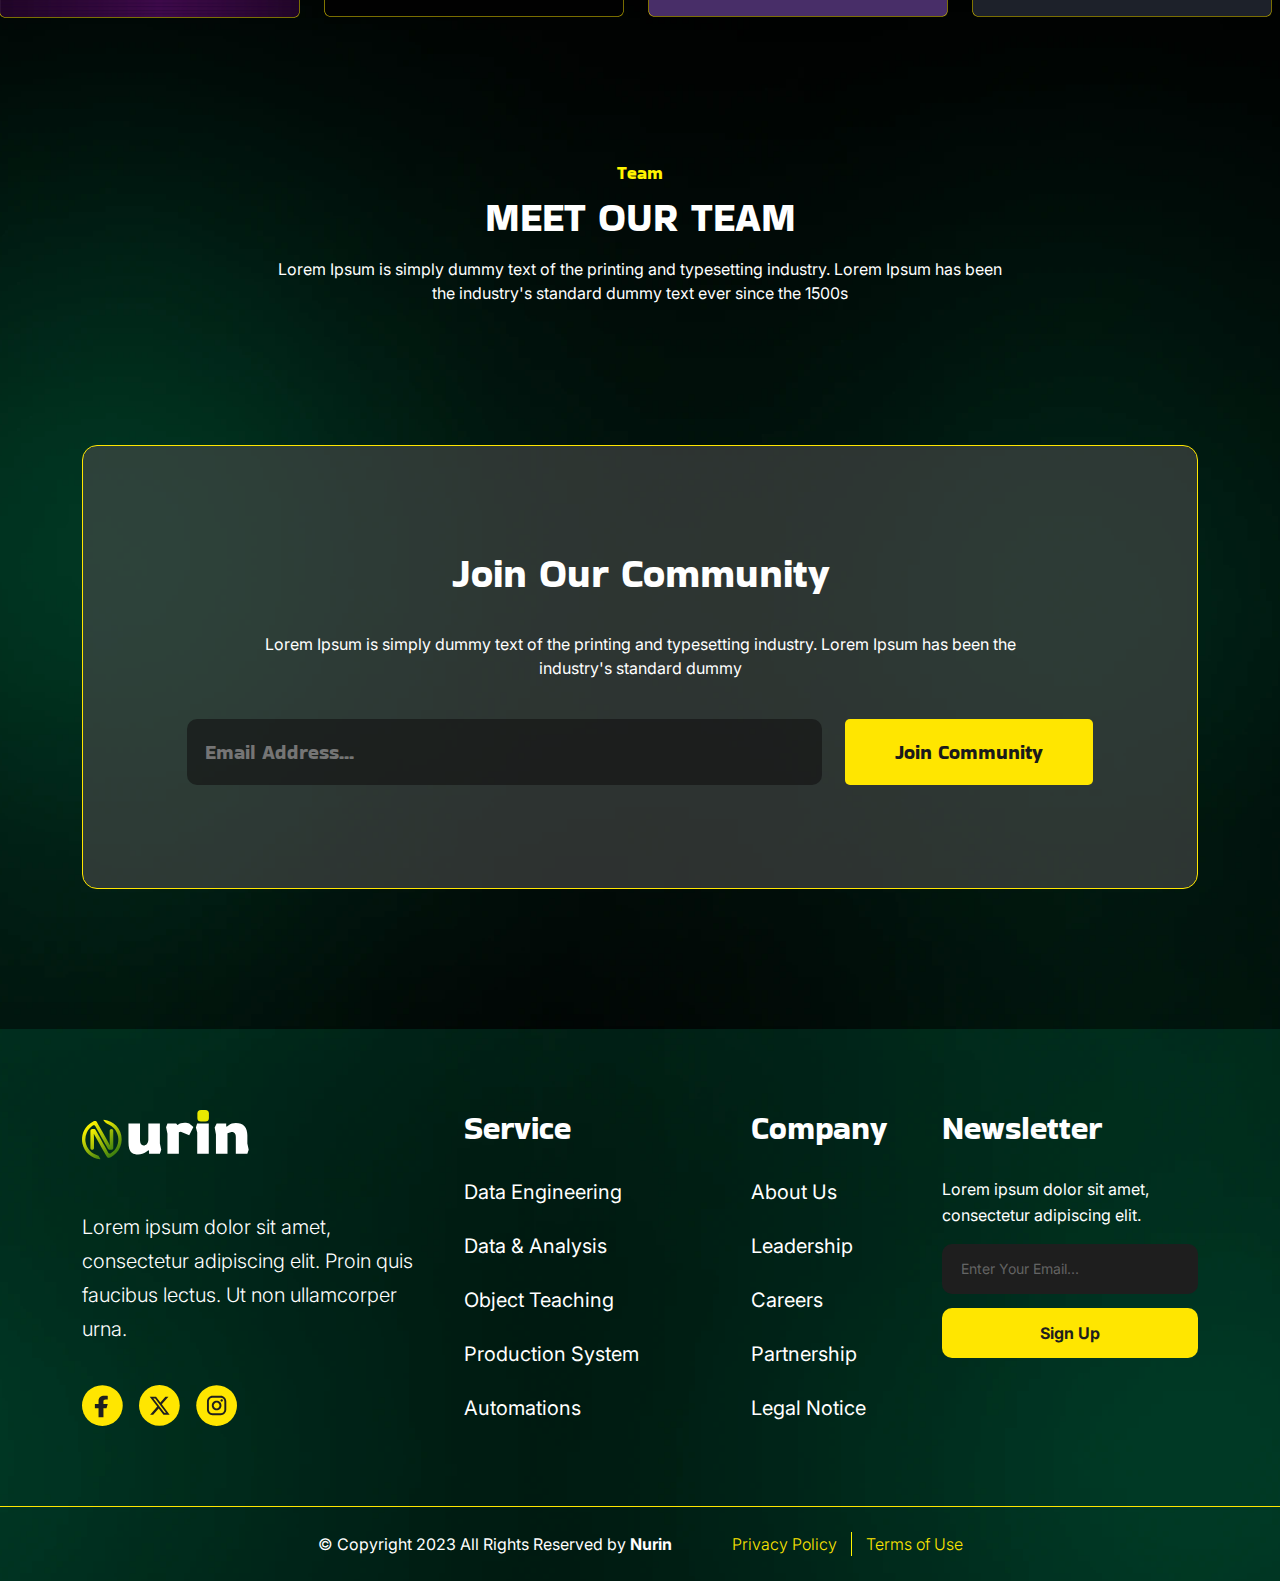
==== commit d4f48b19: "modified" ====
--- a/index.html
+++ b/index.html
@@ -723,12 +723,75 @@
             </div>
             <div class="top-seller-content">
                 <div class="row">
-                    <div class="col-md-3">
+                    <div class="col-xl-3 col-lg-4 col-sm-6">
                         <div class="top-seller-card">
-                            <div class="top-seller-img"><img src="" alt=""></div>
+                            <div class="top-seller-img"><img src="./assets/images/top-seller/1.png" alt="img"></div>
                             <div class="top-seller-text">
                                 <h5>Jane Cooper</h5>
                                 <p>$20,000.00</p>
+                            </div>
+                        </div>
+                    </div>
+                    <div class="col-xl-3 col-lg-4 col-sm-6">
+                        <div class="top-seller-card">
+                            <div class="top-seller-img"><img src="./assets/images/top-seller/2.png" alt="img"></div>
+                            <div class="top-seller-text">
+                                <h5>Wade Warren</h5>
+                                <p>$40,000.00</p>
+                            </div>
+                        </div>
+                    </div>
+                    <div class="col-xl-3 col-lg-4 col-sm-6">
+                        <div class="top-seller-card">
+                            <div class="top-seller-img"><img src="./assets/images/top-seller/3.png" alt="img"></div>
+                            <div class="top-seller-text">
+                                <h5>Leslie Alexander</h5>
+                                <p>$30,000.00</p>
+                            </div>
+                        </div>
+                    </div>
+                    <div class="col-xl-3 col-lg-4 col-sm-6">
+                        <div class="top-seller-card">
+                            <div class="top-seller-img"><img src="./assets/images/top-seller/4.png" alt="img"></div>
+                            <div class="top-seller-text">
+                                <h5>Brroklyn Simmons</h5>
+                                <p>$60,000.00</p>
+                            </div>
+                        </div>
+                    </div>
+                    <div class="col-xl-3 col-lg-4 col-sm-6">
+                        <div class="top-seller-card">
+                            <div class="top-seller-img"><img src="./assets/images/top-seller/5.png" alt="img"></div>
+                            <div class="top-seller-text">
+                                <h5>Albert Flores</h5>
+                                <p>$20,000.00</p>
+                            </div>
+                        </div>
+                    </div>
+                    <div class="col-xl-3 col-lg-4 col-sm-6">
+                        <div class="top-seller-card">
+                            <div class="top-seller-img"><img src="./assets/images/top-seller/6.png" alt="img"></div>
+                            <div class="top-seller-text">
+                                <h5>Ronald Richards</h5>
+                                <p>$30,000.00</p>
+                            </div>
+                        </div>
+                    </div>
+                    <div class="col-xl-3 col-lg-4 col-sm-6">
+                        <div class="top-seller-card">
+                            <div class="top-seller-img"><img src="./assets/images/top-seller/7.png" alt="img"></div>
+                            <div class="top-seller-text">
+                                <h5>Annette Black</h5>
+                                <p>$10,000.00</p>
+                            </div>
+                        </div>
+                    </div>
+                    <div class="col-xl-3 col-lg-4 col-sm-6">
+                        <div class="top-seller-card">
+                            <div class="top-seller-img"><img src="./assets/images/top-seller/8.png" alt="img"></div>
+                            <div class="top-seller-text">
+                                <h5>Dianne Russell</h5>
+                                <p>$70,000.00</p>
                             </div>
                         </div>
                     </div>
@@ -778,6 +841,18 @@
     </div>
     <!-- collection-section end -->
 
+    <!-- team section start-->
+    <section class="team-section ed-mt-140">
+        <div class="container">
+            <div class="section-title center">
+                <h4 class="title">Team</h4>
+                <h2>Meet Our Team</h2>
+                <p>Lorem Ipsum is simply dummy text of the printing and typesetting industry. Lorem Ipsum has been the industry's standard dummy text ever since the 1500s</p>    
+            </div>
+        </div>
+    </section>
+    <!-- team section end-->
+
     <!--newsletter section start -->
     <section class="newsletter-section ed-pt-140 ed-pb-140">
         <div class="container">
--- a/assets/css/style.css
+++ b/assets/css/style.css
@@ -29322,6 +29322,10 @@
   display: flex;
   align-items: center;
   justify-content: flex-start;
+  margin-bottom: 24px;
+}
+.top-seller-card .top-seller-img {
+  margin-right: 24px;
 }
 .top-seller-card .top-seller-text h5 {
   margin-bottom: 0;
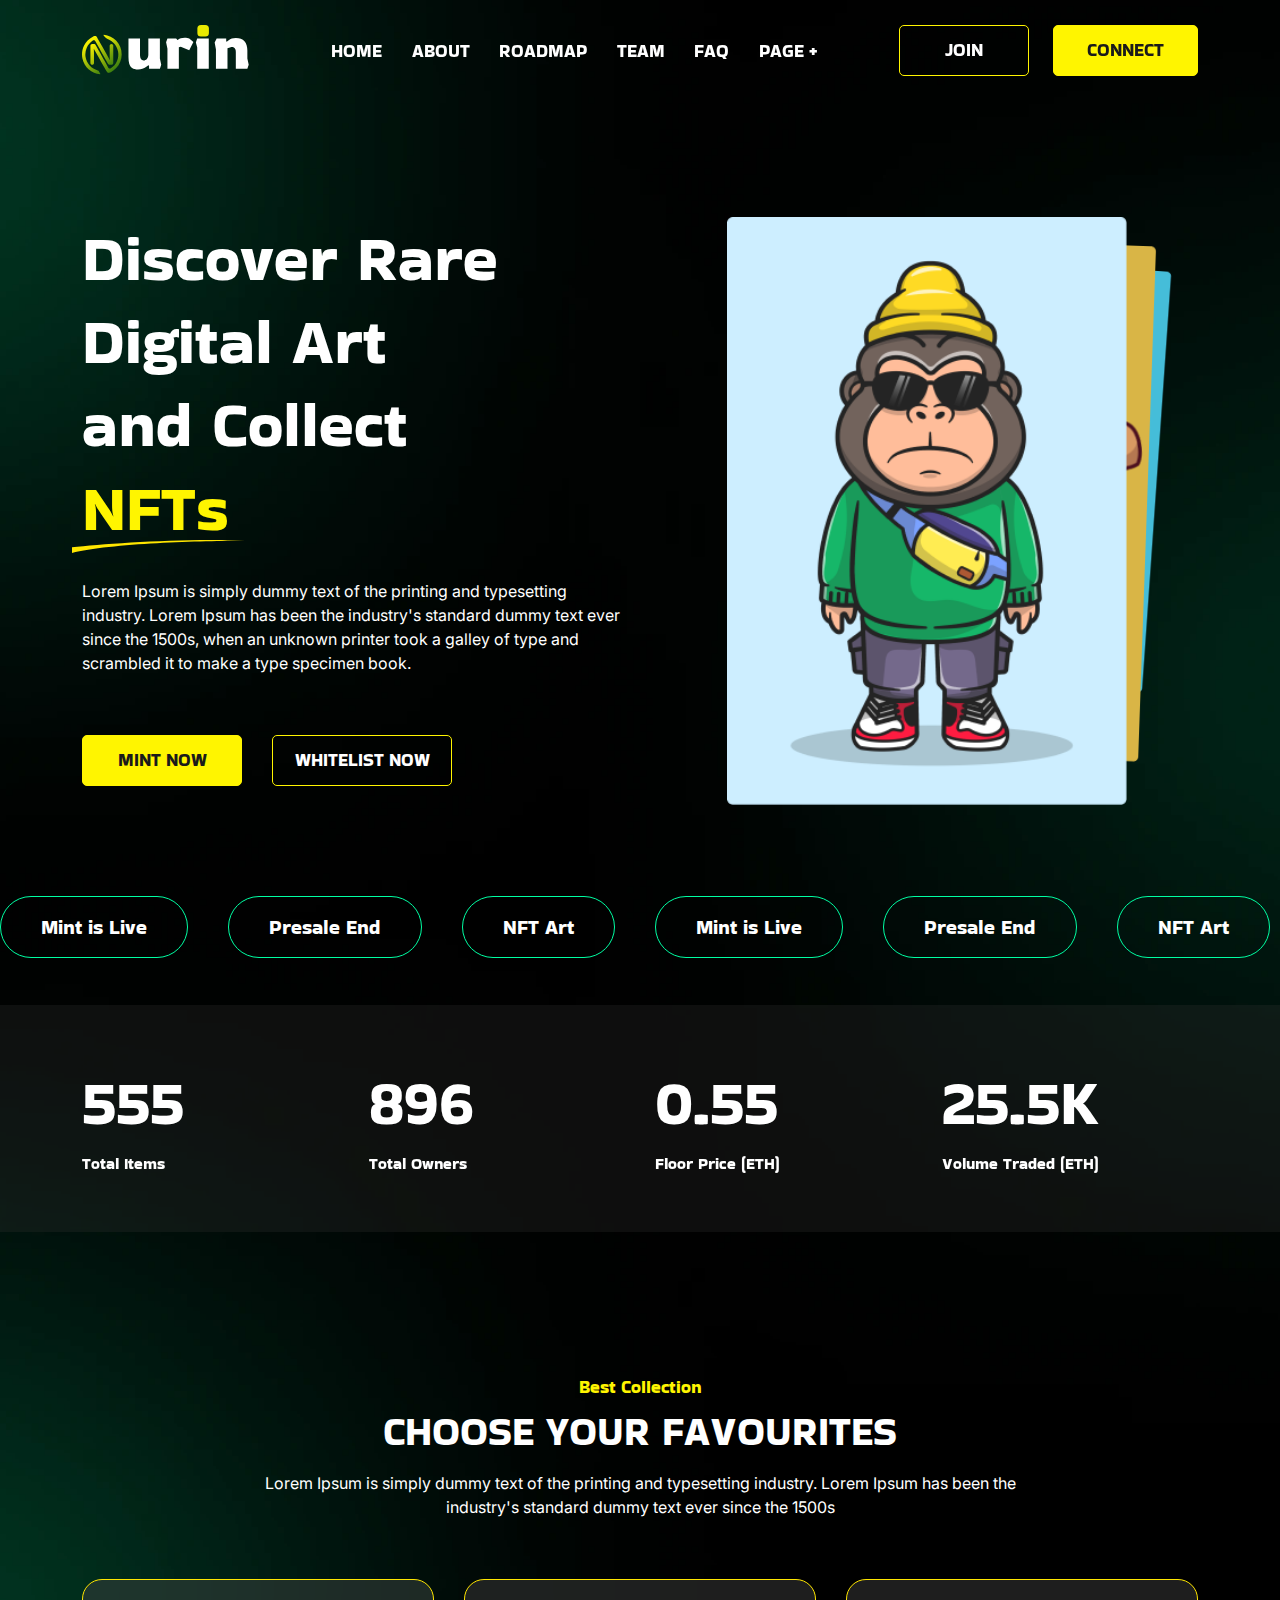
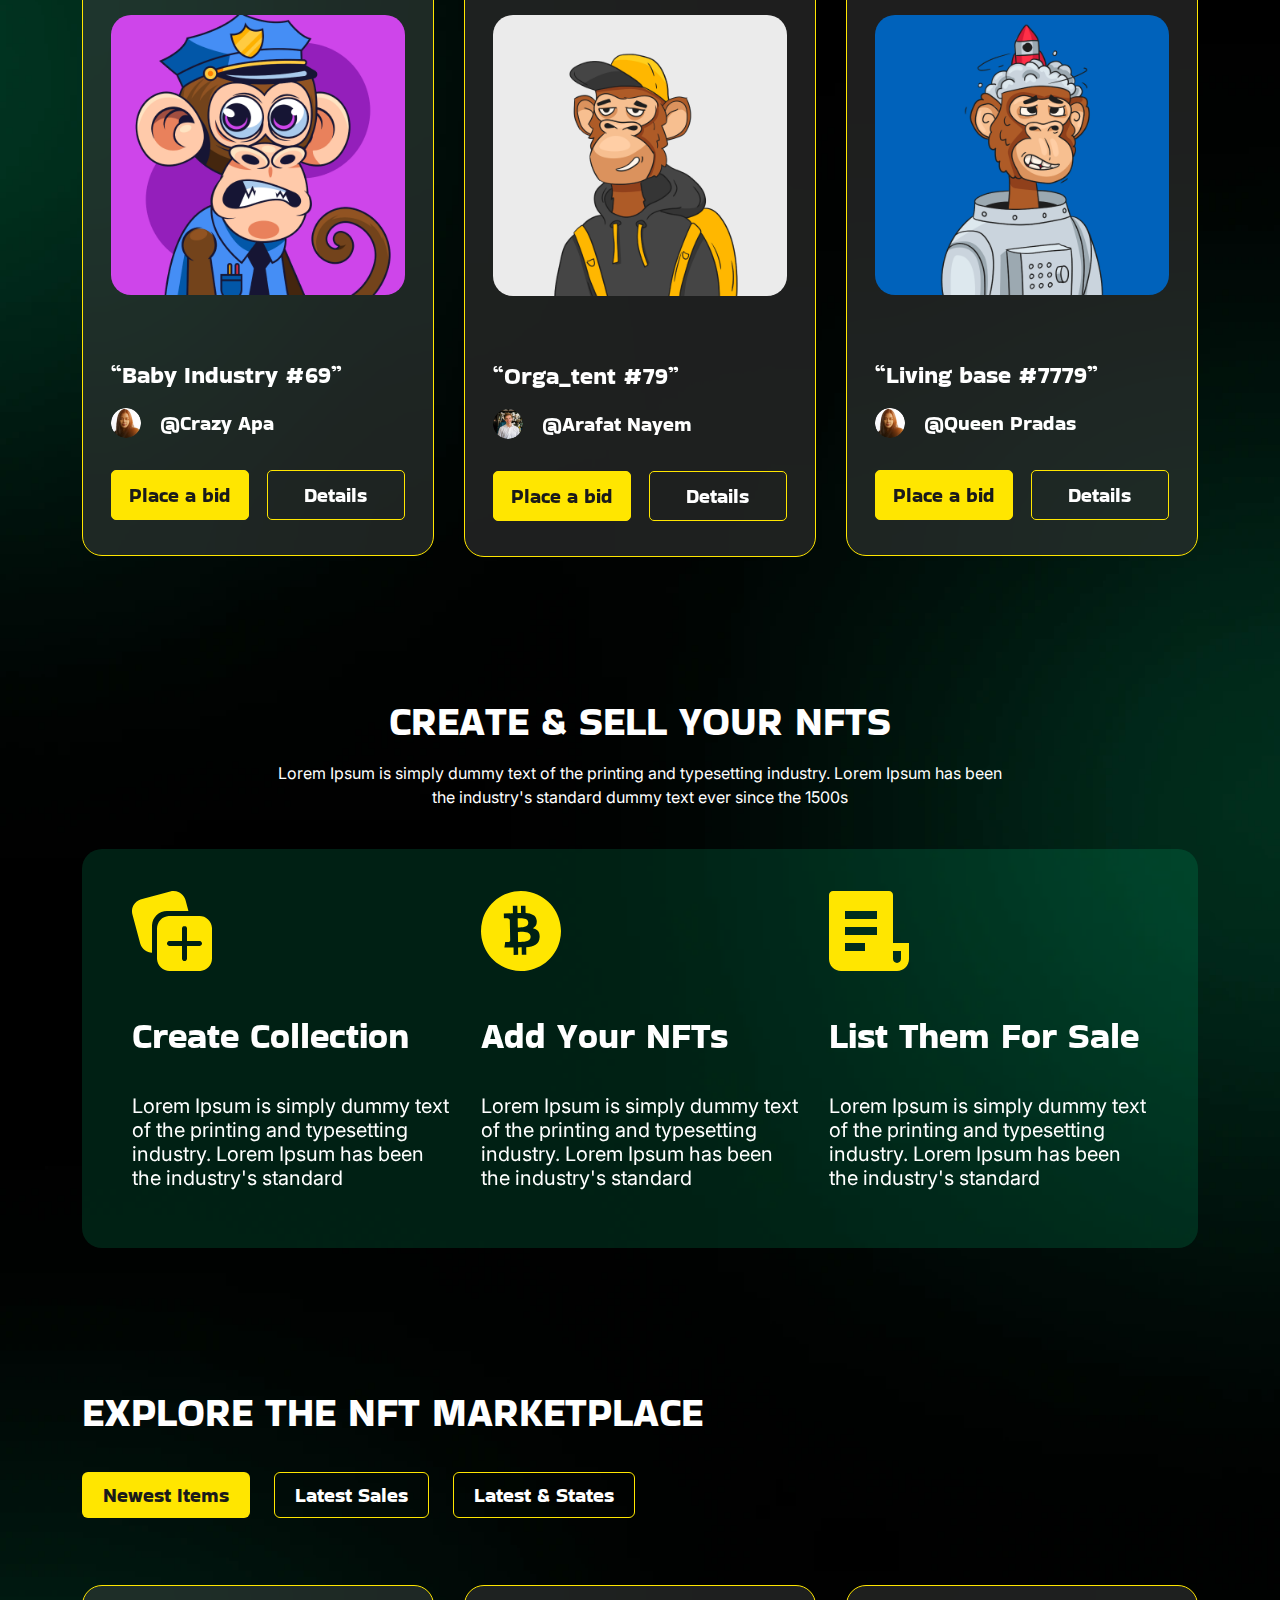
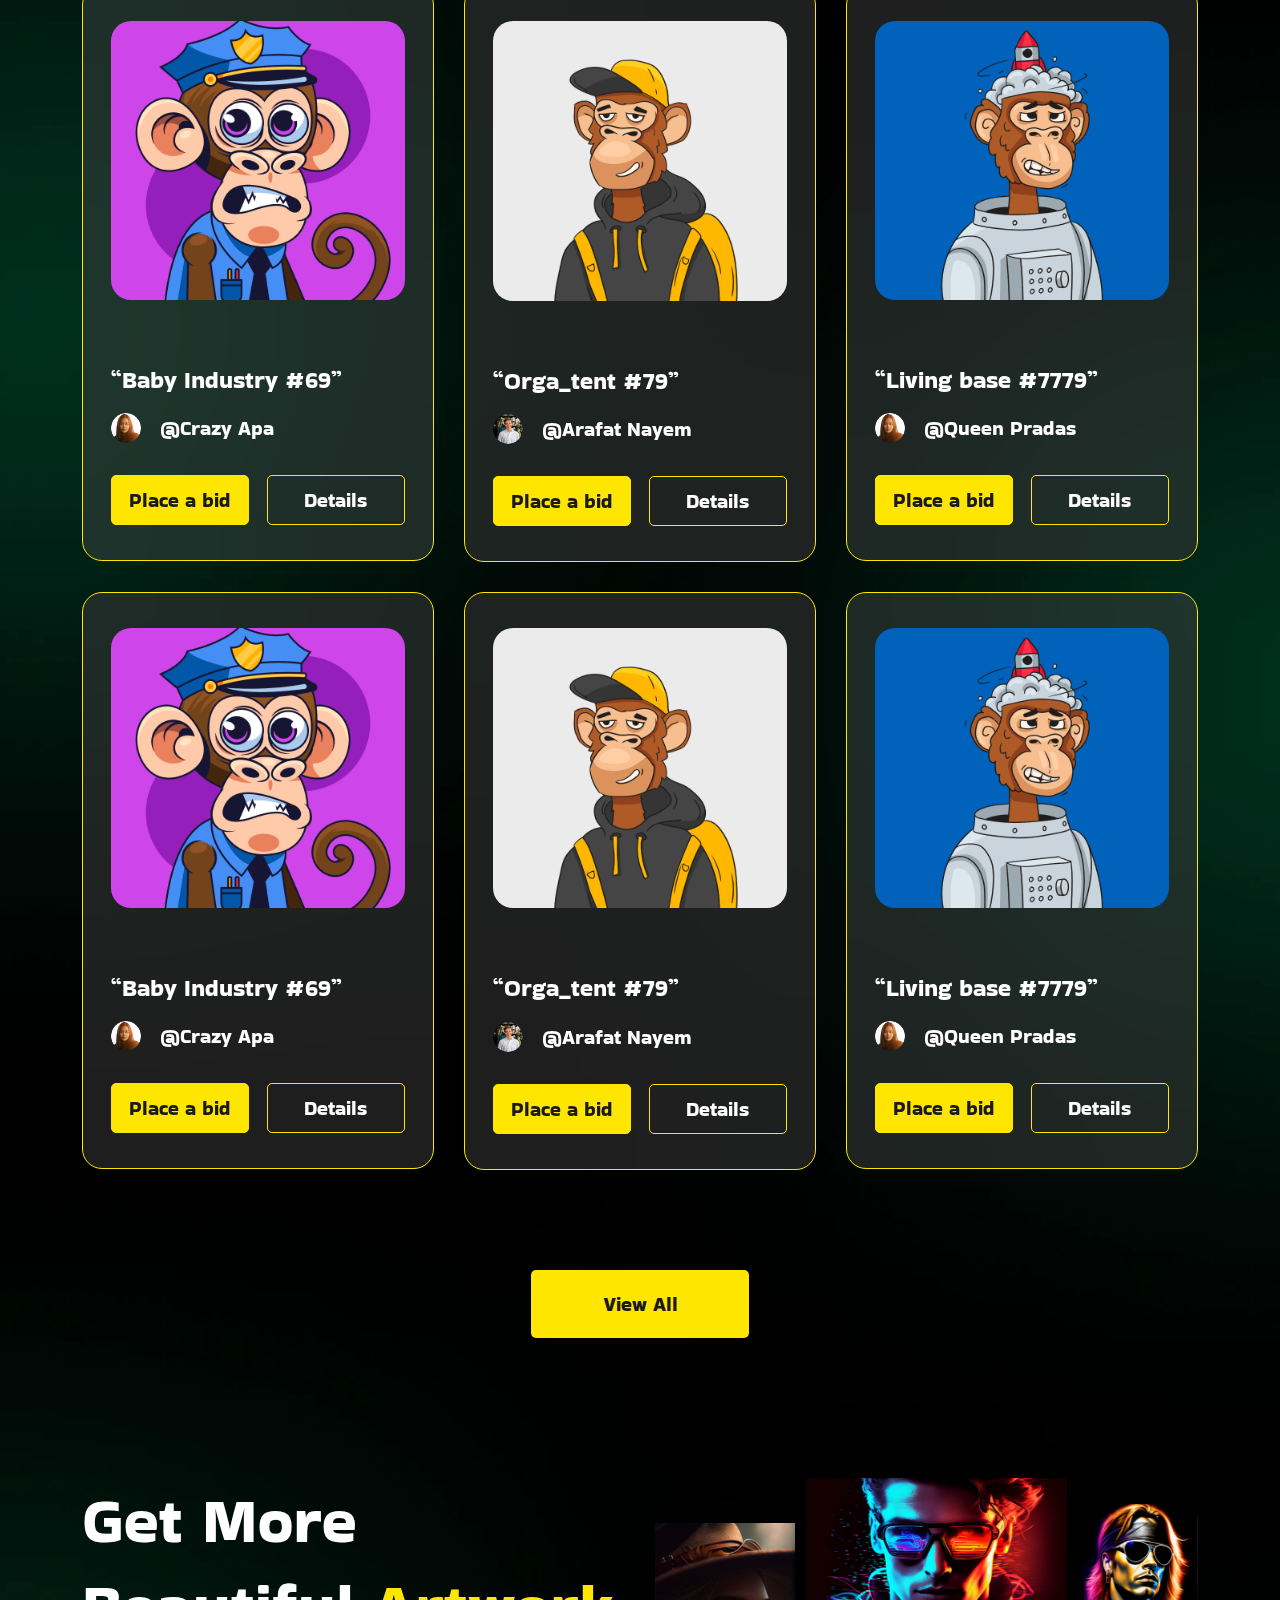
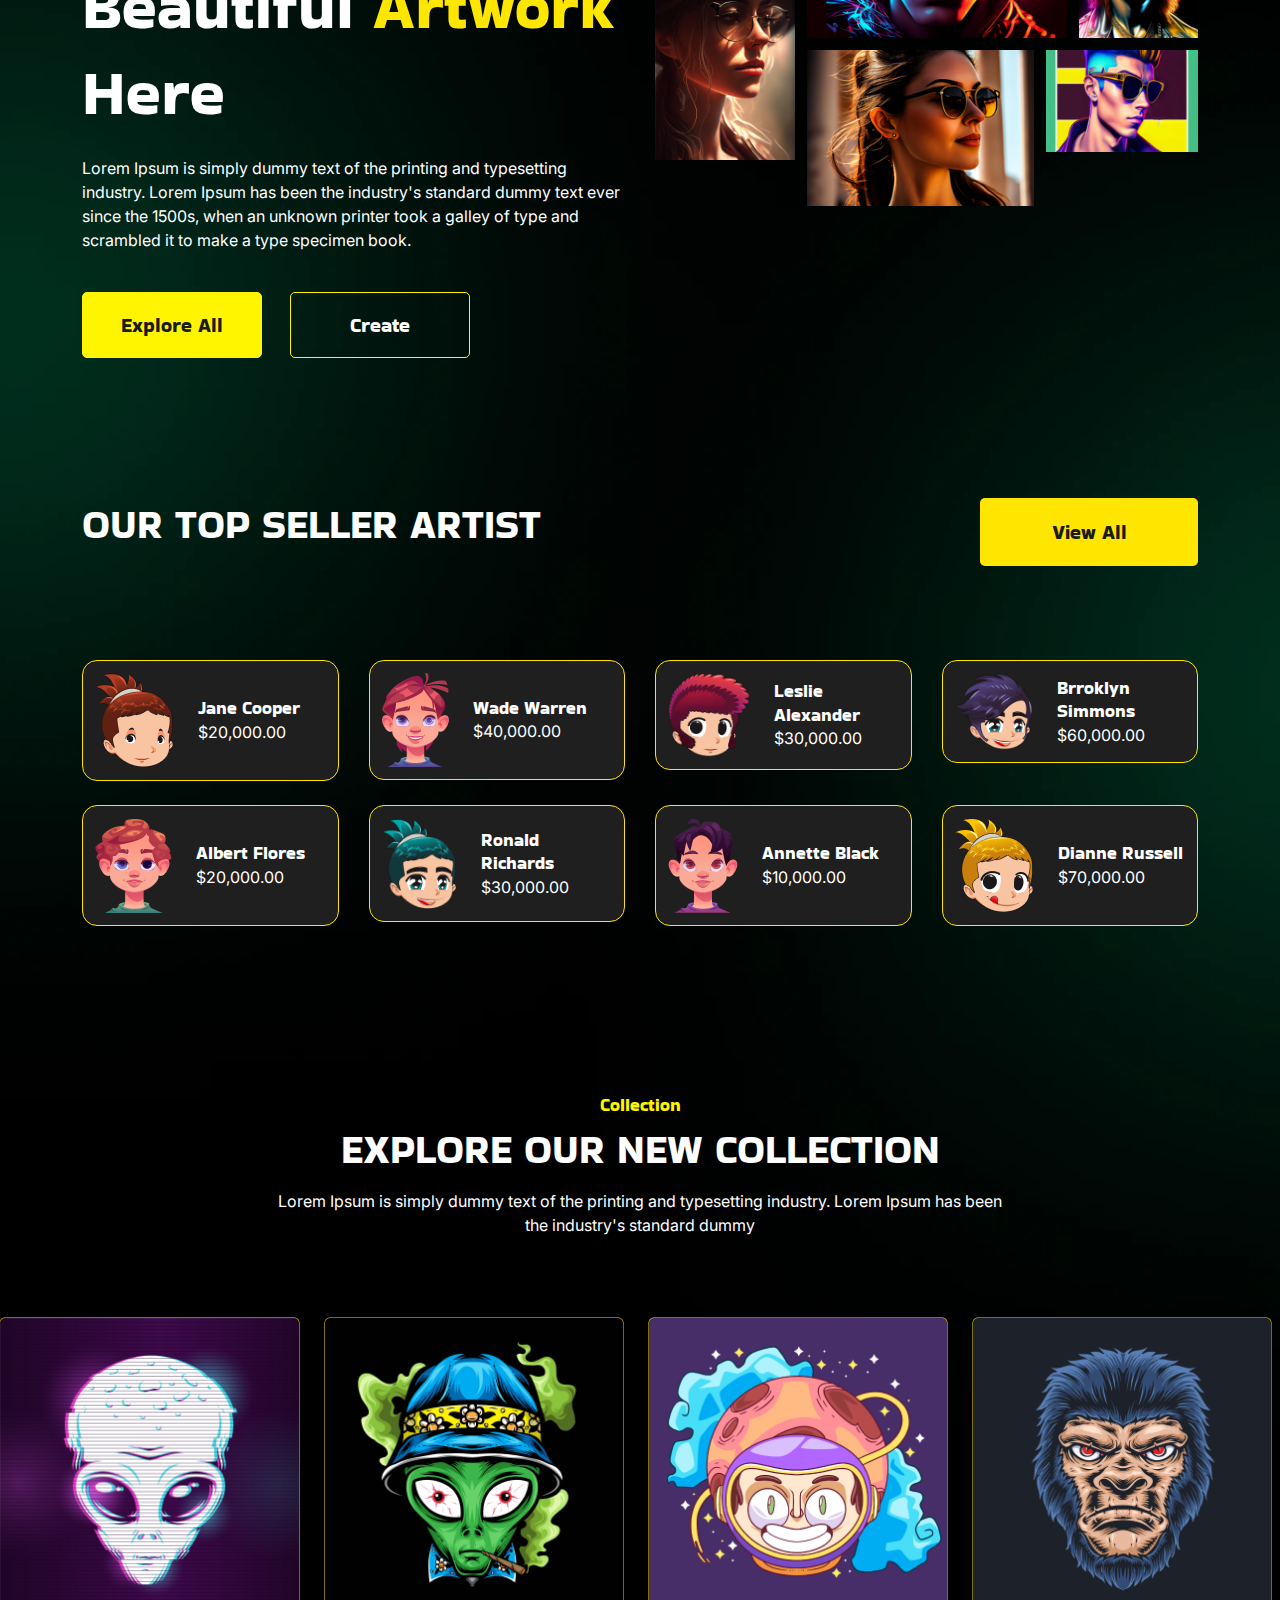
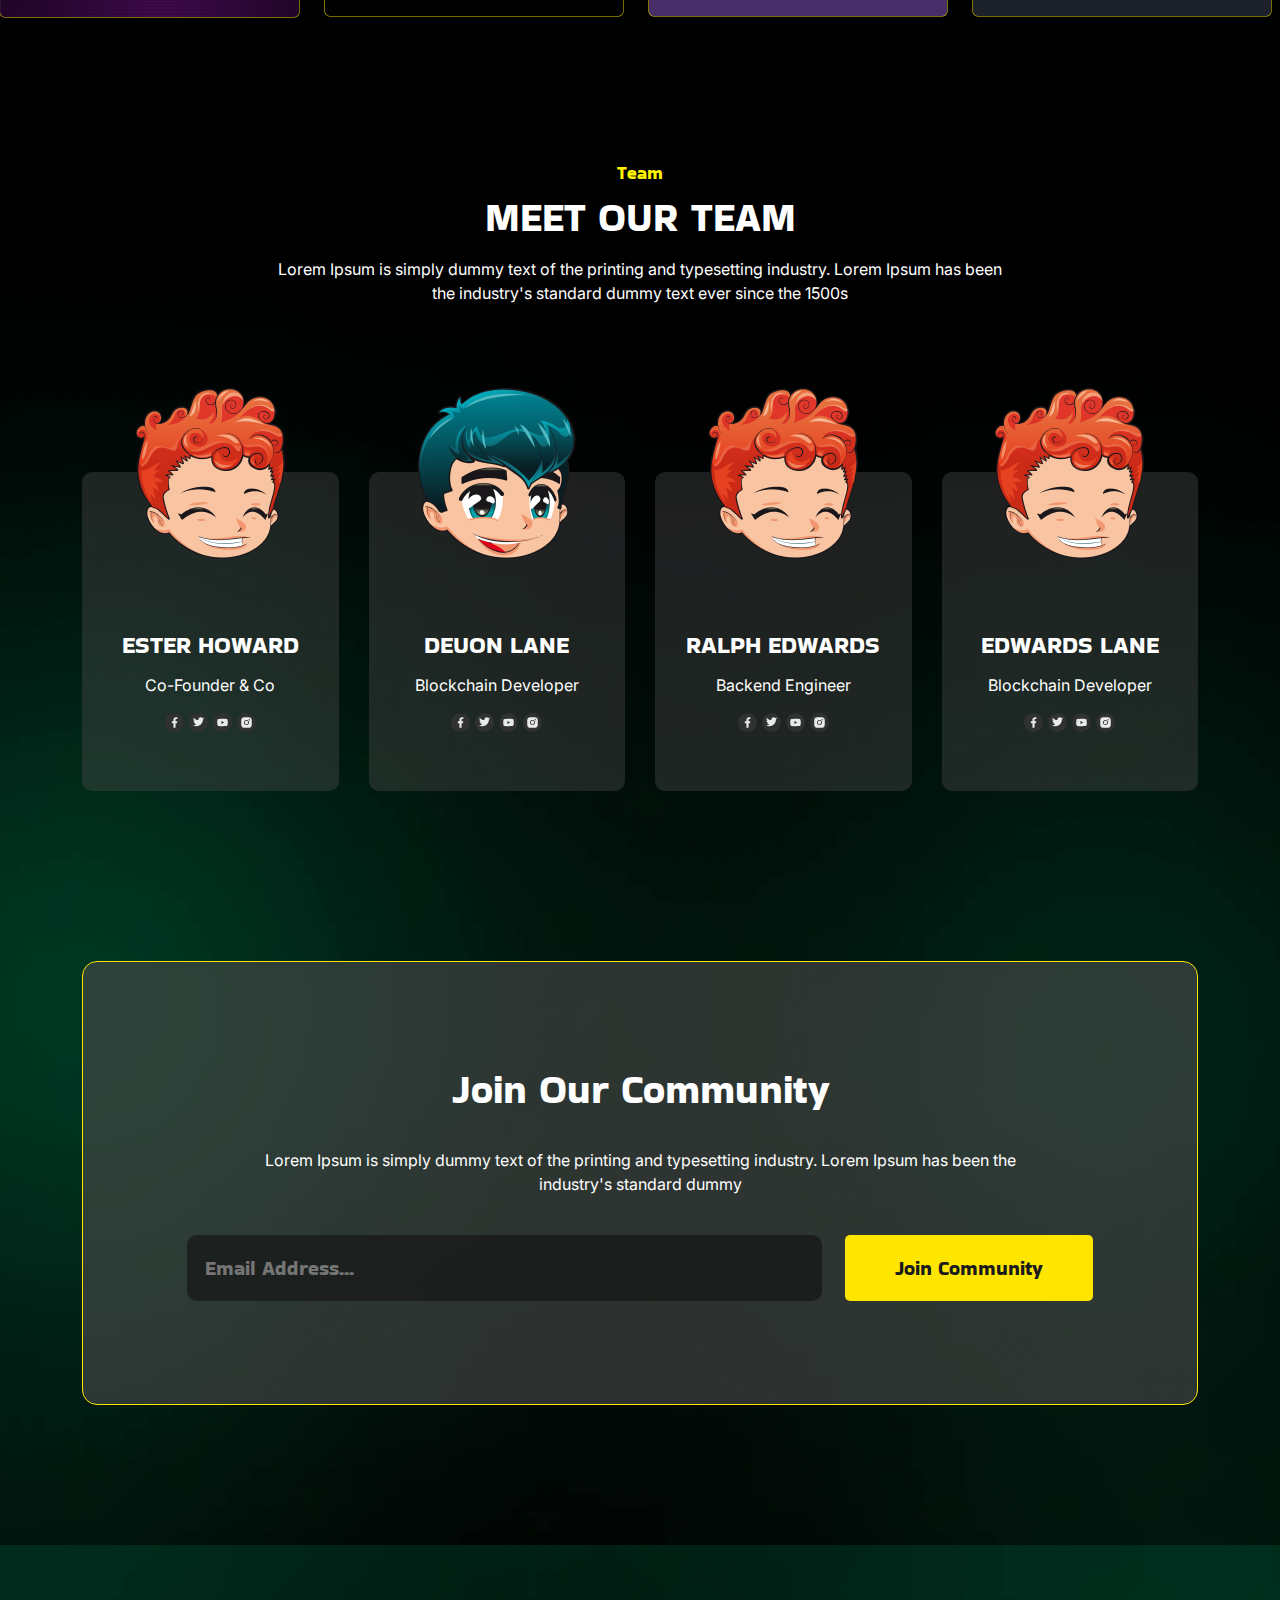
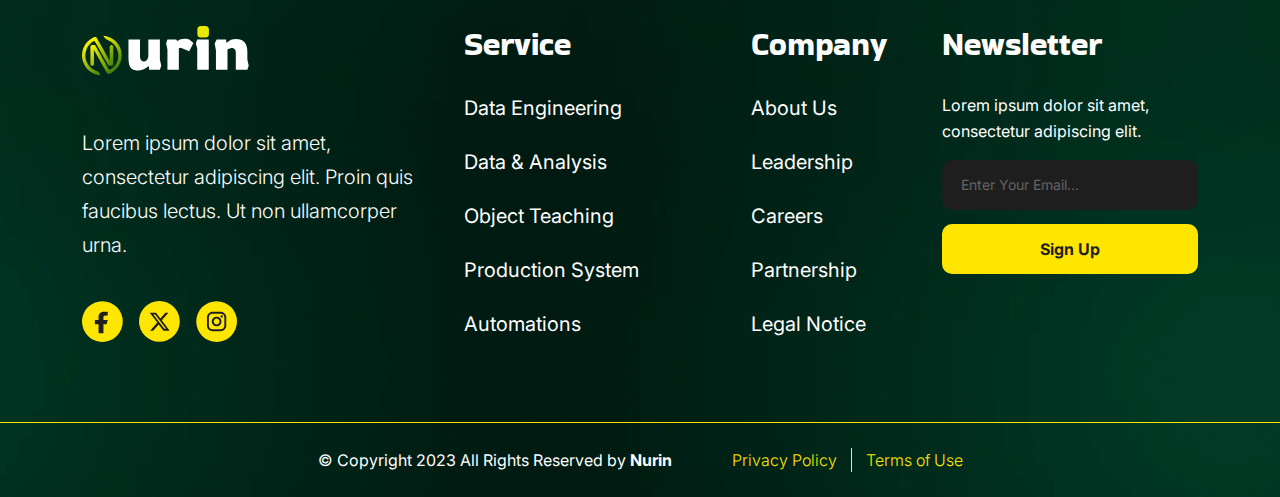
==== commit c81a0d45: "modfied" ====
--- a/index.html
+++ b/index.html
@@ -849,6 +849,78 @@
                 <h2>Meet Our Team</h2>
                 <p>Lorem Ipsum is simply dummy text of the printing and typesetting industry. Lorem Ipsum has been the industry's standard dummy text ever since the 1500s</p>    
             </div>
+            <div class="team-content">
+                <div class="row">
+                    <div class="col-md-3">
+                        <div class="team-card">
+                            <div class="team-img">
+                                <img src="./assets/images/team/team-1.png" alt="team">
+                            </div>
+                            <div class="team-text">
+                                <h4 class="uppercase">Ester Howard</h4>
+                                <p>Co-Founder & Co</p>
+                            </div>
+                            <ul>
+                                <li><a href="#" target="_blank"><img src="./assets/images/icons/facebook-small.svg" alt="icon"></a></li>
+                                <li><a href="#" target="_blank"><img src="./assets/images/icons/x-small.svg" alt="icon"></a></li>
+                                <li><a href="#" target="_blank"><img src="./assets/images/icons/in-small.svg" alt="icon"></a></li>
+                                <li><a href="#" target="_blank"><img src="./assets/images/icons/insta-small.svg" alt="icon"></a></li>
+                            </ul>
+                        </div>
+                    </div>
+                    <div class="col-md-3">
+                        <div class="team-card">
+                            <div class="team-img">
+                                <img src="./assets/images/team/team-2.png" alt="team">
+                            </div>
+                            <div class="team-text">
+                                <h4 class="uppercase">Deuon Lane</h4>
+                                <p>Blockchain Developer</p>
+                            </div>
+                            <ul>
+                                <li><a href="#" target="_blank"><img src="./assets/images/icons/facebook-small.svg" alt="icon"></a></li>
+                                <li><a href="#" target="_blank"><img src="./assets/images/icons/x-small.svg" alt="icon"></a></li>
+                                <li><a href="#" target="_blank"><img src="./assets/images/icons/in-small.svg" alt="icon"></a></li>
+                                <li><a href="#" target="_blank"><img src="./assets/images/icons/insta-small.svg" alt="icon"></a></li>
+                            </ul>
+                        </div>
+                    </div>
+                    <div class="col-md-3">
+                        <div class="team-card">
+                            <div class="team-img">
+                                <img src="./assets/images/team/team-1.png" alt="team">
+                            </div>
+                            <div class="team-text">
+                                <h4 class="uppercase">Ralph Edwards</h4>
+                                <p>Backend Engineer</p>
+                            </div>
+                            <ul>
+                                <li><a href="#" target="_blank"><img src="./assets/images/icons/facebook-small.svg" alt="icon"></a></li>
+                                <li><a href="#" target="_blank"><img src="./assets/images/icons/x-small.svg" alt="icon"></a></li>
+                                <li><a href="#" target="_blank"><img src="./assets/images/icons/in-small.svg" alt="icon"></a></li>
+                                <li><a href="#" target="_blank"><img src="./assets/images/icons/insta-small.svg" alt="icon"></a></li>
+                            </ul>
+                        </div>
+                    </div>
+                    <div class="col-md-3">
+                        <div class="team-card">
+                            <div class="team-img">
+                                <img src="./assets/images/team/team-1.png" alt="team">
+                            </div>
+                            <div class="team-text">
+                                <h4 class="uppercase">Edwards Lane</h4>
+                                <p>Blockchain Developer</p>
+                            </div>
+                            <ul>
+                                <li><a href="#" target="_blank"><img src="./assets/images/icons/facebook-small.svg" alt="icon"></a></li>
+                                <li><a href="#" target="_blank"><img src="./assets/images/icons/x-small.svg" alt="icon"></a></li>
+                                <li><a href="#" target="_blank"><img src="./assets/images/icons/in-small.svg" alt="icon"></a></li>
+                                <li><a href="#" target="_blank"><img src="./assets/images/icons/insta-small.svg" alt="icon"></a></li>
+                            </ul>
+                        </div>
+                    </div>
+                </div>
+            </div>
         </div>
     </section>
     <!-- team section end-->
--- a/assets/css/style.css
+++ b/assets/css/style.css
@@ -29335,6 +29335,51 @@
   margin-bottom: 0;
 }
 
+.team-content {
+  margin-top: 167px;
+}
+
+.team-card {
+  border-radius: 10px;
+  background: rgba(75, 75, 75, 0.4);
+  text-align: center;
+  padding-top: 153px;
+  position: relative;
+  display: flex;
+  align-items: center;
+  justify-content: center;
+  flex-direction: column;
+  padding-bottom: 59px;
+  margin-bottom: 30px;
+}
+.team-card .team-img {
+  margin: auto;
+  position: absolute;
+  top: -85px;
+}
+.team-card ul {
+  padding: 0px;
+  list-style: none;
+  margin: 0px;
+  display: flex;
+  align-items: center;
+  justify-content: center;
+  gap: 5px;
+}
+.team-card ul li a {
+  height: 19px;
+  width: 19px;
+  border-radius: 50%;
+  display: flex;
+  align-items: center;
+  justify-content: center;
+  background: #303131;
+  border: 1px solid transparent;
+}
+.team-card ul li a:hover {
+  border: 1px solid #FFE600;
+}
+
 /*--------------------------------
 07. footer Style
 --------------------------------*/
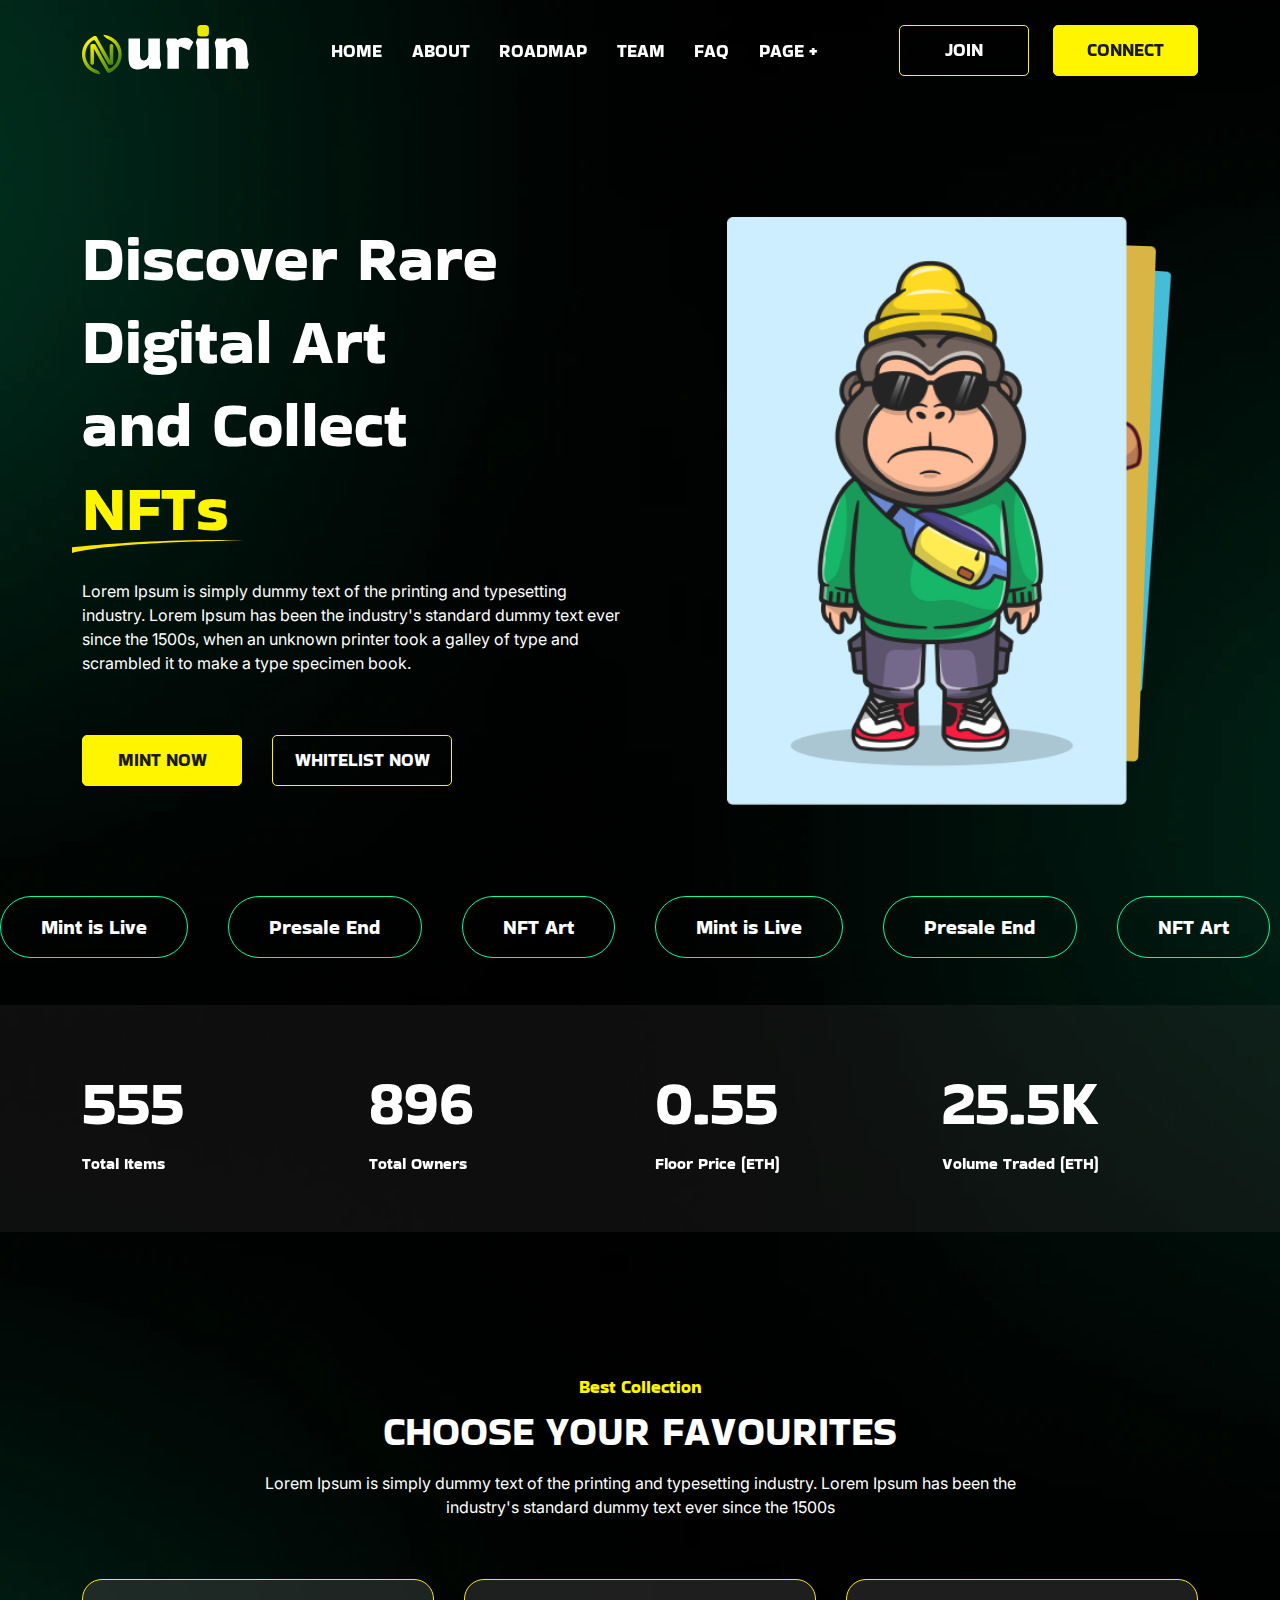
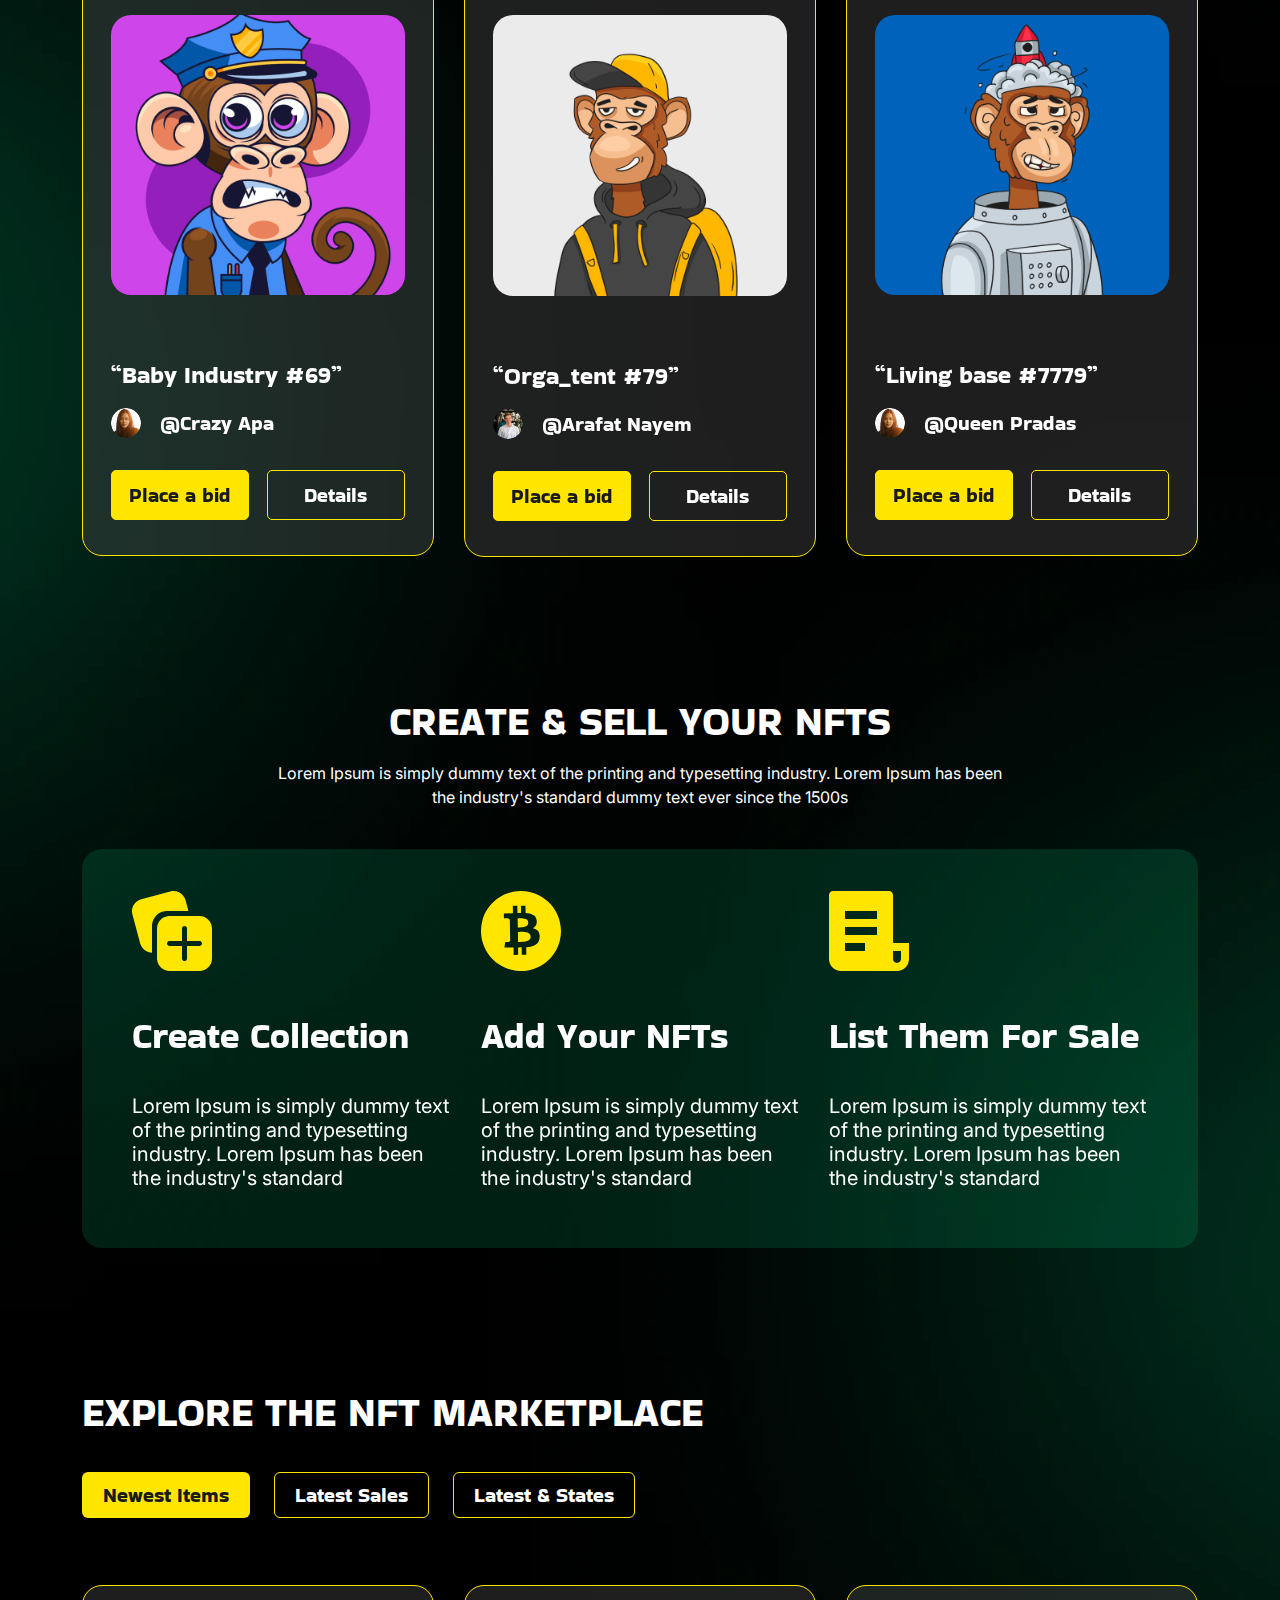
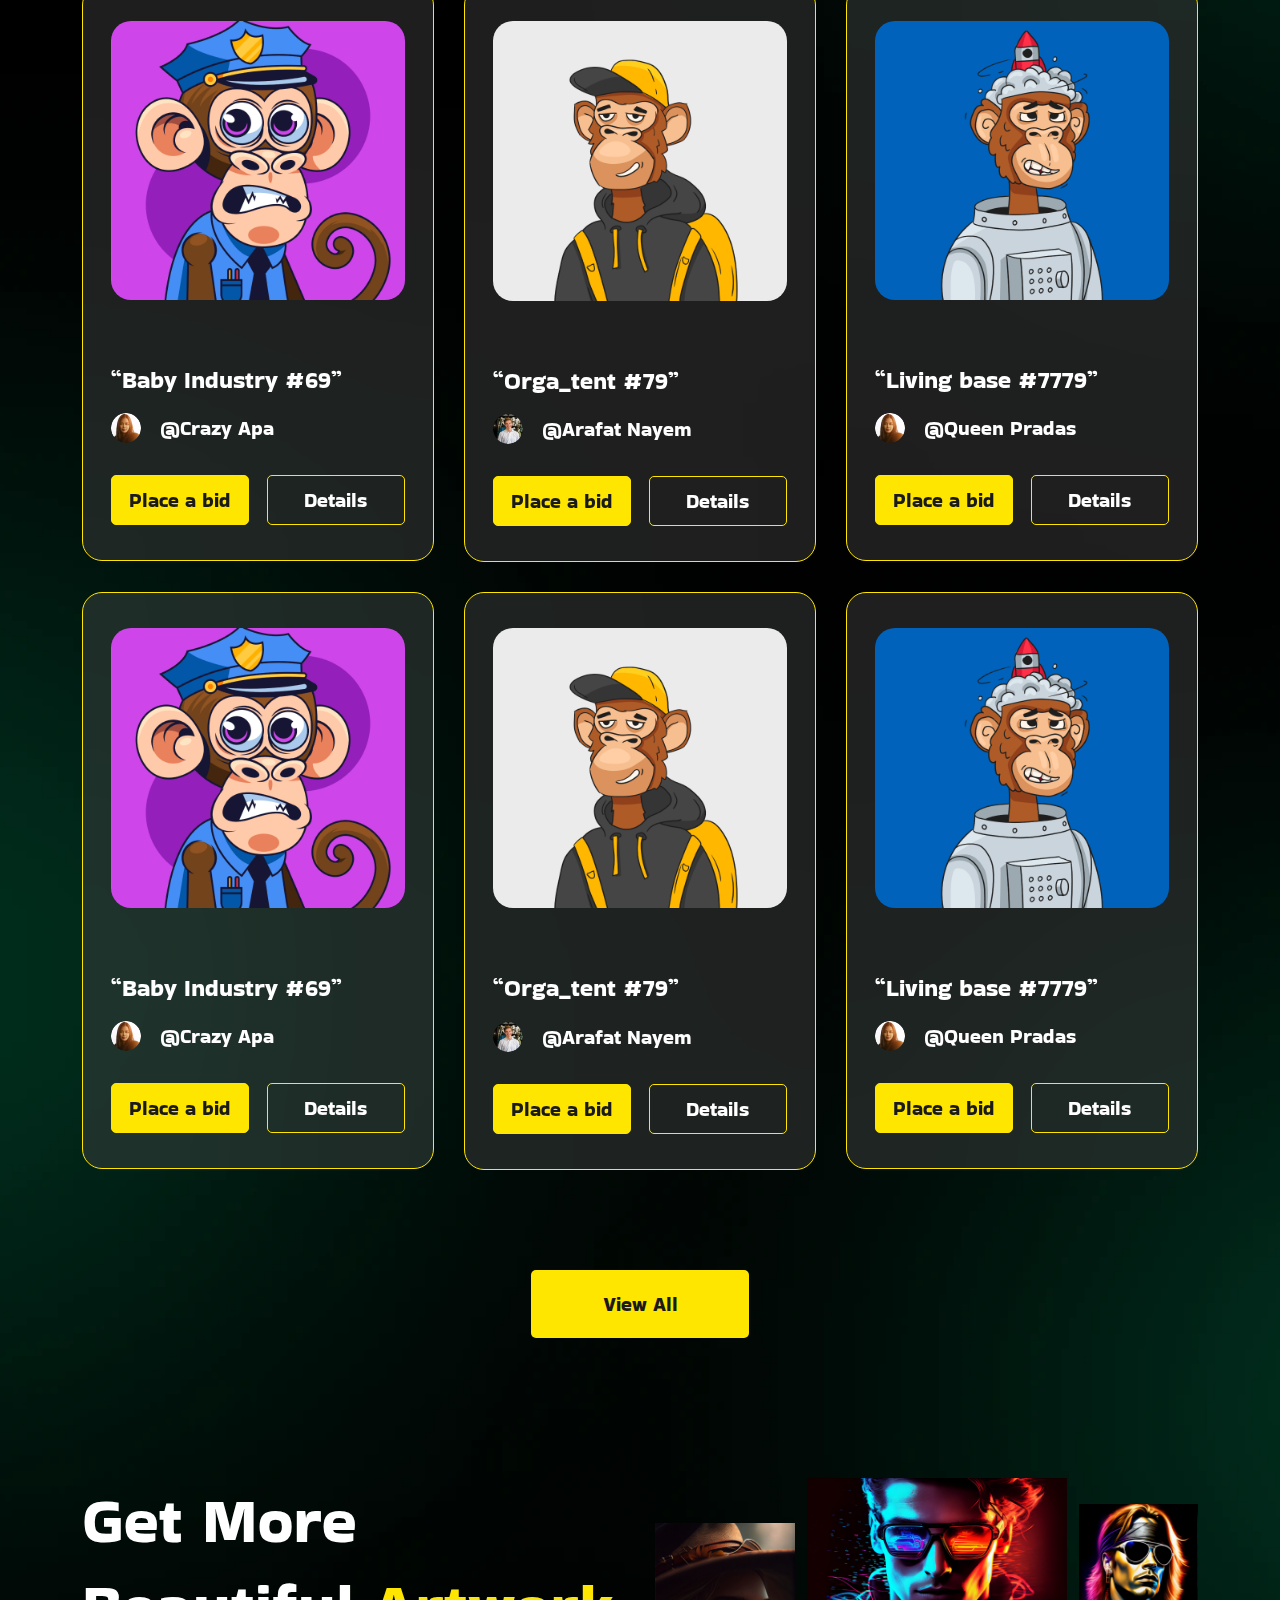
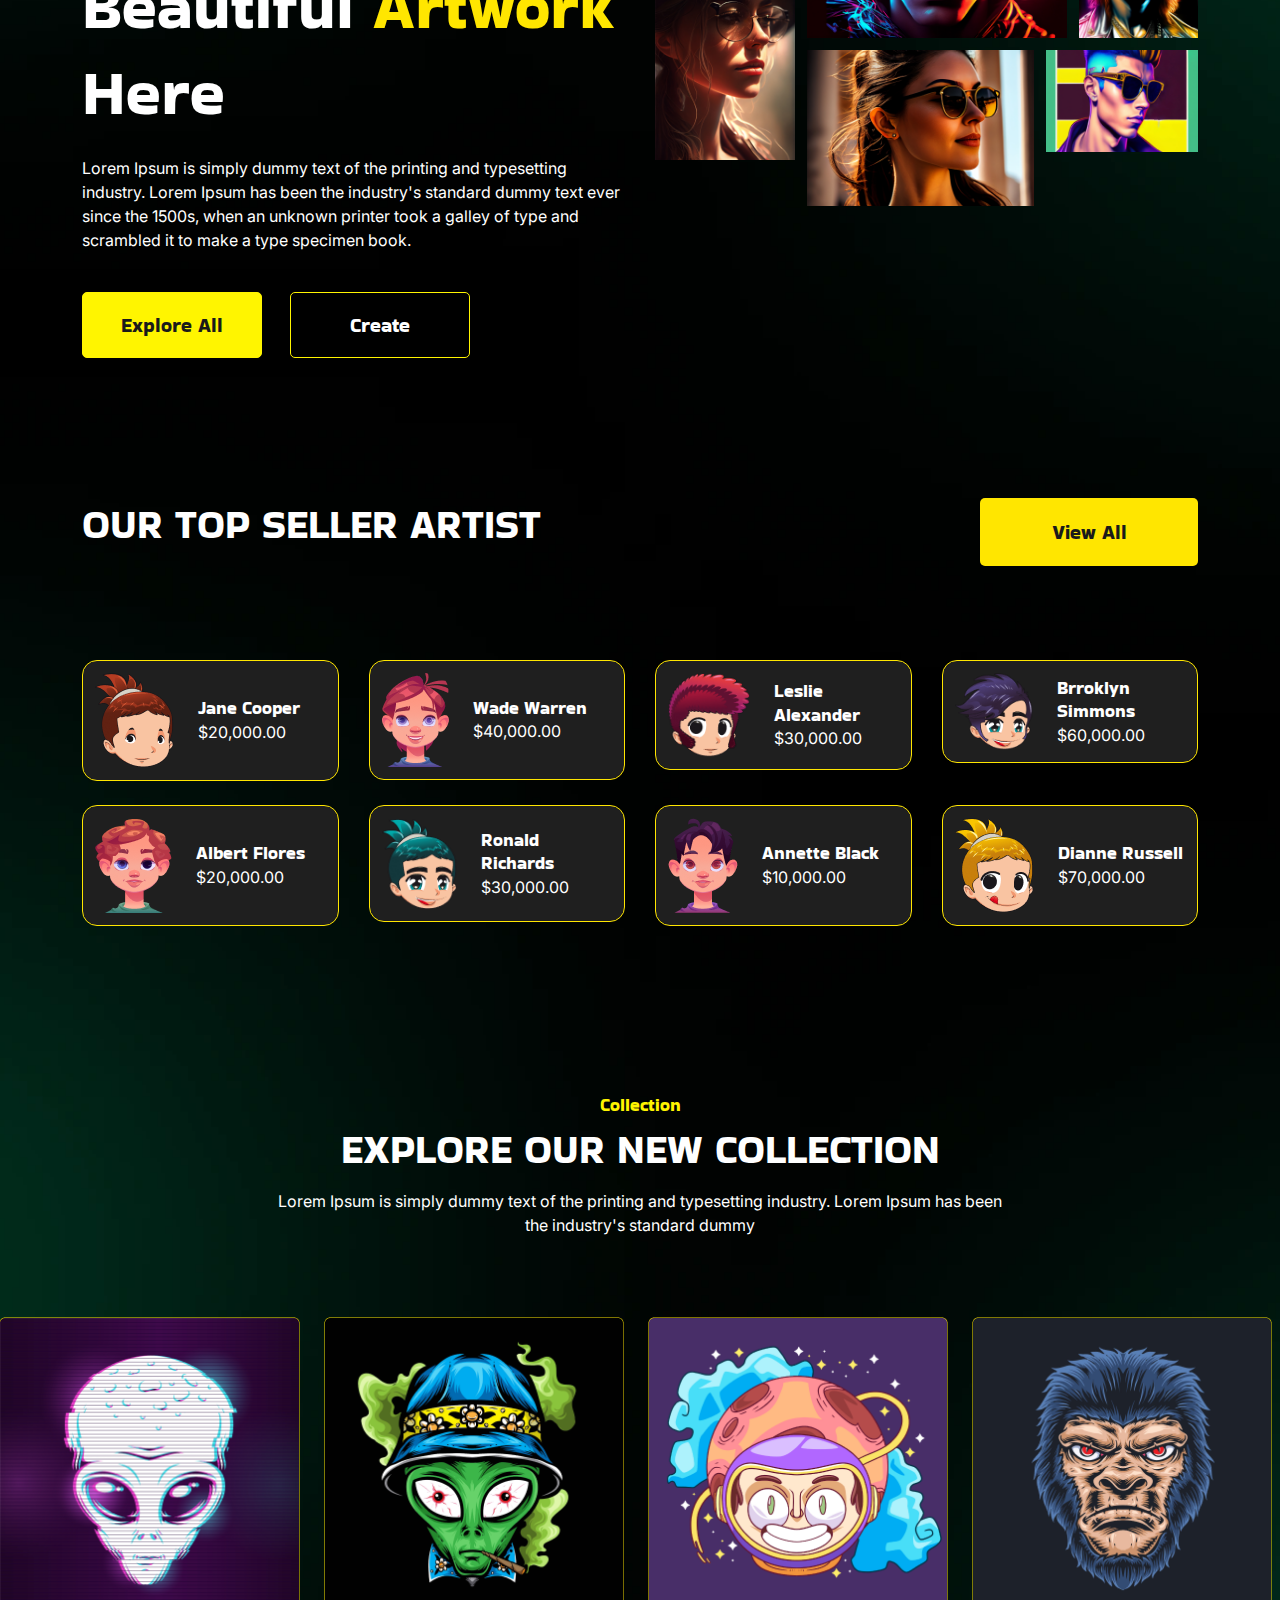
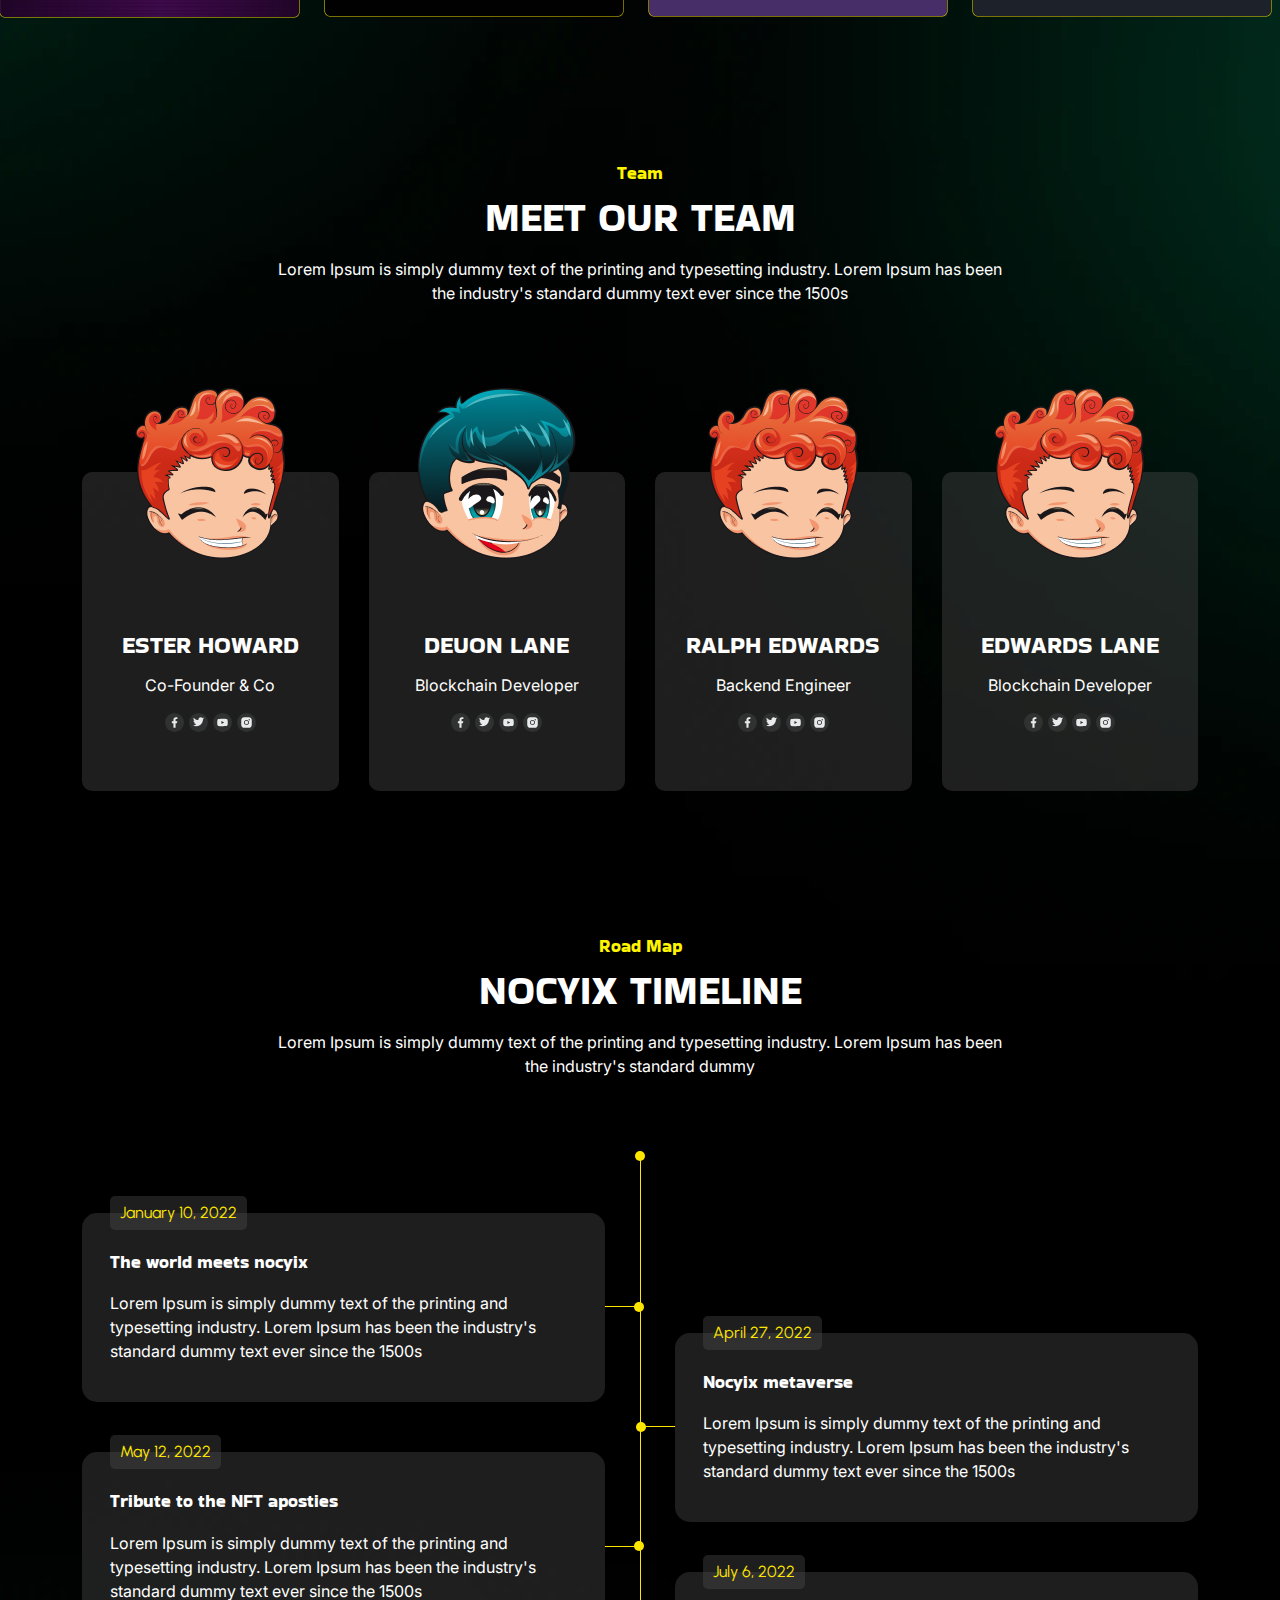
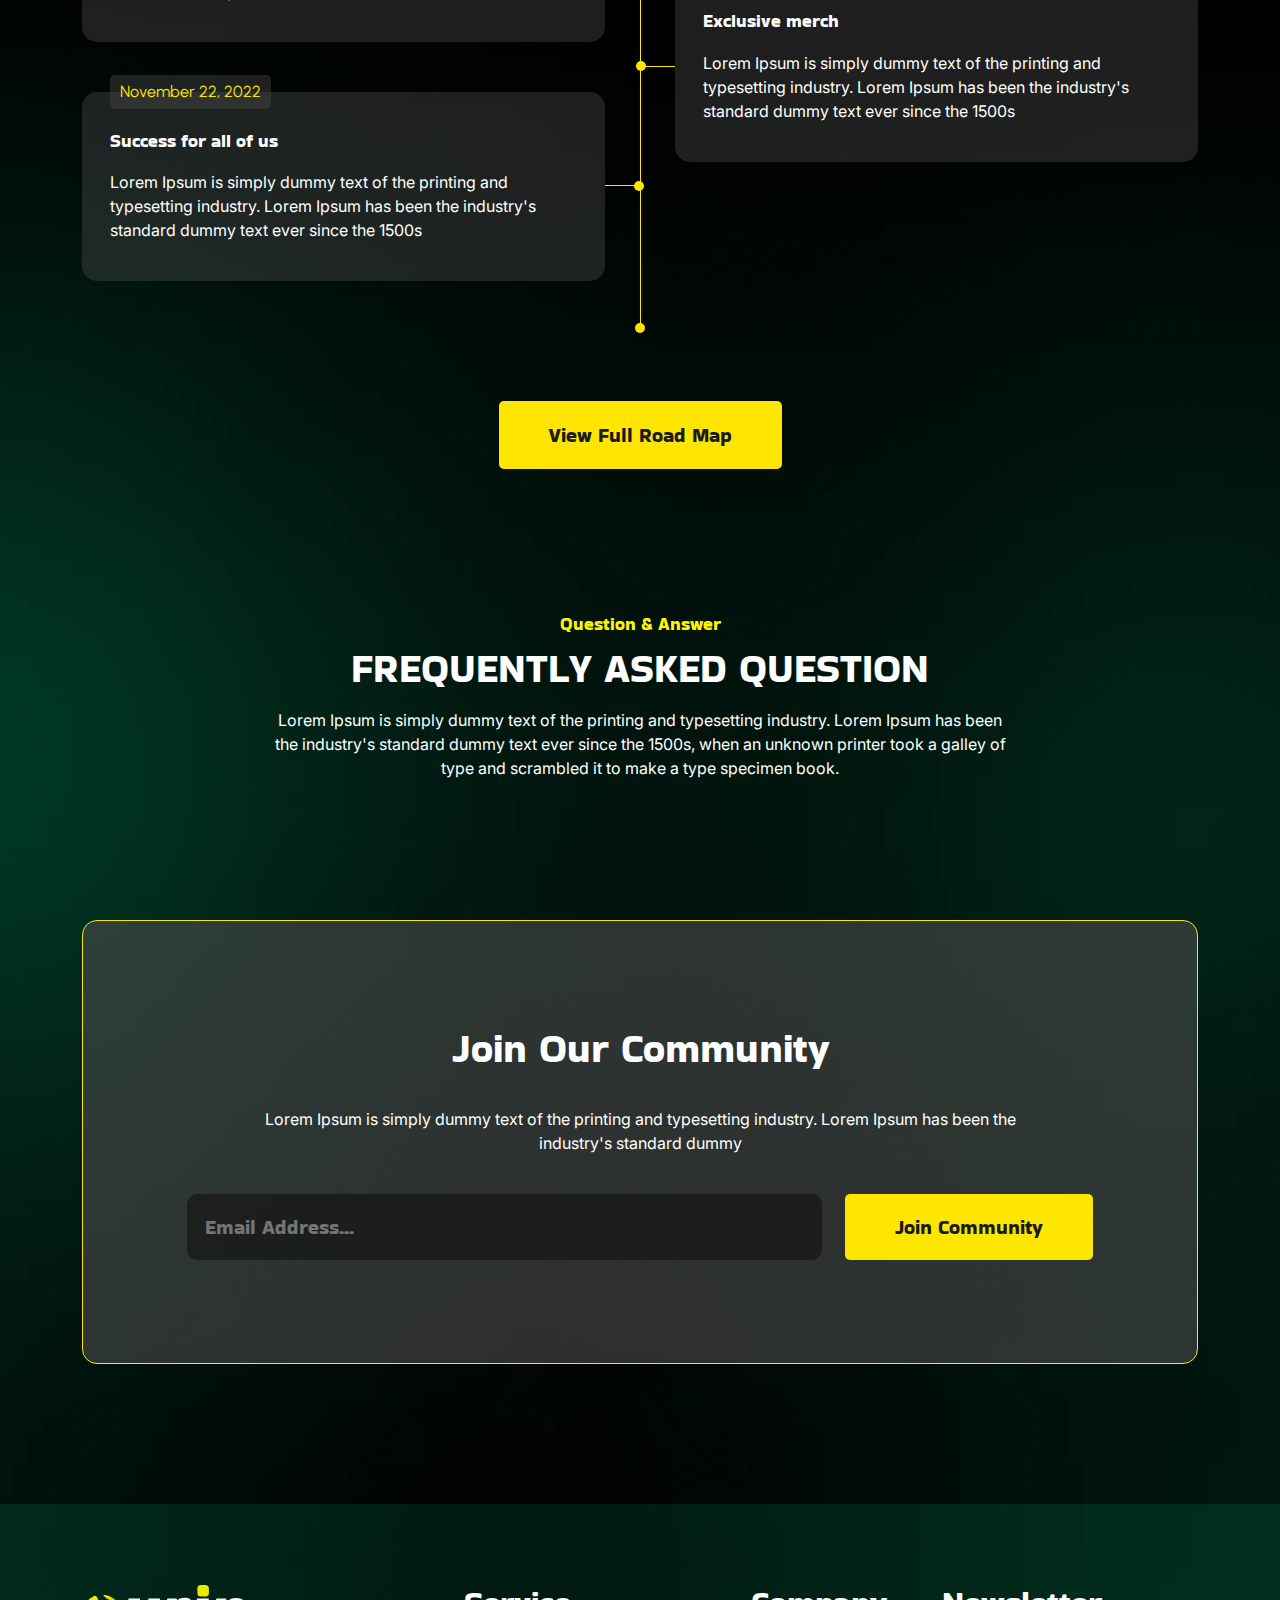
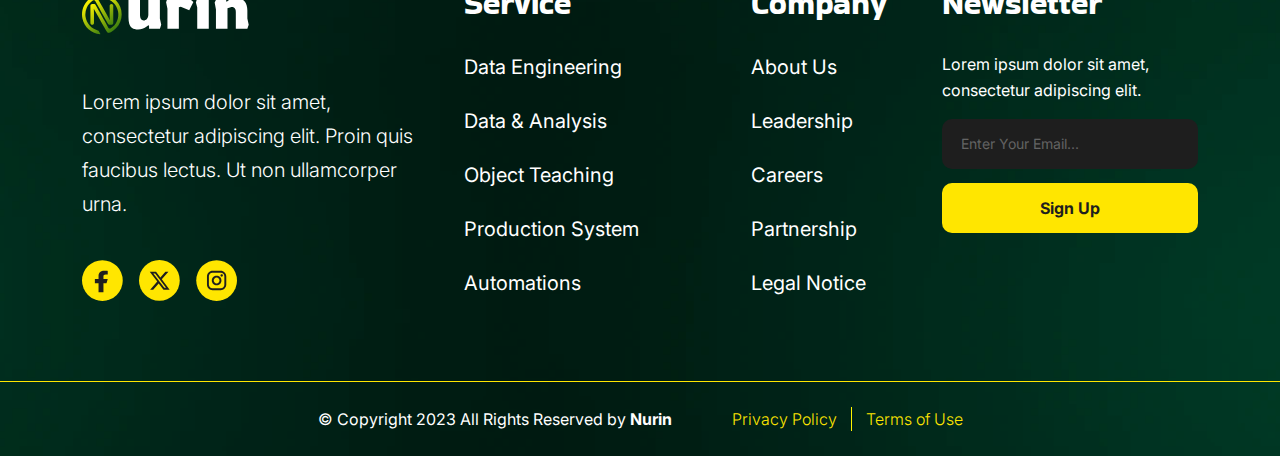
==== commit 883af77e: "modified" ====
--- a/index.html
+++ b/index.html
@@ -72,9 +72,12 @@
                         <div class="home-one-banner-slider">
                             <div class="swiper mySwiper">
                                 <div class="swiper-wrapper">
-                                    <div class="swiper-slide"><img src="./assets/images/home1/banner1-img1.png" alt="img"></div>
-                                    <div class="swiper-slide"><img src="./assets/images/home1/banner1-img2.png" alt="img"></div>
-                                    <div class="swiper-slide"><img src="./assets/images/home1/banner1-img3.png" alt="img"></div>
+                                    <div class="swiper-slide"><img src="./assets/images/home1/banner1-img1.png"
+                                            alt="img"></div>
+                                    <div class="swiper-slide"><img src="./assets/images/home1/banner1-img2.png"
+                                            alt="img"></div>
+                                    <div class="swiper-slide"><img src="./assets/images/home1/banner1-img3.png"
+                                            alt="img"></div>
                                 </div>
                             </div>
                         </div>
@@ -150,7 +153,8 @@
             <div class="section-title center">
                 <h4 class="title">Best Collection</h4>
                 <h2>Choose Your Favourites</h2>
-                <p>Lorem Ipsum is simply dummy text of the printing and typesetting industry. Lorem Ipsum has been the industry's standard dummy text ever since the 1500s</p>
+                <p>Lorem Ipsum is simply dummy text of the printing and typesetting industry. Lorem Ipsum has been the
+                    industry's standard dummy text ever since the 1500s</p>
             </div>
             <div class="best-collection-content">
                 <div class="row">
@@ -225,7 +229,8 @@
         <div class="container">
             <div class="section-title center">
                 <h2>Create & Sell Your NFTs</h2>
-                <p>Lorem Ipsum is simply dummy text of the printing and typesetting industry. Lorem Ipsum has been the industry's standard dummy text ever since the 1500s</p>
+                <p>Lorem Ipsum is simply dummy text of the printing and typesetting industry. Lorem Ipsum has been the
+                    industry's standard dummy text ever since the 1500s</p>
             </div>
             <div class="create-and-sell-card">
                 <div class="row">
@@ -233,21 +238,24 @@
                         <div class="create-and-sell-column">
                             <img src="./assets/images/icons/create.svg" alt="icon">
                             <h3>Create Collection</h3>
-                            <p>Lorem Ipsum is simply dummy text of the printing and typesetting industry. Lorem Ipsum has been the industry's standard</p>
+                            <p>Lorem Ipsum is simply dummy text of the printing and typesetting industry. Lorem Ipsum
+                                has been the industry's standard</p>
                         </div>
                     </div>
                     <div class="col-md-4">
                         <div class="create-and-sell-column">
                             <img src="./assets/images/icons/btc.svg" alt="icon">
                             <h3>Add Your NFTs</h3>
-                            <p>Lorem Ipsum is simply dummy text of the printing and typesetting industry. Lorem Ipsum has been the industry's standard</p>
+                            <p>Lorem Ipsum is simply dummy text of the printing and typesetting industry. Lorem Ipsum
+                                has been the industry's standard</p>
                         </div>
                     </div>
                     <div class="col-md-4">
                         <div class="create-and-sell-column">
                             <img src="./assets/images/icons/list.svg" alt="icon">
                             <h3>List Them For Sale</h3>
-                            <p>Lorem Ipsum is simply dummy text of the printing and typesetting industry. Lorem Ipsum has been the industry's standard</p>
+                            <p>Lorem Ipsum is simply dummy text of the printing and typesetting industry. Lorem Ipsum
+                                has been the industry's standard</p>
                         </div>
                     </div>
                 </div>
@@ -266,20 +274,27 @@
                 <div class="explore-tab-btns">
                     <ul class="nav nav-pills mb-3" id="pills-tab" role="tablist">
                         <li class="nav-item" role="presentation">
-                          <button class="nav-link active" id="pills-home-tab" data-bs-toggle="pill" data-bs-target="#pills-home" type="button" role="tab" aria-controls="pills-home" aria-selected="true">Newest Items</button>
+                            <button class="nav-link active" id="pills-home-tab" data-bs-toggle="pill"
+                                data-bs-target="#pills-home" type="button" role="tab" aria-controls="pills-home"
+                                aria-selected="true">Newest Items</button>
                         </li>
                         <li class="nav-item" role="presentation">
-                          <button class="nav-link" id="pills-profile-tab" data-bs-toggle="pill" data-bs-target="#pills-profile" type="button" role="tab" aria-controls="pills-profile" aria-selected="false">Latest Sales</button>
+                            <button class="nav-link" id="pills-profile-tab" data-bs-toggle="pill"
+                                data-bs-target="#pills-profile" type="button" role="tab" aria-controls="pills-profile"
+                                aria-selected="false">Latest Sales</button>
                         </li>
                         <li class="nav-item" role="presentation">
-                          <button class="nav-link" id="pills-contact-tab" data-bs-toggle="pill" data-bs-target="#pills-contact" type="button" role="tab" aria-controls="pills-contact" aria-selected="false">Latest & States</button>
+                            <button class="nav-link" id="pills-contact-tab" data-bs-toggle="pill"
+                                data-bs-target="#pills-contact" type="button" role="tab" aria-controls="pills-contact"
+                                aria-selected="false">Latest & States</button>
                         </li>
                     </ul>
                 </div>
             </div>
             <div class="explore-tab-content">
                 <div class="tab-content" id="pills-tabContent">
-                    <div class="tab-pane fade show active" id="pills-home" role="tabpanel" aria-labelledby="pills-home-tab" tabindex="0">
+                    <div class="tab-pane fade show active" id="pills-home" role="tabpanel"
+                        aria-labelledby="pills-home-tab" tabindex="0">
                         <div class="explore-content">
                             <div class="row">
                                 <div class="col-md-4">
@@ -405,7 +420,8 @@
                             </div>
                         </div>
                     </div>
-                    <div class="tab-pane fade" id="pills-profile" role="tabpanel" aria-labelledby="pills-profile-tab" tabindex="0">
+                    <div class="tab-pane fade" id="pills-profile" role="tabpanel" aria-labelledby="pills-profile-tab"
+                        tabindex="0">
                         <div class="explore-content">
                             <div class="row">
                                 <div class="col-md-4">
@@ -531,7 +547,8 @@
                             </div>
                         </div>
                     </div>
-                    <div class="tab-pane fade" id="pills-contact" role="tabpanel" aria-labelledby="pills-contact-tab" tabindex="0">
+                    <div class="tab-pane fade" id="pills-contact" role="tabpanel" aria-labelledby="pills-contact-tab"
+                        tabindex="0">
                         <div class="explore-content">
                             <div class="row">
                                 <div class="col-md-4">
@@ -671,9 +688,10 @@
                 <div class="col-md-6">
                     <div class="get-artwork-text">
                         <h2>Get More Beautiful <span>Artwork</span> Here</h2>
-                        <p>Lorem Ipsum is simply dummy text of the printing and typesetting industry. 
-                            Lorem Ipsum has been the industry's standard dummy text ever since the 1500s, 
-                            when an unknown printer took a galley of type and scrambled it to make a type specimen book.</p>
+                        <p>Lorem Ipsum is simply dummy text of the printing and typesetting industry.
+                            Lorem Ipsum has been the industry's standard dummy text ever since the 1500s,
+                            when an unknown printer took a galley of type and scrambled it to make a type specimen book.
+                        </p>
                         <div class="art-work-btns">
                             <button class="btn-primary">Explore All</button>
                             <button class="btn-secondary">Create</button>
@@ -807,7 +825,8 @@
             <div class="section-title center">
                 <h4 class="title">Collection</h4>
                 <h2>Explore Our New Collection</h2>
-                <p>Lorem Ipsum is simply dummy text of the printing and typesetting industry. Lorem Ipsum has been the industry's standard dummy</p>
+                <p>Lorem Ipsum is simply dummy text of the printing and typesetting industry. Lorem Ipsum has been the
+                    industry's standard dummy</p>
             </div>
         </div>
         <div class="collection-images">
@@ -847,7 +866,8 @@
             <div class="section-title center">
                 <h4 class="title">Team</h4>
                 <h2>Meet Our Team</h2>
-                <p>Lorem Ipsum is simply dummy text of the printing and typesetting industry. Lorem Ipsum has been the industry's standard dummy text ever since the 1500s</p>    
+                <p>Lorem Ipsum is simply dummy text of the printing and typesetting industry. Lorem Ipsum has been the
+                    industry's standard dummy text ever since the 1500s</p>
             </div>
             <div class="team-content">
                 <div class="row">
@@ -861,10 +881,14 @@
                                 <p>Co-Founder & Co</p>
                             </div>
                             <ul>
-                                <li><a href="#" target="_blank"><img src="./assets/images/icons/facebook-small.svg" alt="icon"></a></li>
-                                <li><a href="#" target="_blank"><img src="./assets/images/icons/x-small.svg" alt="icon"></a></li>
-                                <li><a href="#" target="_blank"><img src="./assets/images/icons/in-small.svg" alt="icon"></a></li>
-                                <li><a href="#" target="_blank"><img src="./assets/images/icons/insta-small.svg" alt="icon"></a></li>
+                                <li><a href="#" target="_blank"><img src="./assets/images/icons/facebook-small.svg"
+                                            alt="icon"></a></li>
+                                <li><a href="#" target="_blank"><img src="./assets/images/icons/x-small.svg"
+                                            alt="icon"></a></li>
+                                <li><a href="#" target="_blank"><img src="./assets/images/icons/in-small.svg"
+                                            alt="icon"></a></li>
+                                <li><a href="#" target="_blank"><img src="./assets/images/icons/insta-small.svg"
+                                            alt="icon"></a></li>
                             </ul>
                         </div>
                     </div>
@@ -878,10 +902,14 @@
                                 <p>Blockchain Developer</p>
                             </div>
                             <ul>
-                                <li><a href="#" target="_blank"><img src="./assets/images/icons/facebook-small.svg" alt="icon"></a></li>
-                                <li><a href="#" target="_blank"><img src="./assets/images/icons/x-small.svg" alt="icon"></a></li>
-                                <li><a href="#" target="_blank"><img src="./assets/images/icons/in-small.svg" alt="icon"></a></li>
-                                <li><a href="#" target="_blank"><img src="./assets/images/icons/insta-small.svg" alt="icon"></a></li>
+                                <li><a href="#" target="_blank"><img src="./assets/images/icons/facebook-small.svg"
+                                            alt="icon"></a></li>
+                                <li><a href="#" target="_blank"><img src="./assets/images/icons/x-small.svg"
+                                            alt="icon"></a></li>
+                                <li><a href="#" target="_blank"><img src="./assets/images/icons/in-small.svg"
+                                            alt="icon"></a></li>
+                                <li><a href="#" target="_blank"><img src="./assets/images/icons/insta-small.svg"
+                                            alt="icon"></a></li>
                             </ul>
                         </div>
                     </div>
@@ -895,10 +923,14 @@
                                 <p>Backend Engineer</p>
                             </div>
                             <ul>
-                                <li><a href="#" target="_blank"><img src="./assets/images/icons/facebook-small.svg" alt="icon"></a></li>
-                                <li><a href="#" target="_blank"><img src="./assets/images/icons/x-small.svg" alt="icon"></a></li>
-                                <li><a href="#" target="_blank"><img src="./assets/images/icons/in-small.svg" alt="icon"></a></li>
-                                <li><a href="#" target="_blank"><img src="./assets/images/icons/insta-small.svg" alt="icon"></a></li>
+                                <li><a href="#" target="_blank"><img src="./assets/images/icons/facebook-small.svg"
+                                            alt="icon"></a></li>
+                                <li><a href="#" target="_blank"><img src="./assets/images/icons/x-small.svg"
+                                            alt="icon"></a></li>
+                                <li><a href="#" target="_blank"><img src="./assets/images/icons/in-small.svg"
+                                            alt="icon"></a></li>
+                                <li><a href="#" target="_blank"><img src="./assets/images/icons/insta-small.svg"
+                                            alt="icon"></a></li>
                             </ul>
                         </div>
                     </div>
@@ -912,10 +944,14 @@
                                 <p>Blockchain Developer</p>
                             </div>
                             <ul>
-                                <li><a href="#" target="_blank"><img src="./assets/images/icons/facebook-small.svg" alt="icon"></a></li>
-                                <li><a href="#" target="_blank"><img src="./assets/images/icons/x-small.svg" alt="icon"></a></li>
-                                <li><a href="#" target="_blank"><img src="./assets/images/icons/in-small.svg" alt="icon"></a></li>
-                                <li><a href="#" target="_blank"><img src="./assets/images/icons/insta-small.svg" alt="icon"></a></li>
+                                <li><a href="#" target="_blank"><img src="./assets/images/icons/facebook-small.svg"
+                                            alt="icon"></a></li>
+                                <li><a href="#" target="_blank"><img src="./assets/images/icons/x-small.svg"
+                                            alt="icon"></a></li>
+                                <li><a href="#" target="_blank"><img src="./assets/images/icons/in-small.svg"
+                                            alt="icon"></a></li>
+                                <li><a href="#" target="_blank"><img src="./assets/images/icons/insta-small.svg"
+                                            alt="icon"></a></li>
                             </ul>
                         </div>
                     </div>
@@ -924,6 +960,93 @@
         </div>
     </section>
     <!-- team section end-->
+
+    <!-- roadmap section start -->
+    <section class="roadmap-section ed-pt-110">
+        <div class="container">
+            <div class="section-title center">
+                <h4 class="title">Road Map</h4>
+                <h2>Nocyix Timeline</h2>
+                <p>Lorem Ipsum is simply dummy text of the printing and typesetting industry. Lorem Ipsum has been the
+                    industry's standard dummy</p>
+            </div>
+            <div class="roadmap-content">
+                <div class="roadmap-divider">
+                    <div class="roadmap-divider-inner"></div>
+                </div>
+                <div class="row">
+                    <div class="col-md-6">
+                        <div class="roadmap-card roadmap-card1">
+                            <div class="roadmap-date">
+                                <p>January 10, 2022</p>
+                            </div>
+                            <h5>The world meets nocyix</h5>
+                            <p>Lorem Ipsum is simply dummy text of the printing and typesetting industry. Lorem Ipsum
+                                has been the industry's standard dummy text ever since the 1500s</p>
+                        </div>
+
+                        <div class="roadmap-card roadmap-card3">
+                            <div class="roadmap-date">
+                                <p>May 12, 2022</p>
+                            </div>
+                            <h5>Tribute to the NFT aposties</h5>
+                            <p>Lorem Ipsum is simply dummy text of the printing and typesetting industry. Lorem Ipsum
+                                has been the industry's standard dummy text ever since the 1500s</p>
+                        </div>
+
+                        <div class="roadmap-card roadmap-card5">
+                            <div class="roadmap-date">
+                                <p>November 22, 2022</p>
+                            </div>
+                            <h5>Success for all of us</h5>
+                            <p>Lorem Ipsum is simply dummy text of the printing and typesetting industry. Lorem Ipsum
+                                has been the industry's standard dummy text ever since the 1500s</p>
+                        </div>
+                    </div>
+
+                    <div class="col-md-6">
+                        <div class="roadmap-card roadmap-card2">
+                            <div class="roadmap-date">
+                                <p>April 27, 2022</p>
+                            </div>
+                            <h5>Nocyix metaverse</h5>
+                            <p>Lorem Ipsum is simply dummy text of the printing and typesetting industry. Lorem Ipsum
+                                has been the industry's standard dummy text ever since the 1500s</p>
+                        </div>
+
+                        <div class="roadmap-card roadmap-card4">
+                            <div class="roadmap-date">
+                                <p>July 6, 2022</p>
+                            </div>
+                            <h5>Exclusive merch</h5>
+                            <p>Lorem Ipsum is simply dummy text of the printing and typesetting industry. Lorem Ipsum
+                                has been the industry's standard dummy text ever since the 1500s</p>
+                        </div>
+                    </div>
+                </div>
+
+
+
+
+            </div>
+            <button class="view-all-btn">View Full Road Map</button>
+        </div>
+        </div>
+    </section>
+    <!-- roadmap section end -->
+
+    <!-- faq section start -->
+    <section class="faq-section ed-pt-140">
+        <div class="container">
+            <div class="section-title center">
+                <h4 class="title">Question & Answer</h4>
+                <h2>Frequently Asked Question</h2>
+                <p>Lorem Ipsum is simply dummy text of the printing and typesetting industry. Lorem Ipsum has been the industry's standard dummy text ever since the 1500s, 
+                    when an unknown printer took a galley of type and scrambled it to make a type specimen book.</p>
+            </div>
+        </div>
+    </section>
+    <!-- faq section end -->
 
     <!--newsletter section start -->
     <section class="newsletter-section ed-pt-140 ed-pb-140">
@@ -931,7 +1054,8 @@
             <div class="newsletter-card">
                 <div class="newsletter-card-content">
                     <h2>Join Our Community</h2>
-                    <p>Lorem Ipsum is simply dummy text of the printing and typesetting industry. Lorem Ipsum has been the industry's standard dummy</p>
+                    <p>Lorem Ipsum is simply dummy text of the printing and typesetting industry. Lorem Ipsum has been
+                        the industry's standard dummy</p>
                     <form action="#">
                         <input type="email" placeholder="Email Address...">
                         <button>Join Community</button>
@@ -949,12 +1073,17 @@
                 <div class="row">
                     <div class="col-md-4">
                         <div class="footer-column">
-                            <a href="index.html" class="footer-logo"><img src="./assets/images/logo/logo.svg" alt="logo"></a>
-                            <p>Lorem ipsum dolor sit amet, consectetur adipiscing elit. Proin quis faucibus lectus. Ut non ullamcorper urna.</p>
+                            <a href="index.html" class="footer-logo"><img src="./assets/images/logo/logo.svg"
+                                    alt="logo"></a>
+                            <p>Lorem ipsum dolor sit amet, consectetur adipiscing elit. Proin quis faucibus lectus. Ut
+                                non ullamcorper urna.</p>
                             <ul>
-                                <li><a href="#" target="_blank"><img src="./assets/images/icons/facebook.svg" alt="icon"></a></li>
-                                <li><a href="#" target="_blank"><img src="./assets/images/icons/twitter.svg" alt="icon"></a></li>
-                                <li><a href="#" target="_blank"><img src="./assets/images/icons/instagram.svg" alt="icon"></a></li>
+                                <li><a href="#" target="_blank"><img src="./assets/images/icons/facebook.svg"
+                                            alt="icon"></a></li>
+                                <li><a href="#" target="_blank"><img src="./assets/images/icons/twitter.svg"
+                                            alt="icon"></a></li>
+                                <li><a href="#" target="_blank"><img src="./assets/images/icons/instagram.svg"
+                                            alt="icon"></a></li>
                             </ul>
                         </div>
                     </div>
@@ -1028,9 +1157,9 @@
 
     <script>
         var swiper = new Swiper(".mySwiper", {
-          effect: "cards",
-          loop: true,
-          grabCursor: true,
+            effect: "cards",
+            loop: true,
+            grabCursor: true,
         });
     </script>
 
--- a/assets/css/style.css
+++ b/assets/css/style.css
@@ -25,6 +25,8 @@
 @import url("https://fonts.googleapis.com/css2?family=Inter:wght@100;200;300;400;500;600;700;800;900&display=swap");
 /*-- poppins font family --*/
 @import url("https://fonts.googleapis.com/css2?family=Bakbak+One&display=swap");
+/*-- Urbanist font family --*/
+@import url("https://fonts.googleapis.com/css2?family=Urbanist:wght@100;200;300;400;500;600;700;800;900&display=swap");
 /*--------------------------------
 02. Base style
 --------------------------------*/
@@ -28880,90 +28882,6 @@
     display: none;
   }
 }
-.roadmap-section {
-  position: relative;
-  z-index: 0;
-}
-
-.roadmap-container {
-  position: relative;
-}
-
-.roadmap-shape {
-  position: absolute;
-  left: -20%;
-  top: -117%;
-  z-index: 0;
-}
-
-.roadmap-content {
-  padding-top: 60px;
-  z-index: 1;
-}
-
-.roadmap-card {
-  background: rgba(0, 0, 0, 0.03);
-  border-radius: 20px;
-  min-height: 100%;
-  overflow: hidden;
-}
-.roadmap-card.active {
-  background: linear-gradient(180deg, rgba(29, 161, 242, 0.2) 0%, rgba(29, 161, 242, 0) 100%);
-  border-radius: 20px;
-}
-.roadmap-card.active .roadmap-card-title::after {
-  content: url(../images/icons/roted-icon.png);
-  position: absolute;
-  right: 30px;
-  top: 23px;
-  animation: rotate360 5s linear infinite;
-}
-
-.roadmap-card-title {
-  background: rgba(0, 0, 0, 0.05);
-  border-radius: 20px 20px 0px 0px;
-  height: 70px;
-  padding: 15px 30px;
-  position: relative;
-}
-
-.roadmap-card-body {
-  padding: 24px 30px;
-}
-.roadmap-card-body ul {
-  list-style: none;
-  margin: 0px;
-  padding: 0px;
-}
-.roadmap-card-body ul li {
-  position: relative;
-  margin-bottom: 18px;
-  padding-left: 25px;
-}
-.roadmap-card-body ul li::before {
-  content: "";
-  height: 12px;
-  width: 12px;
-  border: 2px solid rgba(0, 0, 0, 0.2);
-  background: transparent;
-  border-radius: 50%;
-  position: absolute;
-  left: 0px;
-  top: 10px;
-}
-.roadmap-card-body ul li.active::before {
-  background: #1DA1F2;
-  border-color: #1DA1F2;
-}
-
-@keyframes rotate360 {
-  from {
-    transform: rotate(0deg);
-  }
-  to {
-    transform: rotate(360deg);
-  }
-}
 .faq-content {
   max-width: 770px;
   margin: auto;
@@ -29380,6 +29298,123 @@
   border: 1px solid #FFE600;
 }
 
+.roadmap-section .view-all-btn {
+  width: 283px;
+}
+
+.roadmap-content {
+  margin-top: 75px;
+  padding-top: 60px;
+  display: flex;
+  align-items: center;
+  justify-content: center;
+  flex-direction: column;
+  position: relative;
+}
+.roadmap-content .roadmap-divider {
+  position: absolute;
+  height: 100%;
+  width: 1px;
+  background: #FFE600;
+  top: 0px;
+}
+.roadmap-content .roadmap-divider .roadmap-divider-inner {
+  height: 100%;
+  width: 100%;
+  position: relative;
+}
+.roadmap-content .roadmap-divider .roadmap-divider-inner::after {
+  content: "";
+  height: 10px;
+  width: 10px;
+  border-radius: 50%;
+  background: #FFE600;
+  top: -2px;
+  left: -4.5px;
+  display: flex;
+  position: absolute;
+}
+.roadmap-content .roadmap-divider .roadmap-divider-inner::before {
+  content: "";
+  height: 10px;
+  width: 10px;
+  border-radius: 50%;
+  background: #FFE600;
+  bottom: -2px;
+  left: -4.5px;
+  display: flex;
+  position: absolute;
+}
+
+.roadmap-card {
+  border-radius: 15px;
+  background: rgba(75, 75, 75, 0.4);
+  padding: 37px 28px 23px 28px;
+  position: relative;
+  margin-bottom: 50px;
+}
+.roadmap-card::after {
+  content: "";
+  position: absolute;
+  background: #FFE600;
+  height: 1px;
+  width: 35px;
+  top: 49.5%;
+}
+.roadmap-card::before {
+  content: "";
+  position: absolute;
+  background: #FFE600;
+  height: 10px;
+  width: 10px;
+  border-radius: 50%;
+  overflow: hidden;
+  top: 47%;
+}
+.roadmap-card1, .roadmap-card3, .roadmap-card5 {
+  margin-right: 20px;
+}
+.roadmap-card1::after, .roadmap-card3::after, .roadmap-card5::after {
+  right: -35px;
+}
+.roadmap-card1::before, .roadmap-card3::before, .roadmap-card5::before {
+  right: -39px;
+}
+.roadmap-card2, .roadmap-card4 {
+  margin-left: 20px;
+}
+.roadmap-card2::after, .roadmap-card4::after {
+  left: -35px;
+}
+.roadmap-card2::before, .roadmap-card4::before {
+  left: -39px;
+}
+.roadmap-card2 {
+  margin-top: 120px;
+}
+.roadmap-card .roadmap-date {
+  background: rgba(75, 75, 75, 0.4);
+  border-radius: 5px;
+  position: absolute;
+  top: -17px;
+  left: 28px;
+  padding: 5px 10px;
+}
+.roadmap-card .roadmap-date p {
+  margin-bottom: 0px;
+  color: #FFE600;
+  font-family: "Urbanist", sans-serif;
+  font-size: 16px;
+  font-style: normal;
+  font-weight: 400;
+  line-height: 24px;
+  border-radius: 5px;
+}
+.roadmap-card h5 {
+  font-weight: 400;
+  margin-bottom: 18px;
+}
+
 /*--------------------------------
 07. footer Style
 --------------------------------*/
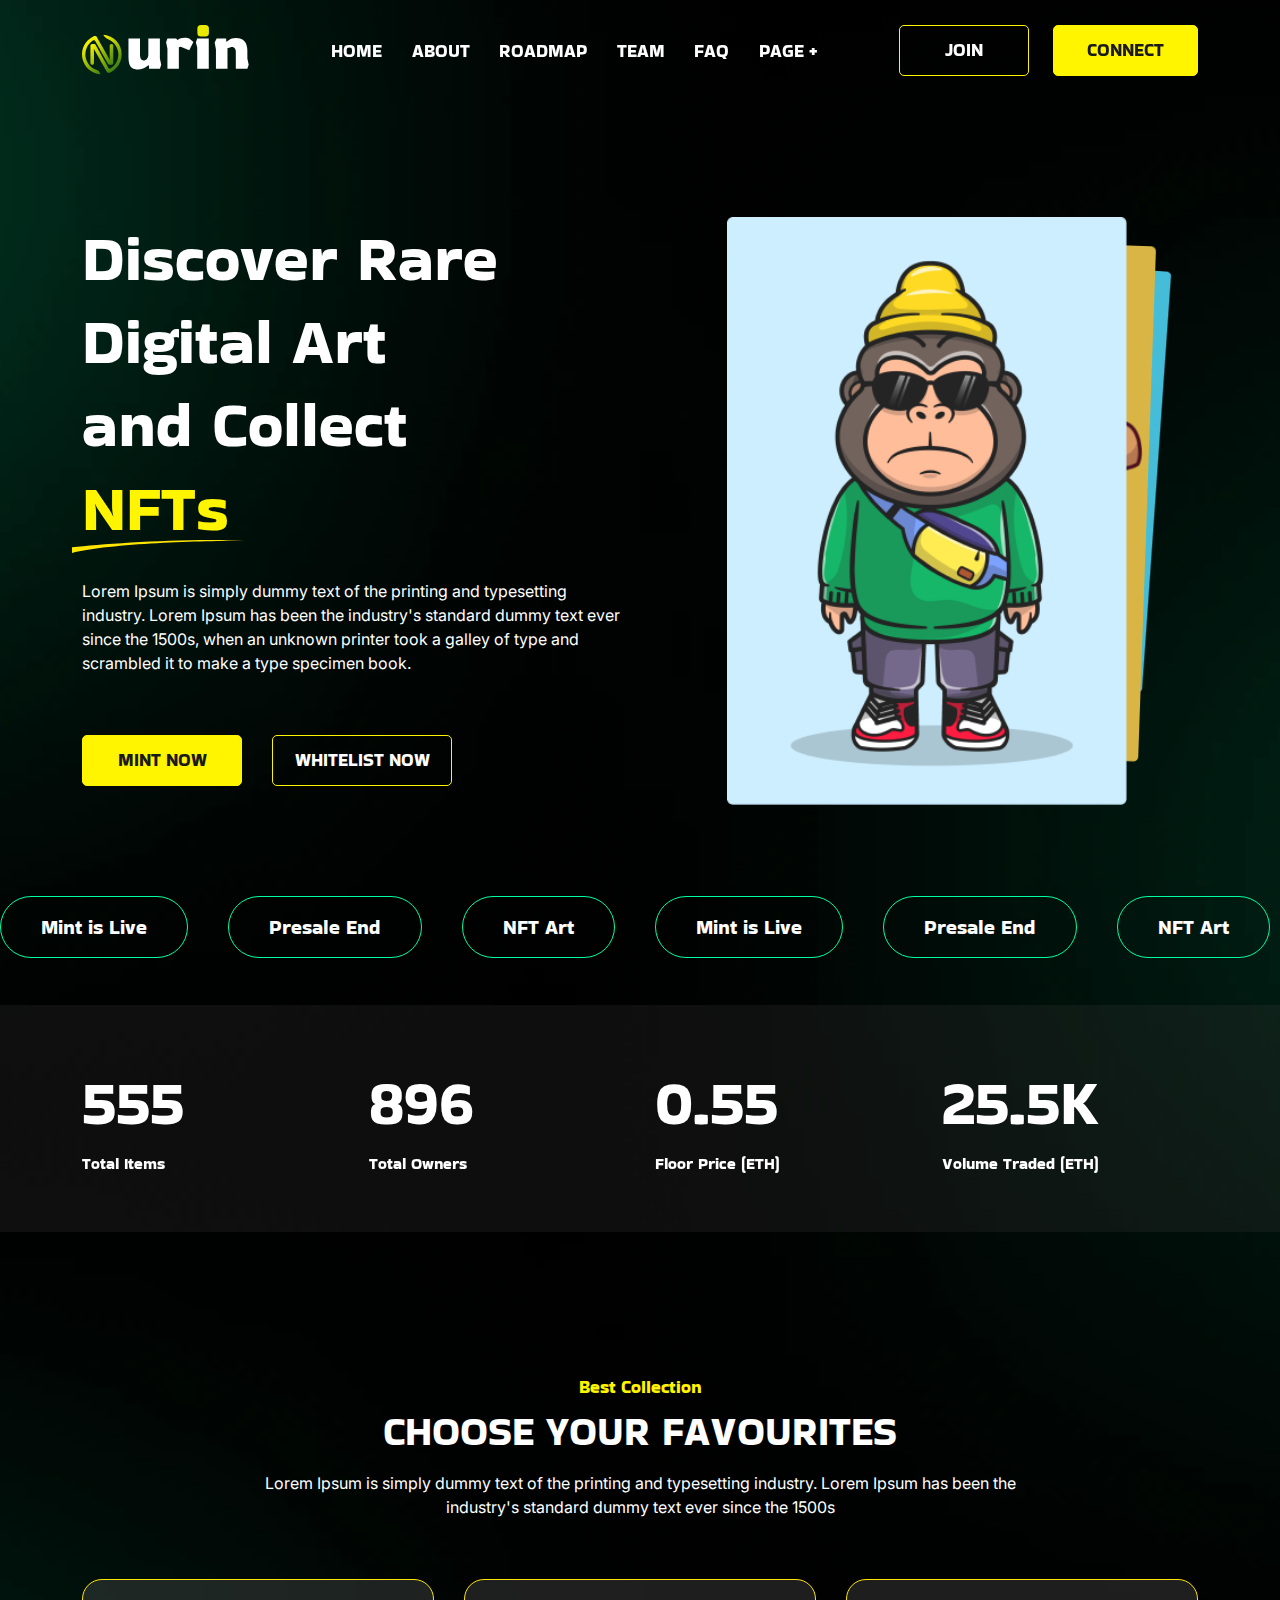
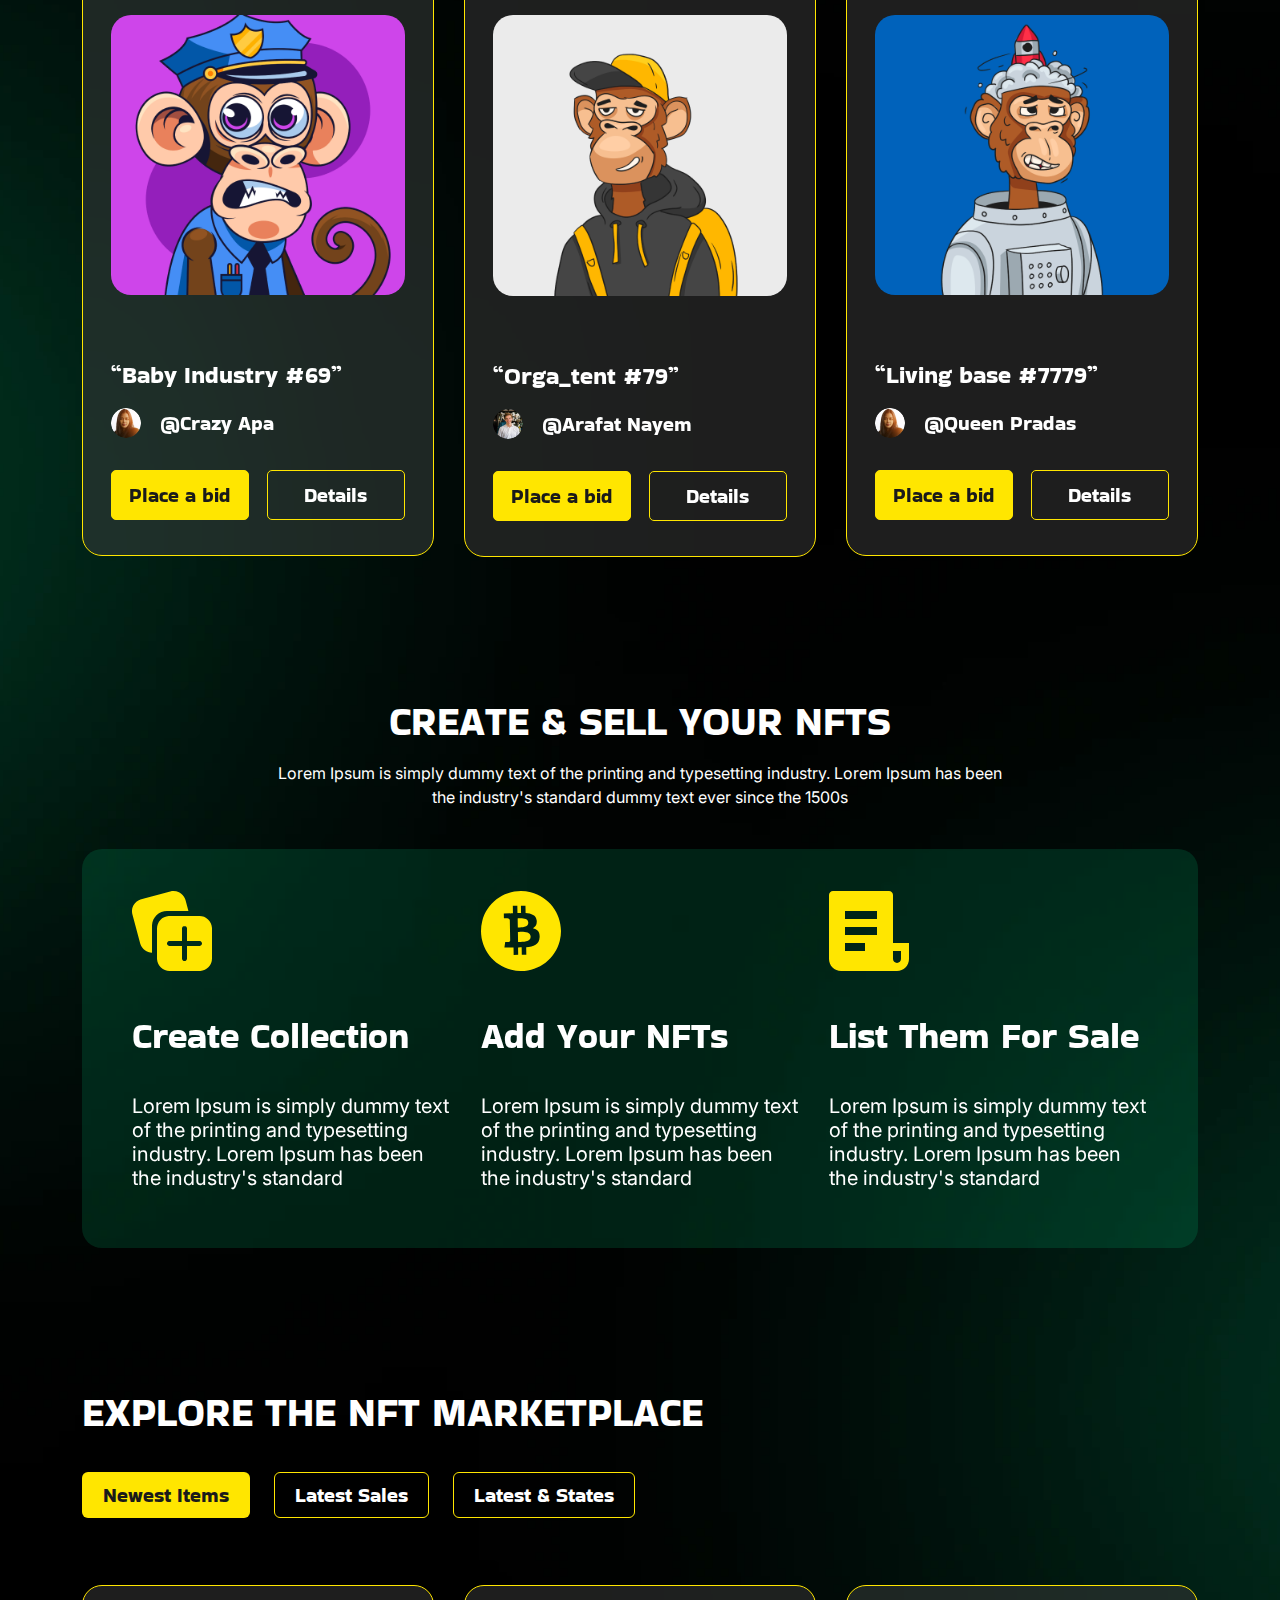
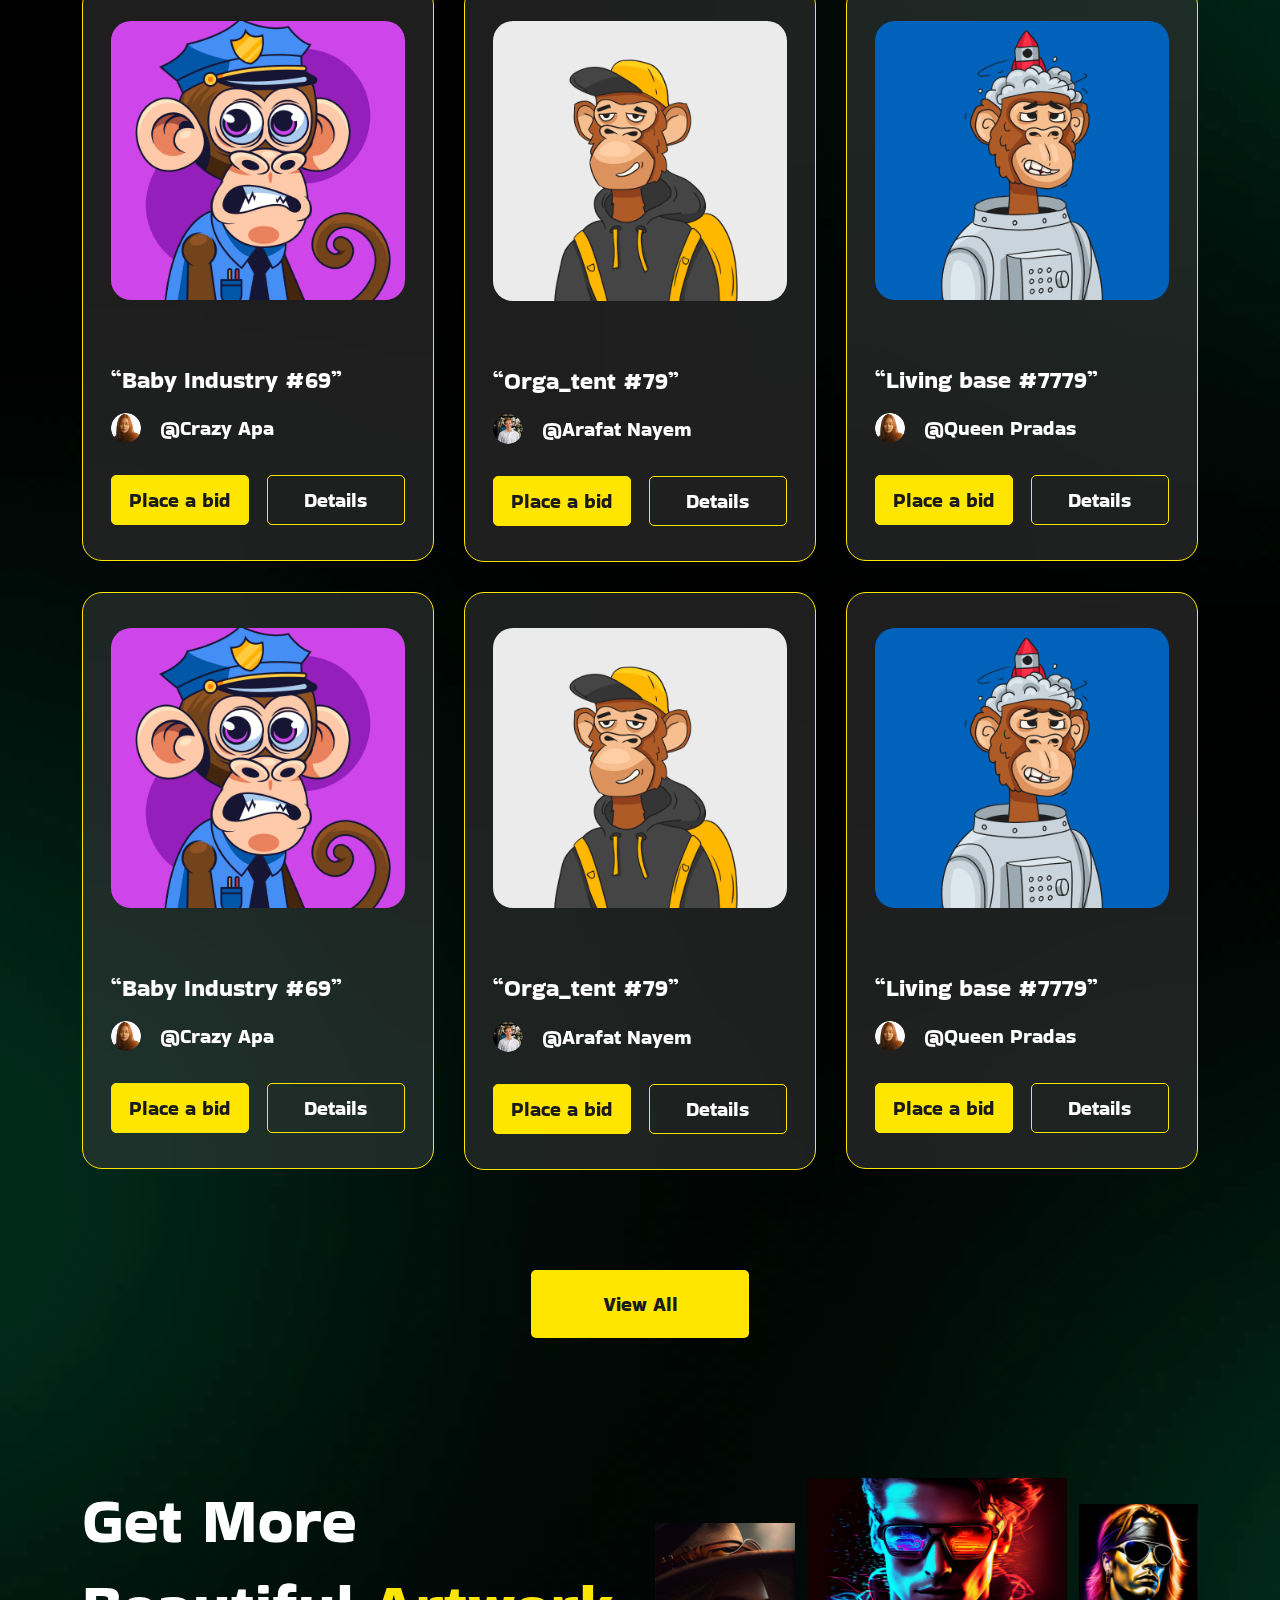
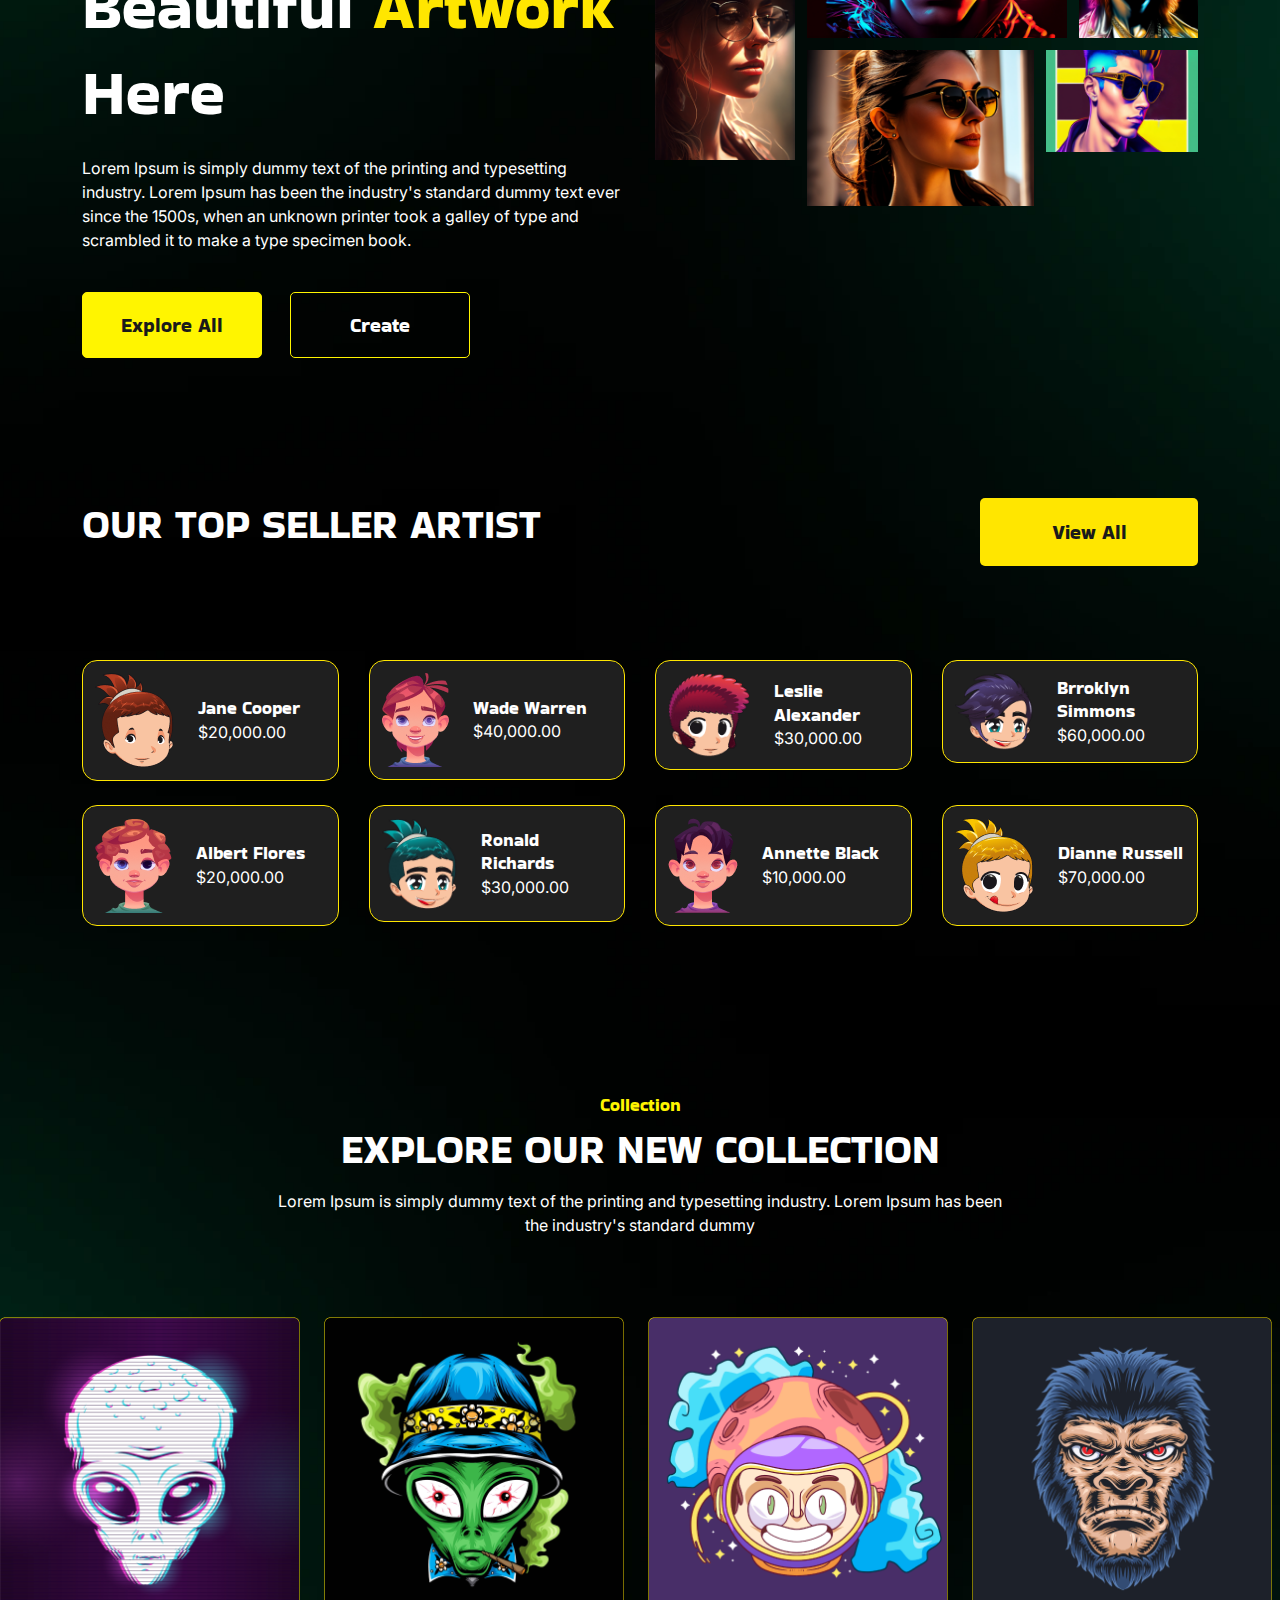
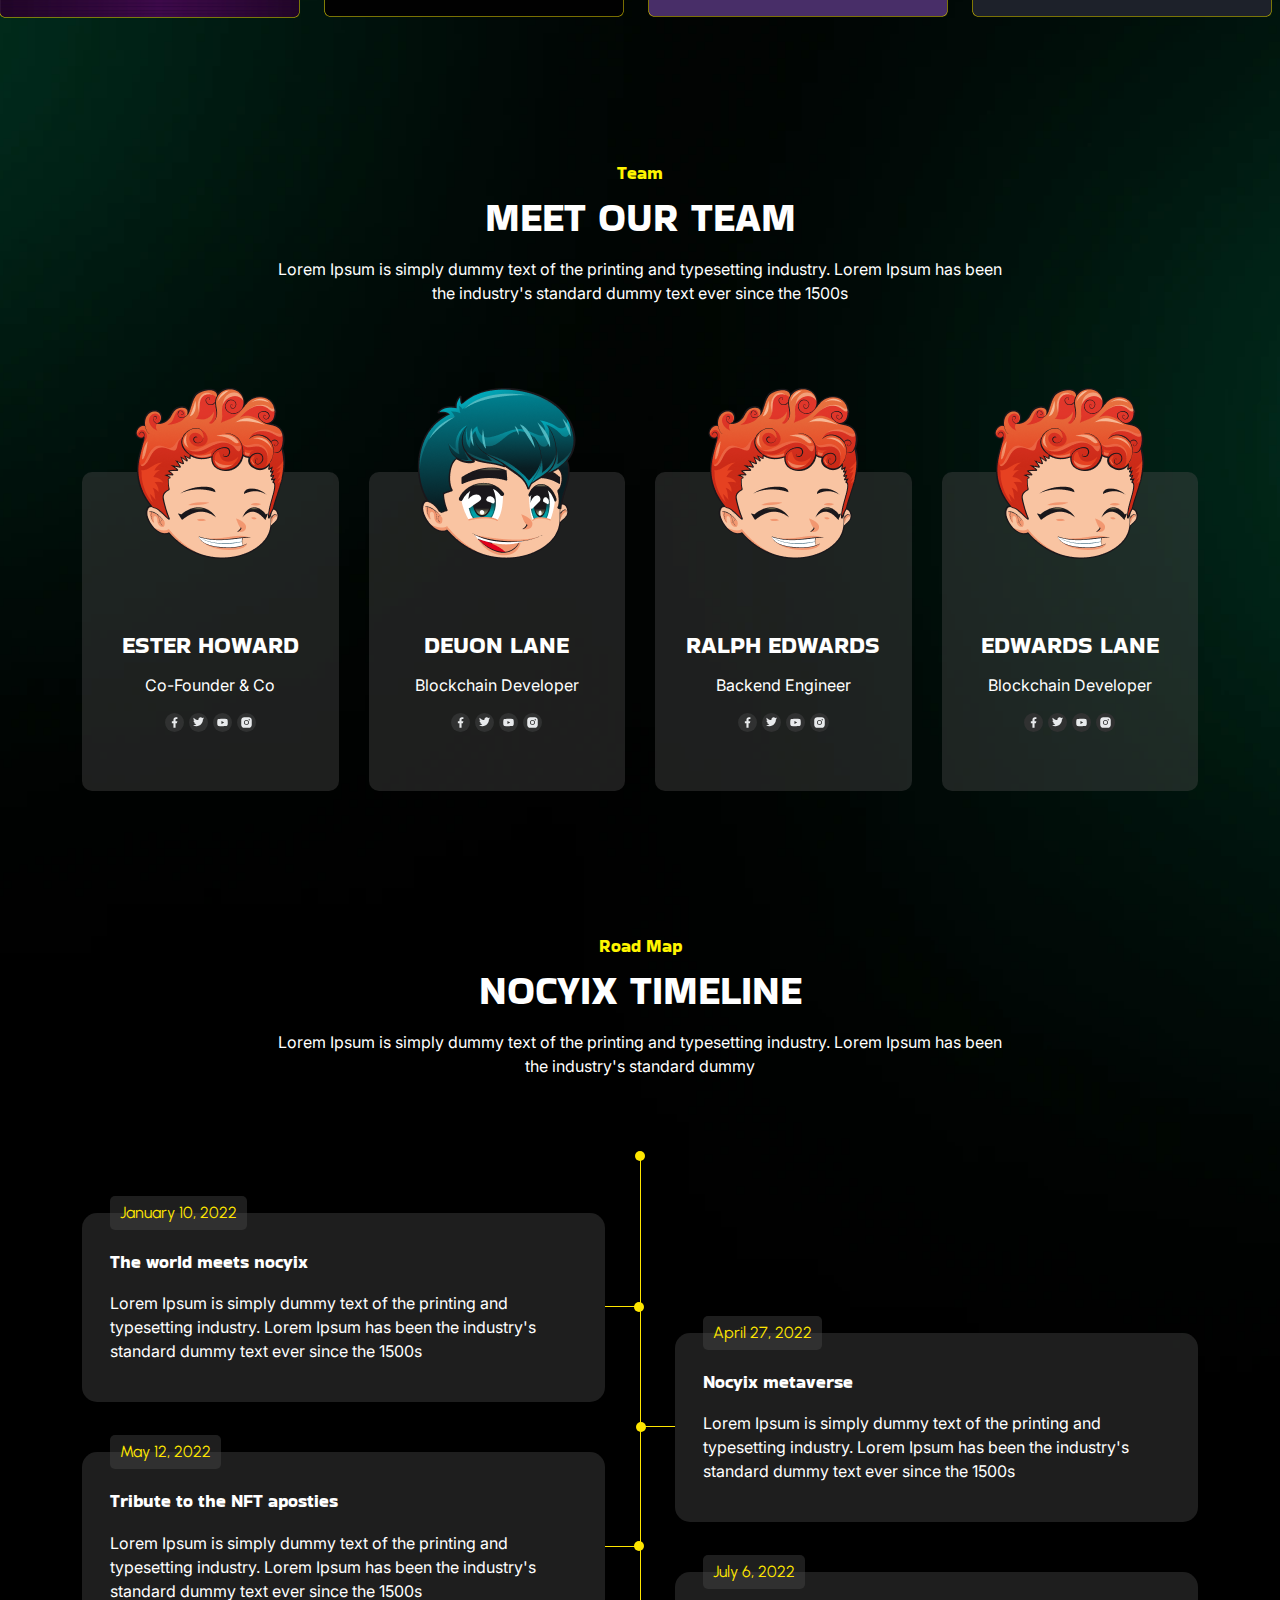
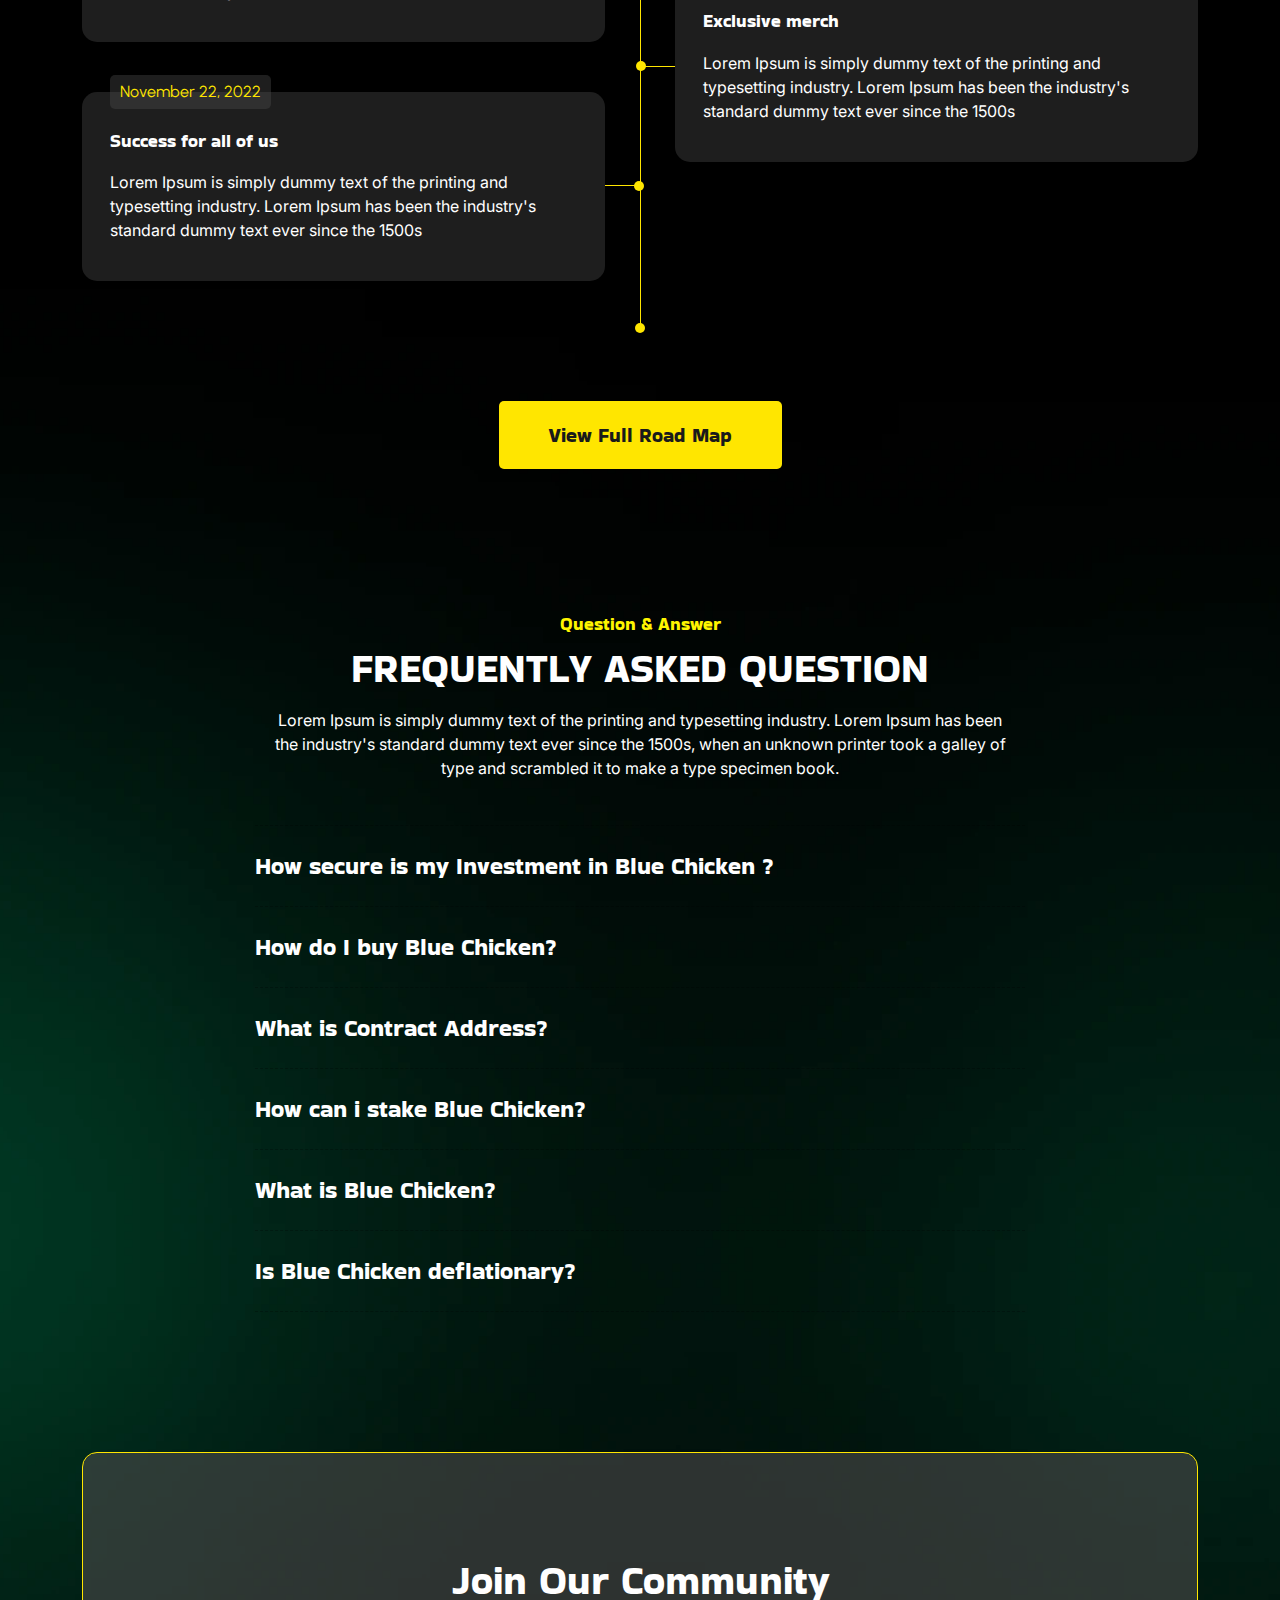
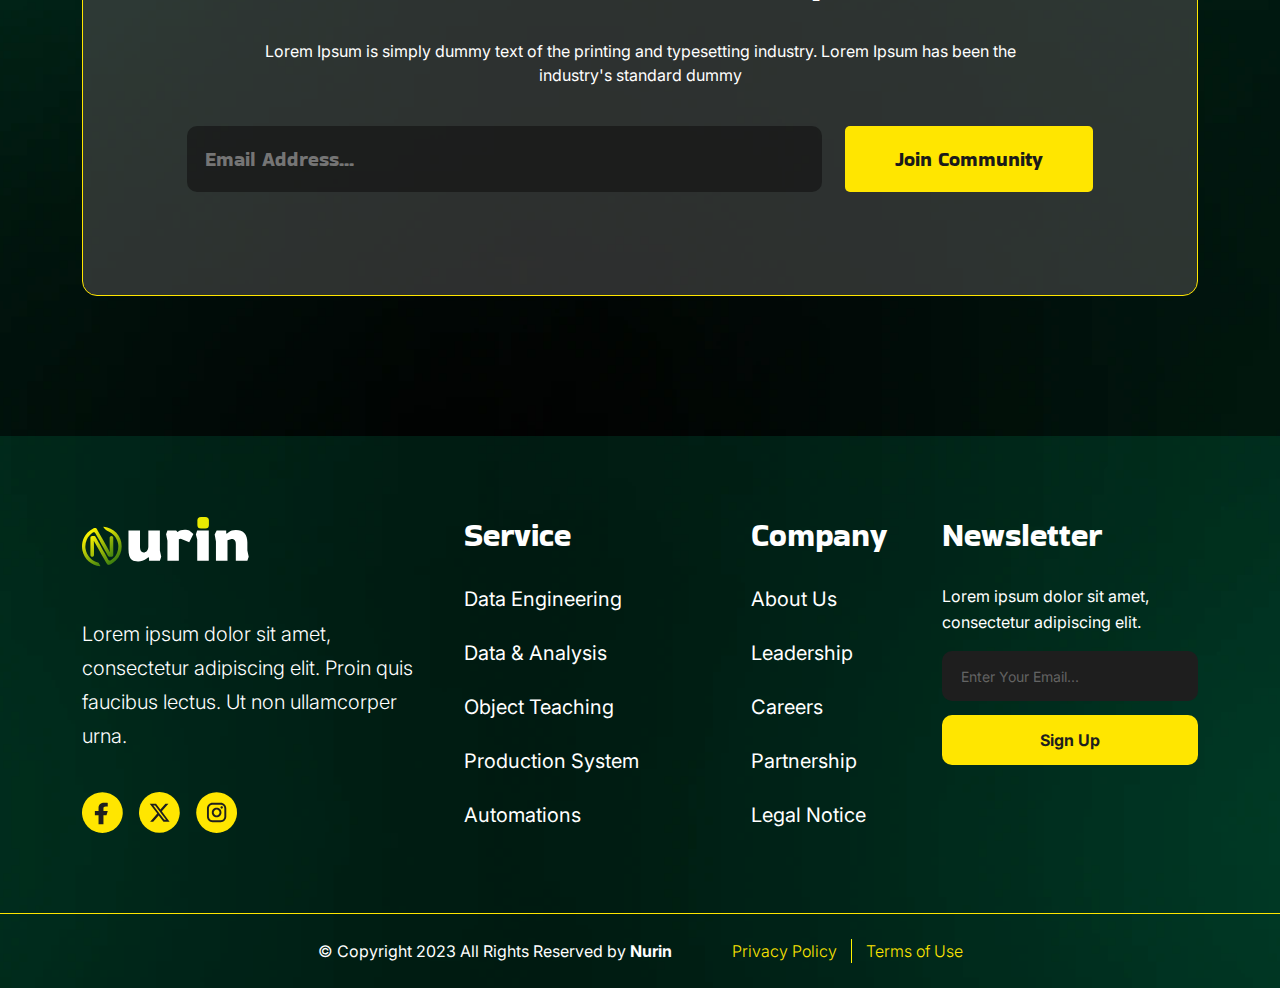
==== commit 6b509877: "modified" ====
--- a/index.html
+++ b/index.html
@@ -1044,6 +1044,63 @@
                 <p>Lorem Ipsum is simply dummy text of the printing and typesetting industry. Lorem Ipsum has been the industry's standard dummy text ever since the 1500s, 
                     when an unknown printer took a galley of type and scrambled it to make a type specimen book.</p>
             </div>
+            <div class="faq-content">
+                <div class="home1-faqs">
+                    <div class="faq-question">
+                        <h4 class="accordion mt-0">
+                            How secure is my Investment in Blue Chicken ?
+                        </h4>
+                        <div class="accordion-panel">
+                            <p>Blue Chicken is a community-driven meme token that combines humor with cryptocurrency to create a unique investment opportunity. we believe that investing should be fun, which is why we've created a meme token that celebrates creativity, humor, and community</p>
+                        </div>
+                    </div>
+                    
+                    <div class="faq-question">
+                        <h4 class="accordion mt-0">
+                            How do I buy Blue Chicken? 
+                        </h4>
+                        <div class="accordion-panel">
+                            <p>Blue Chicken is a community-driven meme token that combines humor with cryptocurrency to create a unique investment opportunity. we believe that investing should be fun, which is why we've created a meme token that celebrates creativity, humor, and community</p>
+                        </div>
+                    </div>
+                    
+                    <div class="faq-question">
+                        <h4 class="accordion mt-0">
+                            What is Contract Address?
+                        </h4>
+                        <div class="accordion-panel">
+                            <p>Blue Chicken is a community-driven meme token that combines humor with cryptocurrency to create a unique investment opportunity. we believe that investing should be fun, which is why we've created a meme token that celebrates creativity, humor, and community</p>
+                        </div>
+                    </div>
+                    
+                    <div class="faq-question">
+                        <h4 class="accordion mt-0">
+                            How can i stake Blue Chicken? 
+                        </h4>
+                        <div class="accordion-panel">
+                            <p>Blue Chicken is a community-driven meme token that combines humor with cryptocurrency to create a unique investment opportunity. we believe that investing should be fun, which is why we've created a meme token that celebrates creativity, humor, and community</p>
+                        </div>
+                    </div>
+                    
+                    <div class="faq-question">
+                        <h4 class="accordion mt-0">
+                            What is Blue Chicken? 
+                        </h4>
+                        <div class="accordion-panel">
+                            <p>Blue Chicken is a community-driven meme token that combines humor with cryptocurrency to create a unique investment opportunity. we believe that investing should be fun, which is why we've created a meme token that celebrates creativity, humor, and community</p>
+                        </div>
+                    </div>
+                    
+                    <div class="faq-question">
+                        <h4 class="accordion mt-0">
+                            Is Blue Chicken deflationary?
+                        </h4>
+                        <div class="accordion-panel">
+                            <p>Blue Chicken is a community-driven meme token that combines humor with cryptocurrency to create a unique investment opportunity. we believe that investing should be fun, which is why we've created a meme token that celebrates creativity, humor, and community</p>
+                        </div>
+                    </div>
+                </div>
+            </div>
         </div>
     </section>
     <!-- faq section end -->
